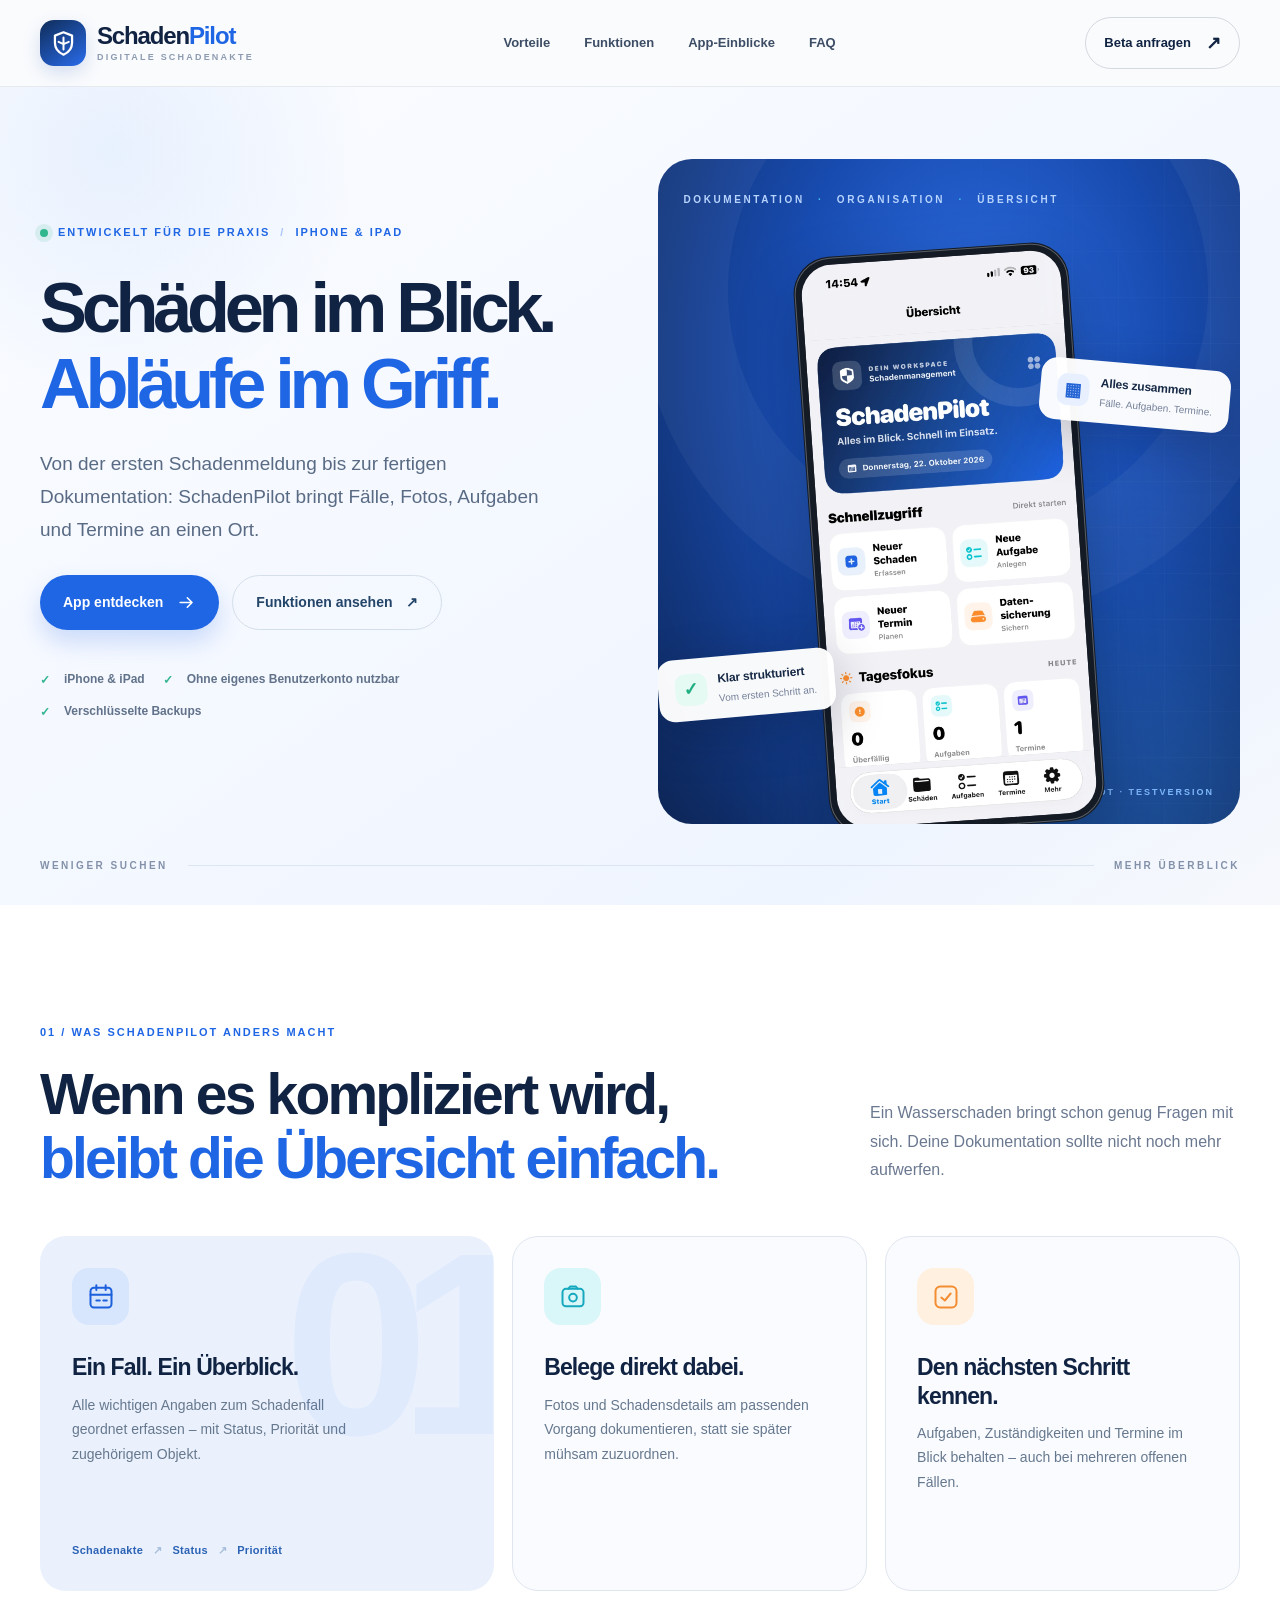
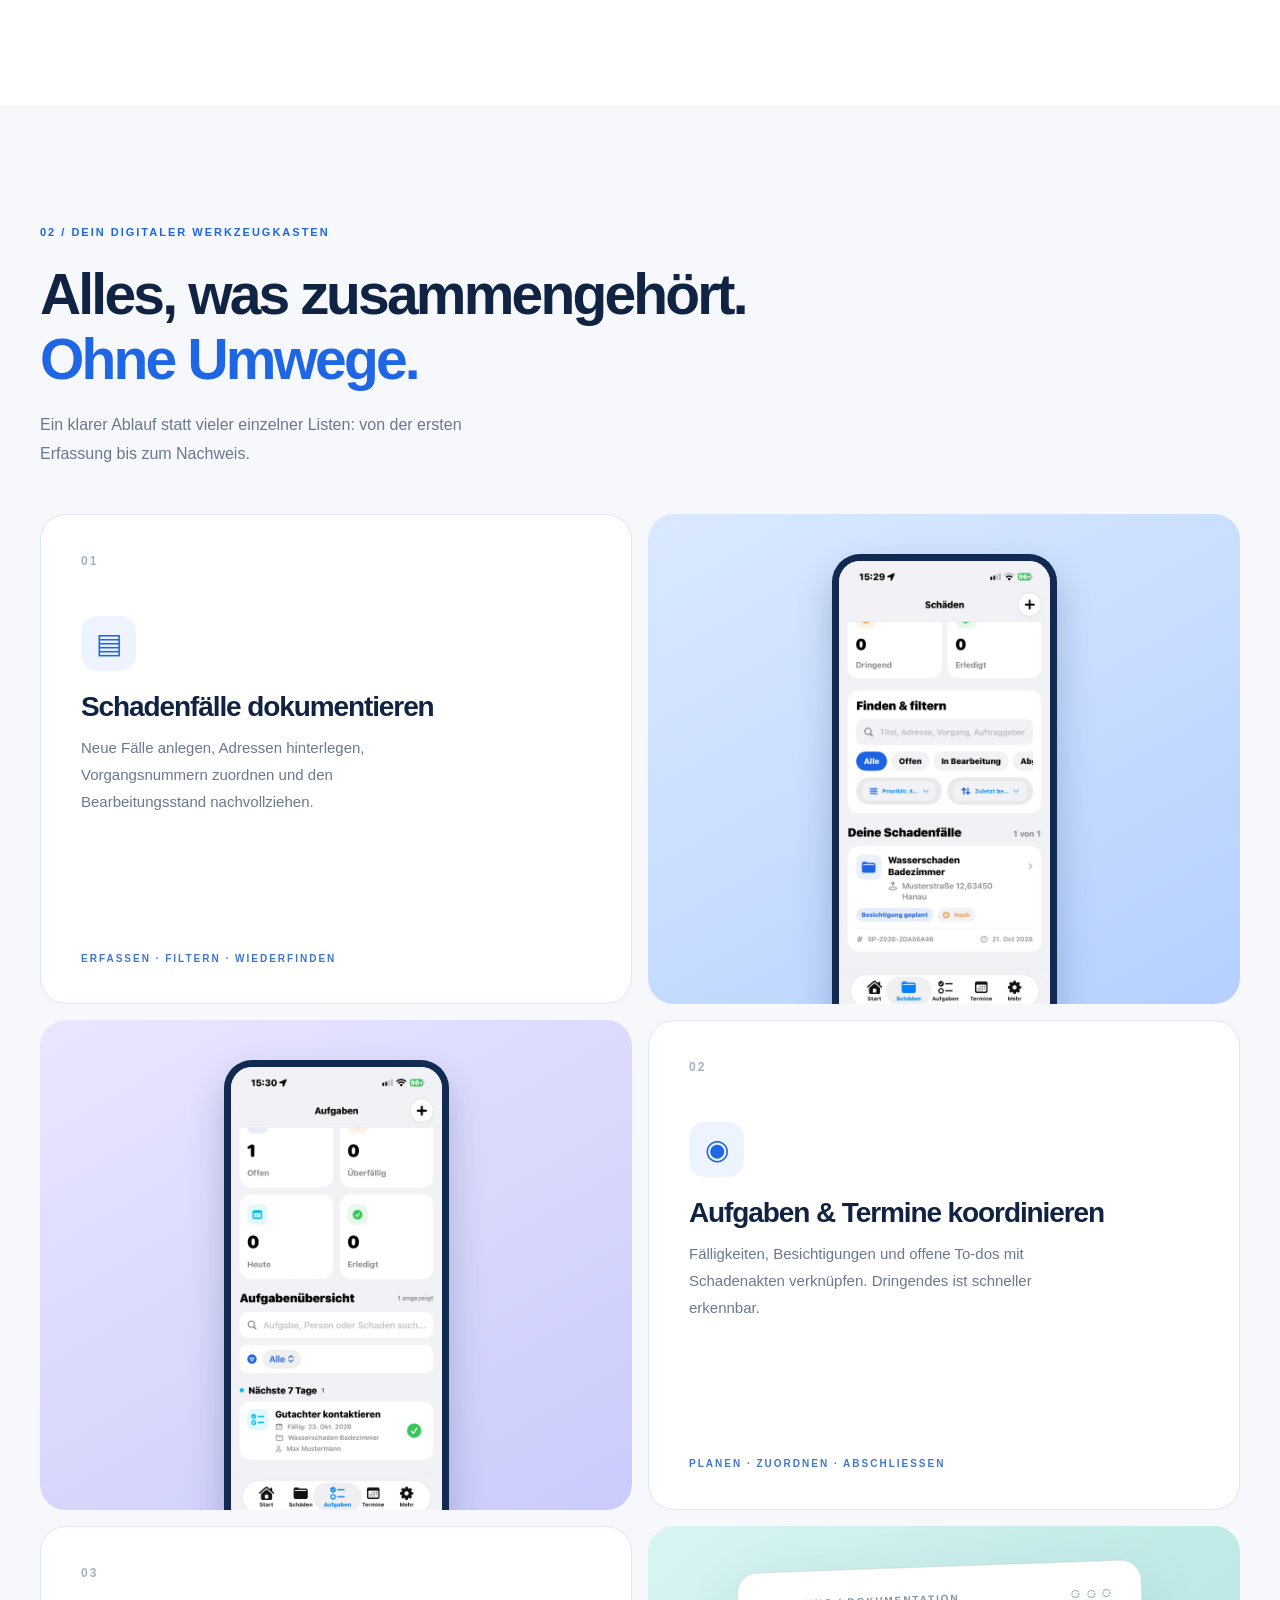
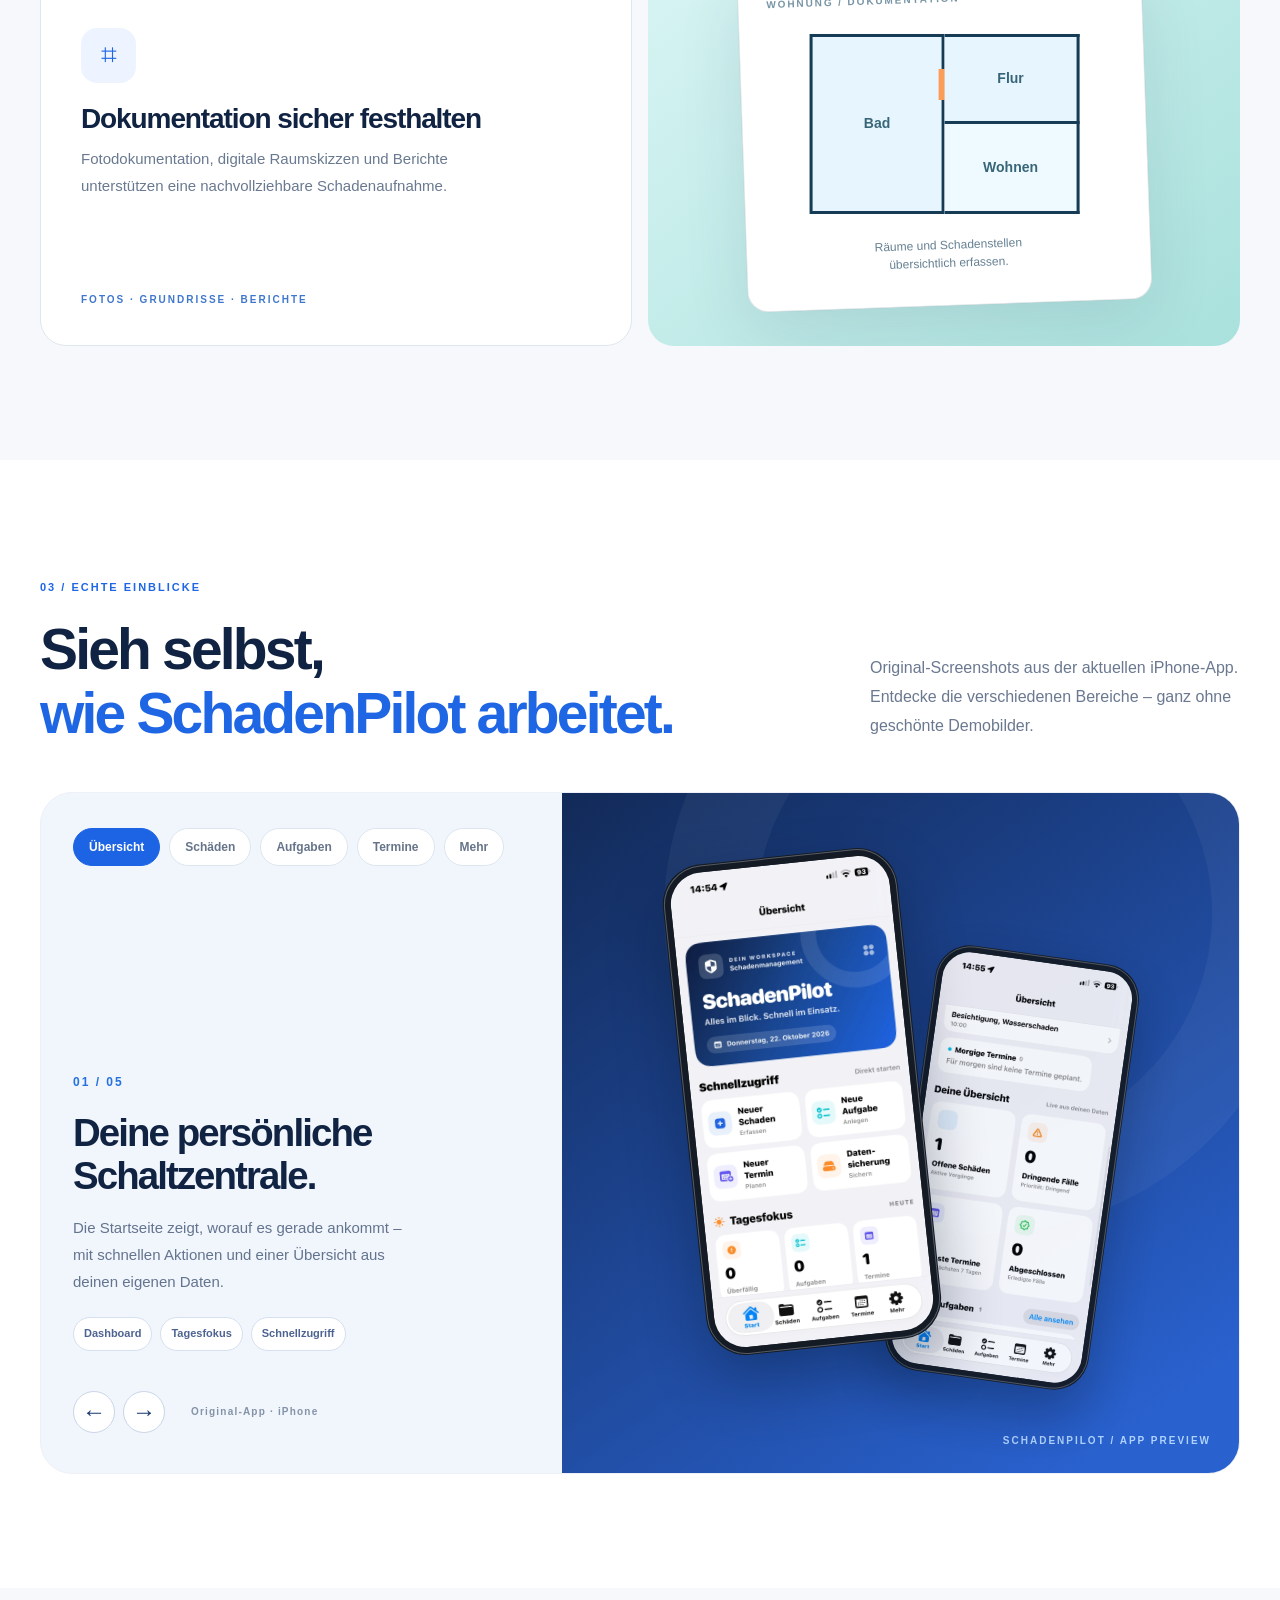
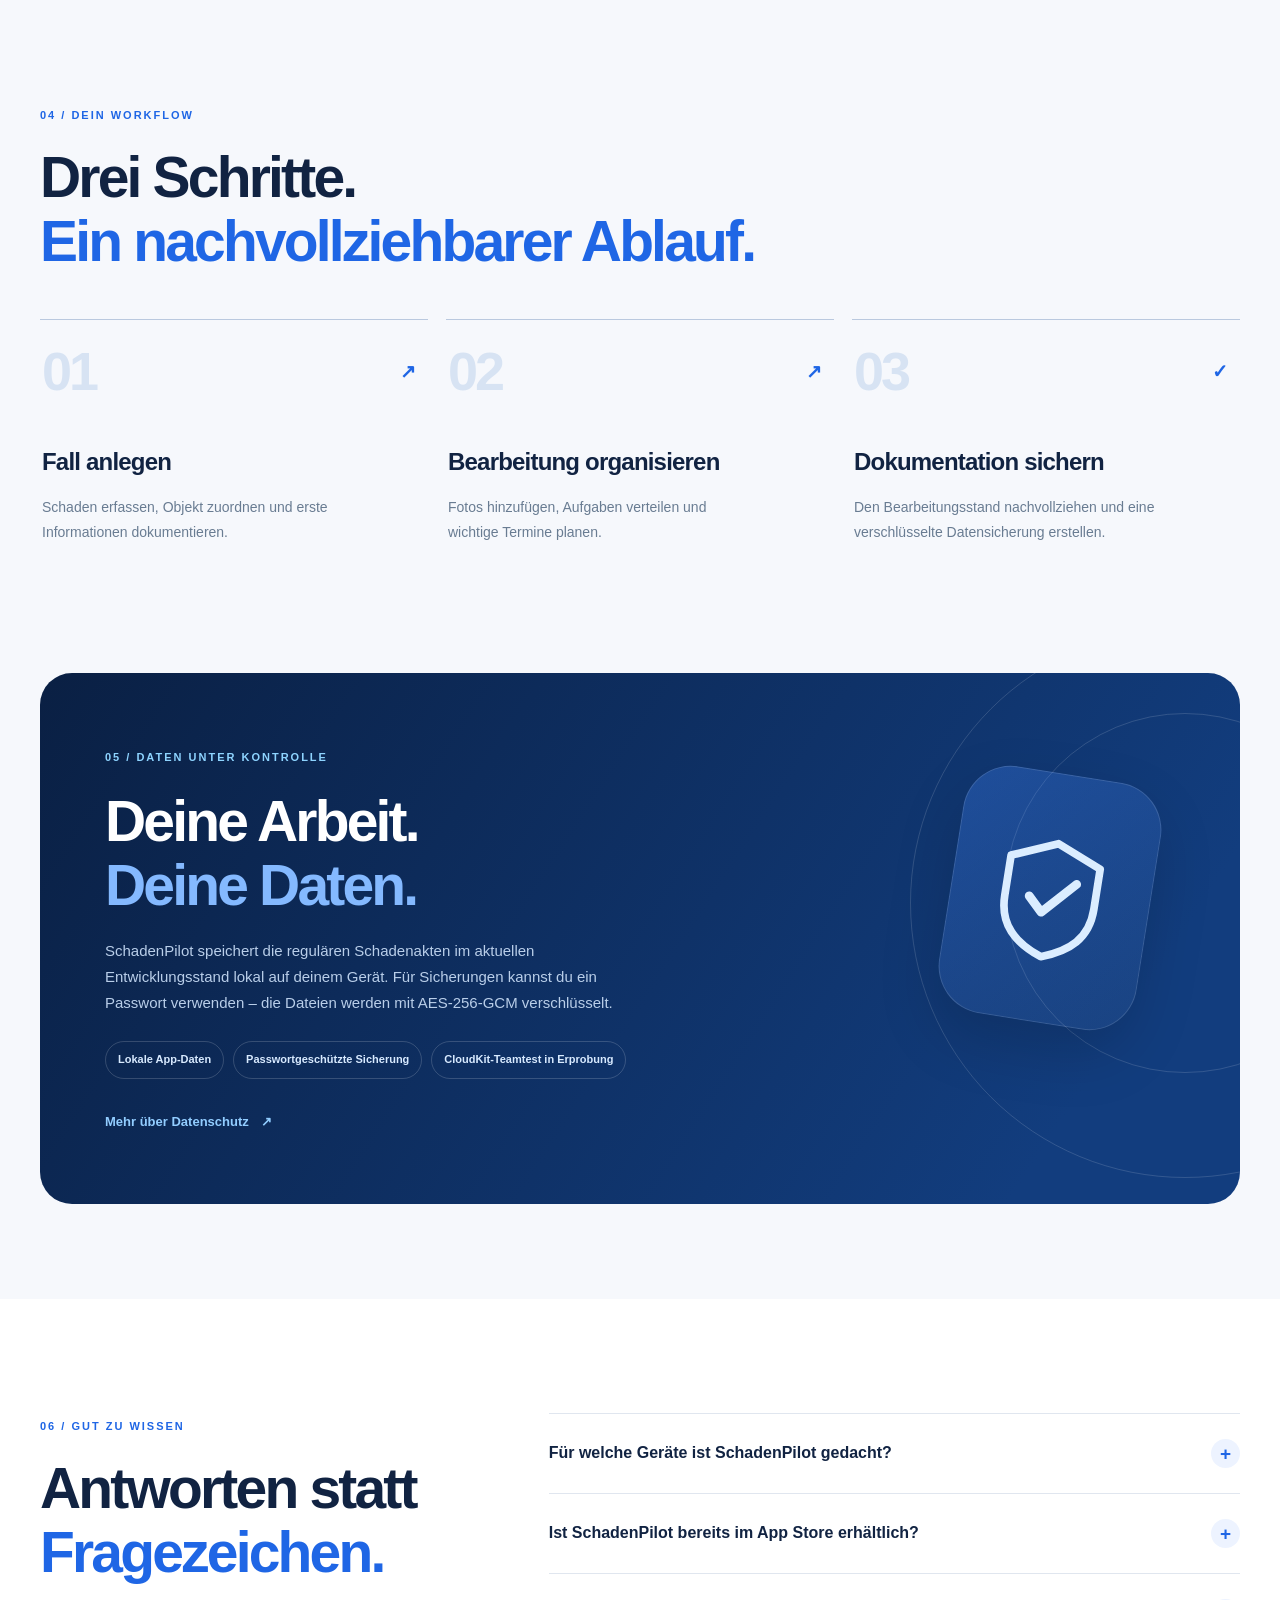
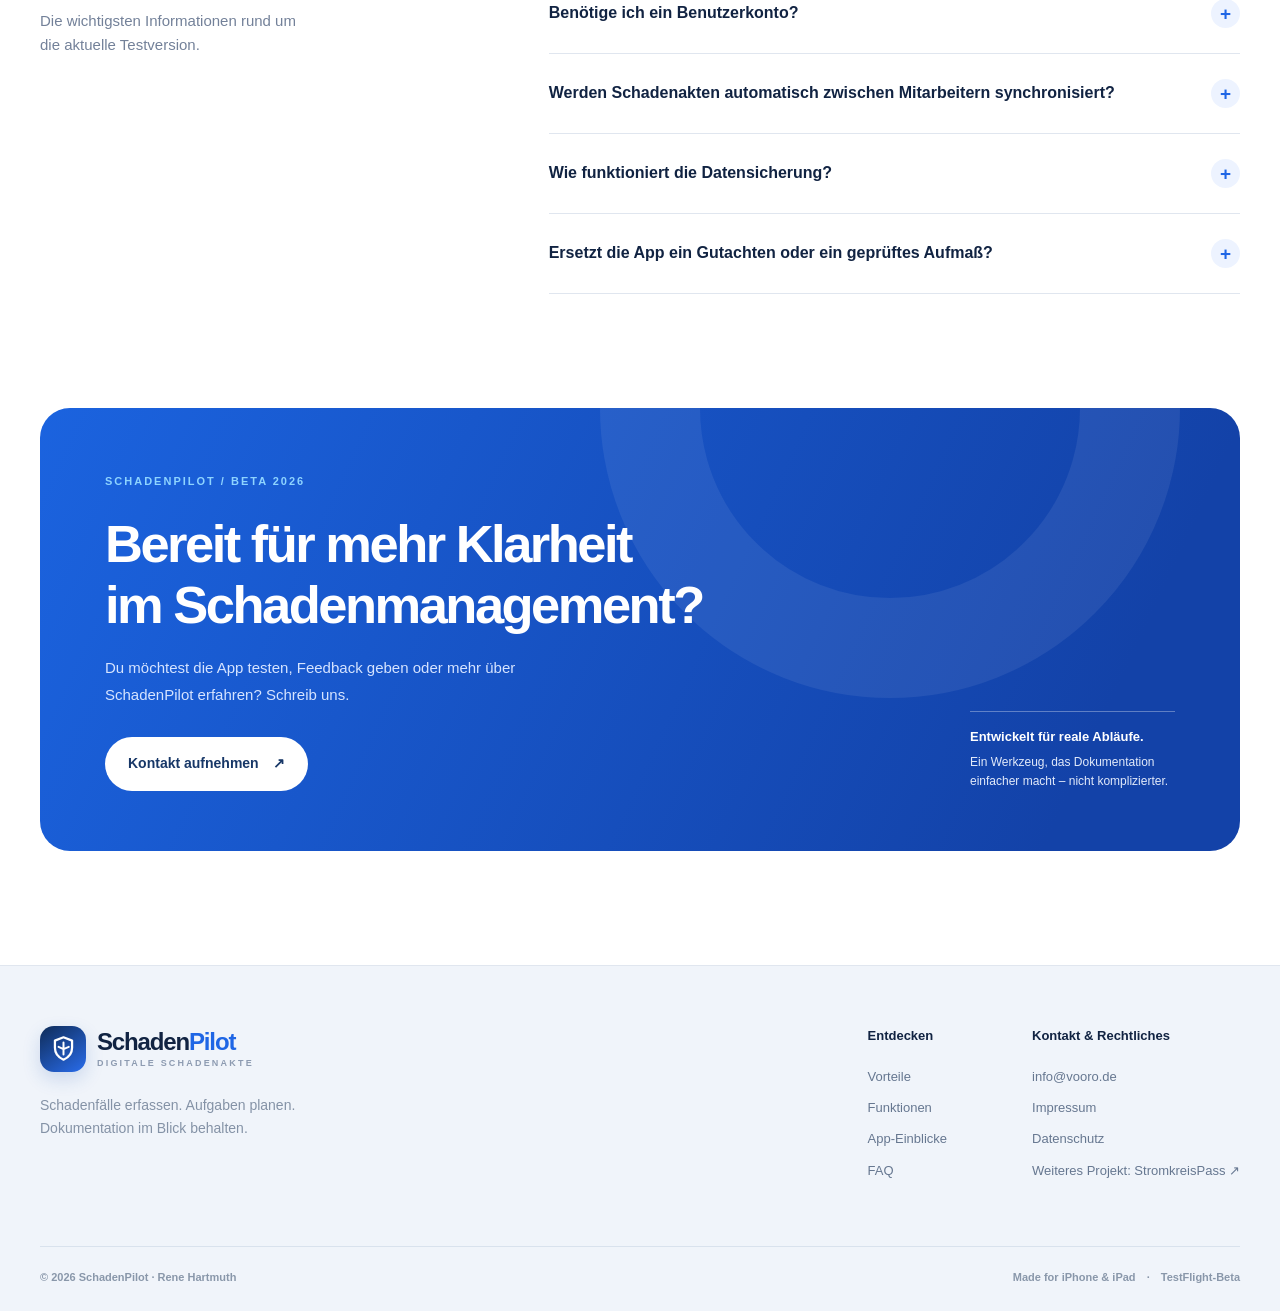
==== index.html @ 74a6705a "Update index.html" ====
<!doctype html>
<html lang="de">
<head>
  <meta charset="utf-8">
  <meta name="viewport" content="width=device-width, initial-scale=1">
  <meta name="theme-color" content="#f6f8fc">
  <meta name="description" content="SchadenPilot – digitale Schadenfälle, Fotos, Aufgaben, Termine und Wohnungsgrundrisse in einer klaren App für iPhone und iPad. Jetzt die Beta kennenlernen.">
  <meta name="robots" content="index, follow">
  <meta property="og:type" content="website">
  <meta property="og:locale" content="de_DE">
  <meta property="og:title" content="SchadenPilot – Schäden im Blick. Abläufe im Griff.">
  <meta property="og:description" content="Die App für strukturierte Schadensdokumentation auf iPhone und iPad. Echte Einblicke, klare Abläufe, verschlüsselte Sicherung.">
  <meta property="og:image" content="https://rhartmuth.github.io/schadenpilot-website/assets/images/social-preview.png">
  <meta property="og:url" content="https://rhartmuth.github.io/schadenpilot-website/">
  <link rel="canonical" href="https://rhartmuth.github.io/schadenpilot-website/">
  <link rel="icon" type="image/svg+xml" href="assets/icons/favicon.svg">
  <link rel="apple-touch-icon" href="assets/icons/apple-touch-icon.png">
  <link rel="stylesheet" href="assets/styles.css">
  <script defer src="assets/app.js"></script>
  <title>SchadenPilot – Digitales Schadenmanagement für iPhone &amp; iPad</title>
</head>
<body>
  <a class="skip-link" href="#main">Zum Inhalt springen</a>
  <header class="site-header" id="top">
    <div class="shell header-inner">
      <a class="brand" href="index.html" aria-label="SchadenPilot Startseite">
        <span class="brand-mark"><svg viewBox="0 0 44 44" aria-hidden="true"><path d="M22 5 35 10v11c0 9-5.8 15-13 18C14.8 36 9 30 9 21V10L22 5Z" fill="none" stroke="currentColor" stroke-width="3.4" stroke-linejoin="round"/><path d="M22 13v18M14.5 19.5 22 23l8-3.5" fill="none" stroke="currentColor" stroke-width="3" stroke-linecap="round" stroke-linejoin="round"/></svg></span>
        <span>Schaden<span class="brand-accent">Pilot</span><small>Digitale Schadenakte</small></span>
      </a>
      <nav class="desktop-nav" aria-label="Hauptnavigation">
        <a href="#vorteile">Vorteile</a>
        <a href="#funktionen">Funktionen</a>
        <a href="#app-einblicke">App-Einblicke</a>
        <a href="#fragen">FAQ</a>
      </nav>
      <a class="header-cta" href="mailto:info@vooro.de?subject=SchadenPilot%20%E2%80%93%20Anfrage%20zur%20Testphase">Beta anfragen <span aria-hidden="true">↗</span></a>
      <button class="mobile-menu-button" aria-label="Menü öffnen" aria-controls="mobile-nav" aria-expanded="false"><span></span><span></span><span></span></button>
    </div>
    <nav id="mobile-nav" class="mobile-nav" aria-label="Mobile Navigation" hidden>
      <a href="#vorteile">Vorteile</a><a href="#funktionen">Funktionen</a><a href="#app-einblicke">App-Einblicke</a><a href="#fragen">FAQ</a><a href="#kontakt">Kontakt</a>
    </nav>
  </header>

  <main id="main">
    <section class="hero" aria-labelledby="hero-title">
      <div class="shell hero-grid">
        <div class="hero-copy">
          <div class="eyebrow"><span class="signal-dot" aria-hidden="true"></span> ENTWICKELT FÜR DIE PRAXIS <span class="eyebrow-sep">/</span> iPHONE &amp; iPAD</div>
          <h1 id="hero-title">Schäden im Blick.<br><span>Abläufe im Griff.</span></h1>
          <p class="hero-lead">Von der ersten Schadenmeldung bis zur fertigen Dokumentation: SchadenPilot bringt Fälle, Fotos, Aufgaben und Termine an einen Ort.</p>
          <div class="hero-actions">
            <a class="button button-primary" href="#app-einblicke">App entdecken <svg viewBox="0 0 24 24" aria-hidden="true"><path d="M4 12h15m-6-6 6 6-6 6"/></svg></a>
            <a class="button button-plain" href="#funktionen">Funktionen ansehen <span aria-hidden="true">↗</span></a>
          </div>
          <div class="hero-credentials" aria-label="Produktmerkmale">
            <span><i aria-hidden="true">✓</i> iPhone &amp; iPad</span>
            <span><i aria-hidden="true">✓</i> Ohne eigenes Benutzerkonto nutzbar</span>
            <span><i aria-hidden="true">✓</i> Verschlüsselte Backups</span>
          </div>
        </div>
        <div class="hero-art" aria-label="SchadenPilot-App auf einem iPhone">
          <div class="hero-art-grid" aria-hidden="true"></div>
          <div class="hero-ribbon hero-ribbon-top" aria-hidden="true">DOKUMENTATION <span>·</span> ORGANISATION <span>·</span> ÜBERSICHT</div>
          <div class="hero-device device device-large"><div class="device-screen"><img src="assets/images/dashboard.webp" alt="Echter SchadenPilot-Screenshot: Übersicht mit Schnellzugriffen und Tagesfokus" width="944" height="2048" fetchpriority="high"></div></div>
          <div class="floating-note note-top"><span class="note-icon note-icon-blue">▦</span><span><strong>Alles zusammen</strong><small>Fälle. Aufgaben. Termine.</small></span></div>
          <div class="floating-note note-bottom"><span class="note-icon note-icon-mint">✓</span><span><strong>Klar strukturiert</strong><small>Vom ersten Schritt an.</small></span></div>
          <span class="hero-art-caption">ECHTER APP-SCREENSHOT · TESTVERSION</span>
        </div>
      </div>
      <div class="shell micro-divider"><span>WENIGER SUCHEN</span><span class="micro-line"></span><span>MEHR ÜBERBLICK</span></div>
    </section>

    <section class="section section-benefits" id="vorteile" aria-labelledby="benefits-title">
      <div class="shell">
        <div class="section-head head-split">
          <div><span class="section-index">01 / WAS SCHADENPILOT ANDERS MACHT</span><h2 id="benefits-title">Wenn es kompliziert wird,<br><em>bleibt die Übersicht einfach.</em></h2></div>
          <p>Ein Wasserschaden bringt schon genug Fragen mit sich. Deine Dokumentation sollte nicht noch mehr aufwerfen.</p>
        </div>
        <div class="benefits-grid">
          <article class="benefit-card benefit-featured">
            <div class="feature-watermark" aria-hidden="true">01</div>
            <span class="benefit-icon benefit-icon-blue" aria-hidden="true"><svg viewBox="0 0 24 24"><rect x="3" y="4" width="18" height="17" rx="3"/><path d="M8 2v4m8-4v4M3 10h18m-13 5h3m3 0h3"/></svg></span>
            <h3>Ein Fall. Ein Überblick.</h3><p>Alle wichtigen Angaben zum Schadenfall geordnet erfassen – mit Status, Priorität und zugehörigem Objekt.</p>
            <div class="feature-strip">Schadenakte <span aria-hidden="true">↗</span> Status <span aria-hidden="true">↗</span> Priorität</div>
          </article>
          <article class="benefit-card"><span class="benefit-icon benefit-icon-cyan" aria-hidden="true"><svg viewBox="0 0 24 24"><rect x="3" y="5" width="18" height="15" rx="3"/><circle cx="12" cy="12.5" r="3.3"/><path d="M8 5 9.5 3h5L16 5"/></svg></span><h3>Belege direkt dabei.</h3><p>Fotos und Schadensdetails am passenden Vorgang dokumentieren, statt sie später mühsam zuzuordnen.</p></article>
          <article class="benefit-card"><span class="benefit-icon benefit-icon-orange" aria-hidden="true"><svg viewBox="0 0 24 24"><path d="M8 12.5 11 15l5-6"/><rect x="3" y="3" width="18" height="18" rx="4"/></svg></span><h3>Den nächsten Schritt kennen.</h3><p>Aufgaben, Zuständigkeiten und Termine im Blick behalten – auch bei mehreren offenen Fällen.</p></article>
        </div>
      </div>
    </section>

    <section class="section section-functions" id="funktionen" aria-labelledby="functions-title">
      <div class="shell">
        <div class="section-head"><span class="section-index">02 / DEIN DIGITALER WERKZEUGKASTEN</span><h2 id="functions-title">Alles, was zusammengehört.<br><em>Ohne Umwege.</em></h2><p>Ein klarer Ablauf statt vieler einzelner Listen: von der ersten Erfassung bis zum Nachweis.</p></div>
        <div class="function-grid">
          <div class="function-text"><span class="function-count">01</span><div class="function-symbol">▤</div><h3>Schadenfälle dokumentieren</h3><p>Neue Fälle anlegen, Adressen hinterlegen, Vorgangsnummern zuordnen und den Bearbeitungsstand nachvollziehen.</p><span class="function-detail">ERFASSEN · FILTERN · WIEDERFINDEN</span></div>
          <div class="function-visual visual-blue"><div class="image-window"><img src="assets/images/schaeden-details.webp" alt="Echter Screenshot einer Schadenfall-Karte mit Vorgangsnummer, Status und Priorität" width="944" height="2048"></div></div>
          <div class="function-visual visual-lilac"><div class="image-window"><img src="assets/images/aufgaben-details.webp" alt="Echte Aufgabenübersicht in SchadenPilot mit einer Aufgabenkarte" width="944" height="2048"></div></div>
          <div class="function-text"><span class="function-count">02</span><div class="function-symbol">◉</div><h3>Aufgaben &amp; Termine koordinieren</h3><p>Fälligkeiten, Besichtigungen und offene To-dos mit Schadenakten verknüpfen. Dringendes ist schneller erkennbar.</p><span class="function-detail">PLANEN · ZUORDNEN · ABSCHLIESSEN</span></div>
          <div class="function-text"><span class="function-count">03</span><div class="function-symbol">⌗</div><h3>Dokumentation sicher festhalten</h3><p>Fotodokumentation, digitale Raumskizzen und Berichte unterstützen eine nachvollziehbare Schadenaufnahme.</p><span class="function-detail">FOTOS · GRUNDRISSE · BERICHTE</span></div>
          <div class="function-visual visual-mint"><div class="function-illustration"><div class="illus-head"><span>WOHNUNG / DOKUMENTATION</span><span>◌ ◌ ◌</span></div><div class="plan-art" aria-hidden="true"><div class="room room-a"><span>Bad</span><i class="wall-mark mark-door"></i></div><div class="room room-b"><span>Flur</span></div><div class="room room-c"><span>Wohnen</span></div></div><p>Räume und Schadenstellen<br>übersichtlich erfassen.</p></div></div>
        </div>
      </div>
    </section>

    <section class="section section-showcase" id="app-einblicke" aria-labelledby="showcase-title">
      <div class="shell">
        <div class="section-head head-split"><div><span class="section-index">03 / ECHTE EINBLICKE</span><h2 id="showcase-title">Sieh selbst,<br><em>wie SchadenPilot arbeitet.</em></h2></div><p>Original-Screenshots aus der aktuellen iPhone-App. Entdecke die verschiedenen Bereiche – ganz ohne geschönte Demobilder.</p></div>
        <div class="showcase-panel">
          <div class="showcase-control">
            <div class="tab-list" role="tablist" aria-label="App-Bereiche ansehen">
              <button class="showcase-tab active" role="tab" aria-selected="true" tabindex="0" data-view="dashboard">Übersicht</button>
              <button class="showcase-tab" role="tab" aria-selected="false" tabindex="-1" data-view="schaeden">Schäden</button>
              <button class="showcase-tab" role="tab" aria-selected="false" tabindex="-1" data-view="aufgaben">Aufgaben</button>
              <button class="showcase-tab" role="tab" aria-selected="false" tabindex="-1" data-view="termine">Termine</button>
              <button class="showcase-tab" role="tab" aria-selected="false" tabindex="-1" data-view="mehr">Mehr</button>
            </div>
            <div class="showcase-description" aria-live="polite"><span class="showcase-number" id="view-number">01 / 05</span><h3 id="view-title">Deine persönliche Schaltzentrale.</h3><p id="view-description">Die Startseite zeigt, worauf es gerade ankommt – mit schnellen Aktionen und einer Übersicht aus deinen eigenen Daten.</p><div class="view-points" id="view-points"><span>Dashboard</span><span>Tagesfokus</span><span>Schnellzugriff</span></div></div>
            <div class="showcase-actions"><button class="circle-control" id="view-prev" type="button" aria-label="Vorherigen Bereich anzeigen">←</button><button class="circle-control" id="view-next" type="button" aria-label="Nächsten Bereich anzeigen">→</button><span>Original-App · iPhone</span></div>
          </div>
          <div class="showcase-stage" id="showcase-panel" role="tabpanel" aria-label="Screenshots des ausgewählten App-Bereichs">
            <div class="stage-oval" aria-hidden="true"></div>
            <div class="device screenshot-front"><div class="device-screen"><img id="showcase-img-main" src="assets/images/dashboard.webp" width="944" height="2048" alt="Dashboard mit Schnellzugriff und Tagesfokus"></div></div>
            <div class="device screenshot-back"><div class="device-screen"><img id="showcase-img-secondary" src="assets/images/dashboard-details.webp" width="944" height="2048" alt="Weitere Kennzahlen auf der Dashboard-Seite"></div></div>
            <span class="stage-caption">SCHADENPILOT / APP PREVIEW</span>
          </div>
        </div>
      </div>
    </section>

    <section class="section section-process" id="ablauf" aria-labelledby="process-title">
      <div class="shell"><div class="section-head"><span class="section-index">04 / DEIN WORKFLOW</span><h2 id="process-title">Drei Schritte.<br><em>Ein nachvollziehbarer Ablauf.</em></h2></div>
        <div class="process-grid"><article><span class="step-digit">01<span>↗</span></span><h3>Fall anlegen</h3><p>Schaden erfassen, Objekt zuordnen und erste Informationen dokumentieren.</p></article><article><span class="step-digit">02<span>↗</span></span><h3>Bearbeitung organisieren</h3><p>Fotos hinzufügen, Aufgaben verteilen und wichtige Termine planen.</p></article><article><span class="step-digit">03<span>✓</span></span><h3>Dokumentation sichern</h3><p>Den Bearbeitungsstand nachvollziehen und eine verschlüsselte Datensicherung erstellen.</p></article></div>
      </div>
    </section>

    <section class="section privacy-section" id="datenschutz" aria-labelledby="privacy-title">
      <div class="shell privacy-wrap"><div class="privacy-copy"><span class="section-index section-index-light">05 / DATEN UNTER KONTROLLE</span><h2 id="privacy-title">Deine Arbeit.<br><em>Deine Daten.</em></h2><p>SchadenPilot speichert die regulären Schadenakten im aktuellen Entwicklungsstand lokal auf deinem Gerät. Für Sicherungen kannst du ein Passwort verwenden – die Dateien werden mit AES-256-GCM verschlüsselt.</p><div class="privacy-tags"><span>Lokale App-Daten</span><span>Passwortgeschützte Sicherung</span><span>CloudKit-Teamtest in Erprobung</span></div><a class="text-arrow" href="datenschutz.html">Mehr über Datenschutz <span aria-hidden="true">↗</span></a></div><div class="privacy-mark" aria-hidden="true"><div class="privacy-circle c1"></div><div class="privacy-circle c2"></div><div class="privacy-shield"><svg viewBox="0 0 100 120"><path d="M50 10 91 27v37c0 27-16 41-41 50C25 105 9 91 9 64V27L50 10Z" fill="none" stroke="currentColor" stroke-width="7" stroke-linejoin="round"/><path d="m31 61 13 13 28-30" fill="none" stroke="currentColor" stroke-width="8" stroke-linecap="round" stroke-linejoin="round"/></svg></div></div></div>
    </section>

    <section class="section faq-section" id="fragen" aria-labelledby="faq-title"><div class="shell faq-layout"><div class="faq-intro"><span class="section-index">06 / GUT ZU WISSEN</span><h2 id="faq-title">Antworten statt<br><em>Fragezeichen.</em></h2><p>Die wichtigsten Informationen rund um die aktuelle Testversion.</p></div><div class="faq-list">
      <details><summary>Für welche Geräte ist SchadenPilot gedacht? <span aria-hidden="true">+</span></summary><p>SchadenPilot wird für iPhone und iPad entwickelt. Das Layout passt sich an unterschiedliche Bildschirmgrößen an.</p></details>
      <details><summary>Ist SchadenPilot bereits im App Store erhältlich? <span aria-hidden="true">+</span></summary><p>Aktuell wird die App über Apple TestFlight mit eingeladenen Testpersonen erprobt. Eine öffentliche App-Store-Veröffentlichung ist noch nicht angekündigt.</p></details>
      <details><summary>Benötige ich ein Benutzerkonto? <span aria-hidden="true">+</span></summary><p>Für die grundlegende Dokumentation in der App ist kein eigenes SchadenPilot-Benutzerkonto nötig. Ein iCloud-Konto ist nur für optionale Apple-CloudKit-Testfunktionen erforderlich.</p></details>
      <details><summary>Werden Schadenakten automatisch zwischen Mitarbeitern synchronisiert? <span aria-hidden="true">+</span></summary><p>Noch nicht. Die Teamfreigabe wird zunächst mit künstlichen Testeinträgen geprüft. Eine automatische Synchronisierung echter Schadenakten ist noch nicht Teil dieser Testversion.</p></details>
      <details><summary>Wie funktioniert die Datensicherung? <span aria-hidden="true">+</span></summary><p>Du kannst eine passwortgeschützte Sicherungsdatei erzeugen und an einem selbst gewählten Ort ablegen. Die Sicherung nutzt AES-256-GCM. Bewahre das Sicherungspasswort sicher auf.</p></details>
      <details><summary>Ersetzt die App ein Gutachten oder ein geprüftes Aufmaß? <span aria-hidden="true">+</span></summary><p>Nein. SchadenPilot unterstützt die Erfassung und Organisation von Informationen. Raummaße und Skizzen sind manuelle Dokumentationshilfen, keine fachliche Vermessung oder Begutachtung.</p></details>
    </div></div></section>

    <section class="section closing-section" id="kontakt" aria-labelledby="contact-title"><div class="shell closing-panel"><div class="closing-decoration" aria-hidden="true"></div><div><span class="section-index section-index-light">SCHADENPILOT / BETA 2026</span><h2 id="contact-title">Bereit für mehr Klarheit<br>im Schadenmanagement?</h2><p>Du möchtest die App testen, Feedback geben oder mehr über SchadenPilot erfahren? Schreib uns.</p><a class="button button-white" href="mailto:info@vooro.de?subject=SchadenPilot%20%E2%80%93%20Beta%20und%20Informationen">Kontakt aufnehmen <span aria-hidden="true">↗</span></a></div><div class="closing-aside"><strong>Entwickelt für reale Abläufe.</strong><span>Ein Werkzeug, das Dokumentation einfacher macht – nicht komplizierter.</span></div></div></section>
  </main>

  <footer class="site-footer"><div class="shell"><div class="footer-main"><div class="footer-brand"><a class="brand" href="#top" aria-label="Nach oben"><span class="brand-mark"><svg viewBox="0 0 44 44" aria-hidden="true"><path d="M22 5 35 10v11c0 9-5.8 15-13 18C14.8 36 9 30 9 21V10L22 5Z" fill="none" stroke="currentColor" stroke-width="3.4" stroke-linejoin="round"/><path d="M22 13v18M14.5 19.5 22 23l8-3.5" fill="none" stroke="currentColor" stroke-width="3" stroke-linecap="round" stroke-linejoin="round"/></svg></span><span>Schaden<span class="brand-accent">Pilot</span><small>Digitale Schadenakte</small></span></a><p>Schadenfälle erfassen. Aufgaben planen. Dokumentation im Blick behalten.</p></div><div class="footer-links"><div><strong>Entdecken</strong><a href="#vorteile">Vorteile</a><a href="#funktionen">Funktionen</a><a href="#app-einblicke">App-Einblicke</a><a href="#fragen">FAQ</a></div><div><strong>Kontakt &amp; Rechtliches</strong><a href="mailto:info@vooro.de">info@vooro.de</a><a href="impressum.html">Impressum</a><a href="datenschutz.html">Datenschutz</a><a href="https://rhartmuth.github.io/stromkreispass-website/start.html" target="_blank" rel="noopener">Weiteres Projekt: StromkreisPass ↗</a></div></div></div><div class="footer-bottom"><span>© <span id="year">2026</span> SchadenPilot · Rene Hartmuth</span><span>Made for iPhone &amp; iPad <span class="footer-sep">·</span> TestFlight-Beta</span></div></div></footer>
</body>
</html>
---- assets/styles.css ----
:root{--ink:#112342;--ink-deep:#081d3c;--blue:#1f66e5;--blue-2:#4f91ff;--cyan:#0fb5d2;--mint:#32b68f;--paper:#f6f8fc;--white:#fff;--muted:#69788e;--border:#e0e6ef;--shadow:0 22px 65px rgba(24,48,82,.1);--radius:22px;--shell:1200px}
*{box-sizing:border-box}html{scroll-behavior:smooth;scroll-padding-top:96px}body{margin:0;background:var(--paper);color:var(--ink);font-family:Inter,ui-sans-serif,-apple-system,BlinkMacSystemFont,"Segoe UI",sans-serif;line-height:1.56;-webkit-font-smoothing:antialiased}body.menu-open{overflow:hidden}a{color:inherit;text-decoration:none}button,input{font:inherit}button{cursor:pointer}a:focus-visible,button:focus-visible,summary:focus-visible{outline:3px solid #33b6d8;outline-offset:4px}img{display:block;max-width:100%}.shell{width:min(calc(100% - 64px),var(--shell));margin-inline:auto}.skip-link{position:absolute;z-index:999;top:-70px;left:24px;padding:12px 22px;background:var(--ink);color:white}.skip-link:focus{top:12px}.site-header{position:sticky;top:0;z-index:30;border-bottom:1px solid rgba(12,38,76,.08);background:rgba(250,251,253,.92);backdrop-filter:blur(18px);-webkit-backdrop-filter:blur(18px)}.header-inner{display:flex;align-items:center;min-height:86px;gap:28px}.brand{display:inline-flex;gap:11px;align-items:center;flex-shrink:0;font-weight:850;font-size:24px;letter-spacing:-1.15px;line-height:1.1}.brand-mark{display:grid;place-items:center;color:#fff;background:linear-gradient(145deg,#0f2c58,#296ceb);height:46px;width:46px;border-radius:14px;box-shadow:0 7px 18px rgba(34,90,180,.18)}.brand-mark svg{height:29px;width:29px}.brand-accent{color:var(--blue)}.brand small{display:block;margin-top:4px;color:#8d9bb1;font-size:9px;text-transform:uppercase;letter-spacing:2.2px;font-weight:750}.desktop-nav{display:flex;gap:34px;align-items:center;margin:auto}.desktop-nav a{font-size:13px;font-weight:710;color:#3d4d65;transition:color .2s}.desktop-nav a:hover{color:var(--blue)}.header-cta{display:inline-flex;align-items:center;gap:15px;padding:11px 18px;border:1px solid rgba(17,35,66,.16);border-radius:50px;font-weight:750;font-size:13px;white-space:nowrap;transition:background .2s,color .2s}.header-cta:hover{background:var(--ink);color:white}.header-cta span{font-size:18px}.mobile-menu-button{display:none;border:1px solid var(--border);background:white;border-radius:12px;width:44px;height:44px;align-items:center;justify-content:center;flex-direction:column;gap:5px}.mobile-menu-button span{width:20px;height:2px;background:var(--ink);border-radius:2px}.mobile-nav[hidden]{display:none!important}.mobile-nav{background:white;padding:12px 30px 22px;border-top:1px solid var(--border);box-shadow:0 18px 30px rgba(10,34,77,.07)}.mobile-nav a{display:block;padding:14px 0;font-weight:750;border-bottom:1px solid #edf0f5}
.hero{position:relative;overflow:hidden;background:linear-gradient(145deg,#fbfcff 0%,#eff5ff 80%,#f6f8fc);padding:72px 0 22px}.hero::before{content:"";position:absolute;left:-150px;top:-200px;width:520px;height:520px;border-radius:50%;background:radial-gradient(circle,rgba(49,134,245,.09),transparent 70%);pointer-events:none}.hero-grid{display:grid;grid-template-columns:1fr 1fr;gap:35px;align-items:center;min-height:642px}.hero-copy{position:relative;z-index:2;padding-bottom:38px}.eyebrow,.section-index{font-size:11px;letter-spacing:2px;font-weight:850;color:var(--blue);text-transform:uppercase}.eyebrow{display:flex;align-items:center;gap:10px;flex-wrap:wrap}.signal-dot{width:8px;height:8px;border-radius:50%;background:#31b78e;box-shadow:0 0 0 5px rgba(49,183,142,.13)}.eyebrow-sep{opacity:.35}.hero h1{font-size:clamp(49px,5.5vw,84px);font-weight:870;letter-spacing:-5.3px;line-height:1.07;margin:29px 0 26px;white-space:nowrap}.hero h1 span{color:var(--blue)}.hero-lead{font-size:19px;line-height:1.75;color:#596b84;max-width:530px;margin:0 0 28px}.hero-actions{display:flex;flex-wrap:wrap;gap:13px;margin-bottom:40px}.button{display:inline-flex;align-items:center;justify-content:center;gap:14px;padding:16px 23px;border-radius:100px;font-weight:780;font-size:14px;transition:transform .18s,box-shadow .18s,background .18s;white-space:nowrap}.button:hover{transform:translateY(-2px)}.button-primary{background:var(--blue);color:white;box-shadow:0 12px 25px rgba(31,102,229,.2)}.button-primary:hover{background:#1354cb;box-shadow:0 15px 32px rgba(31,102,229,.3)}.button svg{height:19px;width:19px;fill:none;stroke:currentColor;stroke-width:2;stroke-linecap:round;stroke-linejoin:round}.button-plain{color:#234569;background:transparent;border:1px solid #d5dfe9}.button-plain:hover{background:white}.hero-credentials{display:flex;gap:13px 18px;flex-wrap:wrap;max-width:530px}.hero-credentials span{display:flex;gap:7px;align-items:center;font-size:12px;font-weight:660;color:#61728a}.hero-credentials i{width:17px;height:17px;border-radius:50%;font-style:normal;color:var(--mint);font-weight:900}.hero-art{position:relative;height:665px;border-radius:34px;overflow:hidden;background:radial-gradient(ellipse at 55% 30%,#2e70e7 0%,#184baf 43%,#0d2555 100%);isolation:isolate}.hero-art::before{content:"";position:absolute;inset:-30% -10% auto auto;width:480px;height:480px;border-radius:50%;border:90px solid rgba(255,255,255,.045)}.hero-art::after{content:"";position:absolute;right:-90px;bottom:-220px;width:410px;height:410px;border-radius:50%;background:#47a7ff;filter:blur(110px);opacity:.26}.hero-art-grid{position:absolute;inset:0;opacity:.17;background-image:linear-gradient(rgba(255,255,255,.14) 1px,transparent 1px),linear-gradient(90deg,rgba(255,255,255,.14) 1px,transparent 1px);background-size:46px 46px;mask-image:linear-gradient(90deg,transparent,#000)}.hero-ribbon{position:absolute;z-index:2;top:33px;left:26px;right:20px;font-size:10px;letter-spacing:2.6px;font-weight:850;color:#b7d4ff}.hero-ribbon span{color:#41c2ed;margin:0 8px}.device{position:relative;background:#141b25;padding:8px;border-radius:40px;box-shadow:0 27px 60px rgba(3,15,33,.32);overflow:hidden}.device::after{content:"";position:absolute;pointer-events:none;border:1px solid rgba(255,255,255,.29);border-radius:inherit;inset:1px}.device-screen{border-radius:32px;overflow:hidden;background:#f1f2f7}.device-screen img{width:100%;height:auto}.hero-device{position:absolute;z-index:3;top:90px;left:50%;transform:translateX(-50%) rotate(-4deg);width:276px;border-radius:37px}.hero-device .device-screen{border-radius:31px}.floating-note{position:absolute;z-index:5;display:flex;align-items:center;gap:11px;padding:13px 17px;background:rgba(255,255,255,.97);border-radius:16px;box-shadow:0 14px 50px rgba(8,17,39,.24);min-width:177px}.floating-note strong{display:block;font-size:12px;letter-spacing:-.2px;color:#162945}.floating-note small{display:block;font-size:10px;margin-top:2px;color:#758199}.note-top{top:205px;right:10px;transform:rotate(5deg)}.note-bottom{bottom:108px;left:0px;transform:rotate(-5deg)}.note-icon{width:32px;height:32px;border-radius:10px;display:grid;place-items:center;font-size:18px;font-weight:850}.note-icon-blue{background:#e8f0ff;color:#2665d5}.note-icon-mint{background:#e5faf2;color:#21ae83}.hero-art-caption{position:absolute;bottom:25px;right:26px;color:#8ebefc;font-size:9px;letter-spacing:2px;font-weight:830}.micro-divider{display:flex;align-items:center;gap:20px;padding:34px 0 9px;color:#8291a9;font-size:10px;font-weight:900;letter-spacing:2.5px}.micro-line{height:1px;flex:1;background:#dce5f1}
.section{padding:114px 0}.section-head{margin-bottom:46px}.section-head h2,.faq-intro h2,.privacy-wrap h2{font-size:clamp(38px,4.45vw,62px);line-height:1.13;letter-spacing:-2.8px;font-weight:845;margin:18px 0 0}.section-head h2 em,.faq-intro h2 em,.privacy-wrap h2 em{font-style:normal;color:var(--blue)}.section-head>p,.head-split>p{font-size:16px;line-height:1.8;color:#6a7890;max-width:440px;margin-top:20px}.head-split{display:flex;align-items:flex-end;justify-content:space-between;gap:50px}.head-split>p{margin-bottom:5px;max-width:370px}.section-benefits{background:white}.benefits-grid{display:grid;grid-template-columns:1.28fr 1fr 1fr;gap:18px}.benefit-card{position:relative;min-height:355px;border:1px solid var(--border);border-radius:26px;background:#f9fbff;padding:31px;display:flex;flex-direction:column;overflow:hidden}.benefit-featured{background:#eaf1fd;border-color:transparent}.benefit-card h3{margin:28px 0 11px;font-size:23px;line-height:1.23;letter-spacing:-.9px}.benefit-card p{color:#66788e;font-size:14px;line-height:1.75;margin:0;max-width:290px}.benefit-icon{display:grid;place-items:center;height:57px;width:57px;border-radius:17px}.benefit-icon svg{width:28px;height:28px;fill:none;stroke:currentColor;stroke-width:1.7;stroke-linejoin:round;stroke-linecap:round}.benefit-icon-blue{background:#d7e6fc;color:#1d60dd}.benefit-icon-cyan{background:#d9f7f8;color:#16a8bf}.benefit-icon-orange{background:#fff0e0;color:#f28d32}.feature-watermark{position:absolute;right:-20px;top:-95px;color:rgba(31,102,229,.05);font-size:260px;letter-spacing:-30px;font-weight:900;pointer-events:none}.feature-strip{display:flex;align-items:center;gap:10px;font-size:11px;font-weight:800;letter-spacing:.3px;color:#2b62b4;margin-top:auto;padding-top:26px}.feature-strip span{color:#a6bddb}
.section-functions{background:#f6f8fc}.function-grid{display:grid;grid-template-columns:1fr 1fr;gap:16px}.function-text,.function-visual{min-height:420px;border-radius:26px;overflow:hidden}.function-text{background:white;border:1px solid var(--border);padding:37px 40px;display:flex;flex-direction:column;align-items:flex-start}.function-count{font-size:12px;letter-spacing:2px;color:#a3b1c6;font-weight:900}.function-symbol{margin-top:45px;background:#edf4ff;color:var(--blue);height:55px;width:55px;display:grid;place-items:center;font-size:28px;border-radius:16px}.function-text h3{font-size:28px;line-height:1.2;letter-spacing:-1.1px;margin:19px 0 10px}.function-text p{font-size:15px;line-height:1.8;color:#697990;max-width:380px;margin:0}.function-detail{margin-top:auto;padding-top:24px;font-size:10px;font-weight:850;letter-spacing:2px;color:#4077cc}.function-visual{position:relative;display:flex;justify-content:center;align-items:flex-start;padding:25px 20px 0}.visual-blue{background:linear-gradient(150deg,#dae9ff,#b5d0ff)}.visual-lilac{background:linear-gradient(150deg,#e9e6ff,#c9cbfb)}.visual-mint{background:linear-gradient(140deg,#d9f5f4,#a9e1dc);align-items:center;padding:26px}.image-window{width:225px;max-width:90%;border-radius:28px 28px 0 0;border:7px solid #122a51;border-bottom:0;box-shadow:0 18px 35px rgba(11,40,78,.23);overflow:hidden;transform:translateY(15px)}.image-window img{width:100%;height:auto}.function-illustration{background:white;width:min(100%,405px);height:340px;border:1px solid rgba(9,59,64,.14);border-radius:21px;box-shadow:var(--shadow);padding:24px 28px;transform:rotate(-2deg)}.illus-head{display:flex;justify-content:space-between;font-size:10px;letter-spacing:1.9px;color:#7795a5;font-weight:900}.plan-art{display:grid;grid-template-columns:1fr 1fr;grid-template-rows:90px 90px;margin:27px auto 0;width:80%;max-width:270px;transform:rotate(2deg)}.room{display:grid;place-items:center;border:3px solid #153c54;background:#e7f5ff;position:relative;font-weight:750;color:#386678;font-size:14px}.room-a{grid-row:1/3}.room-b{border-left:0}.room-c{border-left:0;border-top:0;background:#eefaff}.mark-door{position:absolute;right:-4px;top:32px;height:31px;width:7px;background:#f99d58}.function-illustration p{color:#668092;font-size:12px;text-align:center;margin-top:22px;line-height:1.5}
.section-showcase{background:white}.showcase-panel{display:grid;grid-template-columns:.87fr 1.13fr;min-height:680px;background:#f1f5fc;border-radius:32px;overflow:hidden;border:1px solid #edf0f6}.showcase-control{padding:35px 32px 40px;display:flex;flex-direction:column}.tab-list{display:flex;flex-wrap:wrap;gap:9px}.showcase-tab{border:1px solid #dde5ef;background:white;color:#66748a;padding:9px 15px;font-size:12px;border-radius:30px;font-weight:750;transition:.2s}.showcase-tab:hover{border-color:#99b7e5;color:#1b55b8}.showcase-tab.active{background:#1d64e5;color:#fff;border-color:#1d64e5}.showcase-description{margin-top:auto;margin-bottom:40px}.showcase-number{font-size:12px;font-weight:850;letter-spacing:2px;color:#2471df}.showcase-description h3{font-size:clamp(31px,3vw,44px);line-height:1.13;letter-spacing:-1.9px;max-width:395px;margin:17px 0}.showcase-description p{font-size:15px;color:#63748e;line-height:1.8;max-width:345px}.view-points{display:flex;flex-wrap:wrap;gap:8px;margin-top:22px}.view-points span{border:1px solid #d6e0f0;background:white;border-radius:100px;padding:7px 10px;font-size:11px;color:#4d6390;font-weight:720}.showcase-actions{display:flex;align-items:center;gap:8px}.showcase-actions>span{margin-left:18px;color:#8493a8;font-weight:850;font-size:10px;letter-spacing:1.2px}.circle-control{display:grid;place-items:center;width:42px;height:42px;border-radius:50%;border:1px solid #cad6e6;color:#183b6f;background:#fff;font-size:24px;transition:background .2s,color .2s}.circle-control:hover{background:#1f66e5;color:white}.showcase-stage{position:relative;min-height:680px;background:linear-gradient(145deg,#122a58 0%,#2961ce 90%);overflow:hidden}.stage-oval{position:absolute;left:15%;top:-200px;width:640px;height:640px;border-radius:50%;border:92px solid rgba(255,255,255,.045)}.screenshot-front,.screenshot-back{position:absolute;top:62px;width:236px;transition:transform .25s}.screenshot-front{z-index:2;left:18%;transform:rotate(-6deg)}.screenshot-back{z-index:1;left:49%;top:128px;transform:rotate(8deg) scale(.87);opacity:.94}.screenshot-front .device-screen,.screenshot-back .device-screen{border-radius:32px}.stage-caption{position:absolute;bottom:24px;right:28px;font-size:10px;letter-spacing:2px;color:#afd2ff;font-weight:900}
.section-process{background:#f6f8fc}.process-grid{display:grid;grid-template-columns:repeat(3,1fr);gap:18px}.process-grid article{border-top:1px solid #bac9df;padding:24px 12px 0 2px}.step-digit{display:flex;justify-content:space-between;align-items:center;font-size:54px;line-height:1;font-weight:870;letter-spacing:-3px;color:#d7e3f3}.step-digit span{color:var(--blue);font-size:19px;letter-spacing:normal}.process-grid h3{font-size:24px;letter-spacing:-.8px;margin:45px 0 10px}.process-grid p{color:#697c92;font-size:14px;line-height:1.8;max-width:310px}
.privacy-section{padding:0 0 95px;background:#f6f8fc}.privacy-wrap{position:relative;isolation:isolate;display:grid;grid-template-columns:1.1fr .9fr;min-height:460px;overflow:hidden;background:linear-gradient(123deg,#0a2044 1%,#123d7e 85%);border-radius:32px}.privacy-copy{padding:71px 20px 70px 65px;position:relative;z-index:2}.section-index-light{color:#8ed4ff}.privacy-wrap h2{color:#fff;margin:20px 0}.privacy-wrap h2 em{color:#84b9ff}.privacy-copy>p{color:#b9cee9;line-height:1.75;font-size:15px;max-width:550px}.privacy-tags{display:flex;flex-wrap:wrap;gap:9px;max-width:540px;margin:25px 0}.privacy-tags span{border:1px solid rgba(255,255,255,.17);color:#d8eaff;font-size:11px;font-weight:730;padding:9px 12px;border-radius:30px}.text-arrow{display:inline-block;color:#92cdff;font-size:13px;font-weight:800;padding-top:8px}.text-arrow span{margin-left:9px}.text-arrow:hover{text-decoration:underline}.privacy-mark{position:relative;min-height:400px}.privacy-circle{position:absolute;border-radius:50%;border:1px solid rgba(255,255,255,.14)}.c1{width:550px;height:550px;right:-220px;top:-45px}.c2{width:360px;height:360px;right:-125px;top:40px}.privacy-shield{position:absolute;right:90px;top:100px;width:200px;height:250px;border-radius:48px;display:grid;place-items:center;background:linear-gradient(140deg,rgba(64,134,255,.3),rgba(255,255,255,.03));box-shadow:inset 0 0 0 1px rgba(255,255,255,.13),0 25px 60px rgba(0,0,0,.15);transform:rotate(9deg);color:#dbedff}.privacy-shield svg{width:110px}
.faq-section{background:white}.faq-layout{display:grid;grid-template-columns:.76fr 1.24fr;gap:85px}.faq-intro p{color:#738199;font-size:15px;max-width:270px;margin-top:25px}.faq-list{border-top:1px solid var(--border)}.faq-list details{border-bottom:1px solid var(--border);padding:0 0}.faq-list summary{display:flex;gap:15px;align-items:center;justify-content:space-between;list-style:none;padding:25px 0;font-weight:770;font-size:16px;cursor:pointer}.faq-list summary::-webkit-details-marker{display:none}.faq-list summary span{flex-shrink:0;width:29px;height:29px;border-radius:50%;background:#edf3ff;display:grid;place-items:center;color:var(--blue);font-size:19px;font-weight:600;transition:transform .2s}.faq-list details[open] summary span{transform:rotate(45deg)}.faq-list details p{margin:-4px 40px 25px 0;color:#6b798d;line-height:1.8;font-size:14px}
.closing-section{background:white;padding-top:0}.closing-panel{position:relative;overflow:hidden;border-radius:30px;padding:60px 65px;background:linear-gradient(115deg,#1b63df,#1342a8 86%);color:white;display:flex;justify-content:space-between;align-items:end;gap:30px;isolation:isolate}.closing-decoration{z-index:-1;position:absolute;top:-290px;right:60px;width:580px;height:580px;border:100px solid rgba(255,255,255,.07);border-radius:50%}.closing-panel h2{font-size:clamp(36px,4.1vw,58px);letter-spacing:-2.5px;line-height:1.17;margin:20px 0}.closing-panel p{font-size:15px;line-height:1.75;color:#d6e4ff;max-width:475px}.button-white{background:white;color:#173767;margin-top:14px}.button-white:hover{background:#eff5ff}.closing-aside{display:flex;flex-direction:column;max-width:205px;border-top:1px solid rgba(255,255,255,.32);padding-top:15px;gap:6px;color:#e2eafa;font-size:12px}.closing-aside strong{font-size:13px;color:white}
.site-footer{padding:60px 0 25px;background:#f0f4fa;border-top:1px solid var(--border)}.footer-main{display:flex;justify-content:space-between;gap:50px;padding-bottom:65px}.footer-brand{max-width:350px}.footer-brand p{margin-top:22px;color:#8492a6;line-height:1.7;font-size:14px}.footer-links{display:flex;gap:85px}.footer-links>div{display:flex;flex-direction:column;gap:11px}.footer-links strong{margin-bottom:10px;font-size:13px}.footer-links a{color:#667790;font-size:13px;transition:color .2s}.footer-links a:hover{color:#1f66e5}.footer-bottom{border-top:1px solid #d9e2ed;display:flex;justify-content:space-between;gap:20px;padding-top:22px;font-size:11px;color:#8997aa;font-weight:650}.footer-sep{padding:0 8px}
/* Legal pages reuse the same header and the same design language. */
.legal-hero{background:linear-gradient(135deg,#f7faff,#eaf3ff);padding:90px 0 70px;border-bottom:1px solid #e1e7f1}.legal-hero h1{font-size:clamp(42px,5vw,68px);letter-spacing:-3px;line-height:1.1;margin:18px 0}.legal-hero p{max-width:650px;color:#65758c;font-size:17px}.legal-main{background:white;padding:68px 0 100px}.legal-card{max-width:850px;margin:auto;background:white}.legal-card h2{font-size:24px;letter-spacing:-.7px;color:#132847;margin:35px 0 11px}.legal-card h3{font-size:18px;margin:24px 0 8px}.legal-card p,.legal-card li{color:#566b82;font-size:15px;line-height:1.85}.legal-card a{color:#1f66e5;text-decoration:underline;text-underline-offset:3px}.legal-card ul{padding-left:22px}.legal-meta{margin-bottom:26px;color:#8a97a8;font-size:12px}.legal-card address{font-style:normal;color:#566b82;line-height:1.9}.legal-note{border-radius:14px;background:#f1f5fe;padding:18px 20px;font-size:14px;color:#3d5777}
@media(max-width:1120px){.hero h1{font-size:clamp(48px,5vw,72px)}.desktop-nav{gap:18px}.hero-art{height:625px}.hero-device{width:259px}.note-top{right:-20px}.note-bottom{left:-14px}.showcase-panel{grid-template-columns:1fr 1.1fr}.screenshot-front{left:12%}.screenshot-back{left:45%}}
@media(max-width:840px){.shell{width:min(calc(100% - 42px),var(--shell))}.header-inner{min-height:74px}.desktop-nav,.header-cta{display:none}.mobile-menu-button{display:flex;margin-left:auto}.hero{padding-top:50px}.hero-grid{grid-template-columns:1fr;gap:30px;min-height:0}.hero-copy{padding:5px 0 0}.hero h1{font-size:clamp(50px,8vw,80px)}.hero-lead{max-width:660px}.hero-art{height:610px;max-width:620px;width:100%;margin:auto}.hero-device{width:270px}.note-top{right:15px}.note-bottom{left:20px}.micro-divider{padding-top:30px}.section{padding:82px 0}.head-split{display:block}.head-split>p{max-width:650px}.benefits-grid{grid-template-columns:1fr 1fr}.benefit-featured{grid-column:1/-1;min-height:300px}.benefit-card{min-height:315px}.showcase-panel{grid-template-columns:1fr}.showcase-control{min-height:320px}.showcase-description{margin-top:40px;margin-bottom:25px}.showcase-stage{min-height:650px}.screenshot-front{left:23%}.screenshot-back{left:55%}.privacy-copy{padding:56px 0 56px 40px}.privacy-shield{right:25px;top:120px;width:150px;height:200px}.privacy-shield svg{width:88px}.faq-layout{grid-template-columns:1fr;gap:40px}.faq-intro p{max-width:100%}.closing-aside{display:none}.footer-links{gap:50px}}
@media(max-width:600px){.shell{width:min(calc(100% - 36px),var(--shell))}.brand{font-size:20px}.brand-mark{height:41px;width:41px;border-radius:12px}.brand-mark svg{height:25px;width:25px}.hero{padding:36px 0 5px}.eyebrow{font-size:9px;letter-spacing:1.3px;gap:8px}.hero h1{font-size:clamp(42px,10.5vw,59px);letter-spacing:-2.9px;white-space:normal;line-height:1.12;margin:25px 0 20px}.hero-lead{font-size:16px;line-height:1.72}.hero-actions{gap:9px;margin-bottom:27px}.button{padding:14px 18px;font-size:12px}.hero-credentials{gap:9px 16px}.hero-credentials span{font-size:11px}.hero-art{height:540px;border-radius:24px}.hero-device{width:235px;top:69px}.hero-ribbon{font-size:7px;letter-spacing:1.6px;top:23px;left:18px}.note-top{right:1px;top:160px;min-width:145px;padding:9px 10px}.note-bottom{left:2px;bottom:88px;min-width:150px;padding:9px 10px}.floating-note strong{font-size:10px}.floating-note small{font-size:9px}.note-icon{width:27px;height:27px;font-size:15px}.hero-art-caption{font-size:7px;bottom:18px;right:15px}.micro-divider{gap:11px;font-size:8px;letter-spacing:1.4px}.section{padding:73px 0}.section-head{margin-bottom:32px}.section-head h2,.faq-intro h2,.privacy-wrap h2{font-size:clamp(35px,8.3vw,48px);letter-spacing:-1.8px}.section-head>p,.head-split>p{font-size:14px}.benefits-grid{grid-template-columns:1fr;gap:13px}.benefit-card,.benefit-featured{grid-column:auto;min-height:265px;padding:25px}.benefit-card h3{font-size:23px;margin:20px 0 8px}.benefit-card p{font-size:14px}.function-grid{grid-template-columns:1fr;gap:12px}.function-text,.function-visual{min-height:360px}.function-text{padding:25px 28px}.function-symbol{margin-top:22px}.function-text h3{font-size:27px}.function-visual:nth-child(3){order:4}.function-text:nth-child(4){order:3}.function-text:nth-child(5){order:5}.function-visual:nth-child(6){order:6}.image-window{width:210px}.showcase-panel{border-radius:22px}.showcase-control{padding:27px 24px}.tab-list{gap:6px}.showcase-tab{padding:8px 11px;font-size:11px}.showcase-description{margin-top:40px}.showcase-description h3{font-size:37px}.showcase-stage{min-height:560px}.screenshot-front{width:205px;left:8%;top:48px}.screenshot-back{width:205px;left:43%;top:105px}.stage-caption{font-size:7px}.process-grid{grid-template-columns:1fr;gap:25px}.process-grid article{padding-top:16px}.step-digit{font-size:42px}.process-grid h3{margin:15px 0 5px;font-size:22px}.process-grid p{margin:0}.privacy-section{padding-bottom:70px}.privacy-wrap{grid-template-columns:1fr;min-height:0;border-radius:23px}.privacy-copy{padding:44px 27px 45px}.privacy-copy>p{font-size:14px}.privacy-mark{display:none}.faq-list summary{font-size:14px;padding:19px 0}.faq-list details p{font-size:13px}.closing-panel{border-radius:22px;display:block;padding:40px 27px}.closing-panel h2{font-size:37px;letter-spacing:-1.8px}.closing-panel p{font-size:14px}.footer-main{flex-direction:column;gap:30px;padding-bottom:34px}.footer-links{gap:30px;flex-wrap:wrap}.footer-bottom{flex-direction:column;gap:5px}.legal-hero{padding:65px 0 50px}.legal-hero h1{font-size:44px;letter-spacing:-1.8px}.legal-main{padding:43px 0 70px}}
@media(max-width:385px){.hero h1{font-size:39px}.hero-art{height:500px}.hero-device{width:207px}.note-top{right:-7px}.note-bottom{left:-6px}.screenshot-front{left:3%}.screenshot-back{left:39%}.showcase-stage{min-height:520px}.function-illustration{padding:18px;height:320px}.footer-links{gap:25px}}
@media(prefers-reduced-motion:reduce){html{scroll-behavior:auto}*,*::before,*::after{animation-duration:.01ms!important;transition-duration:.01ms!important}}
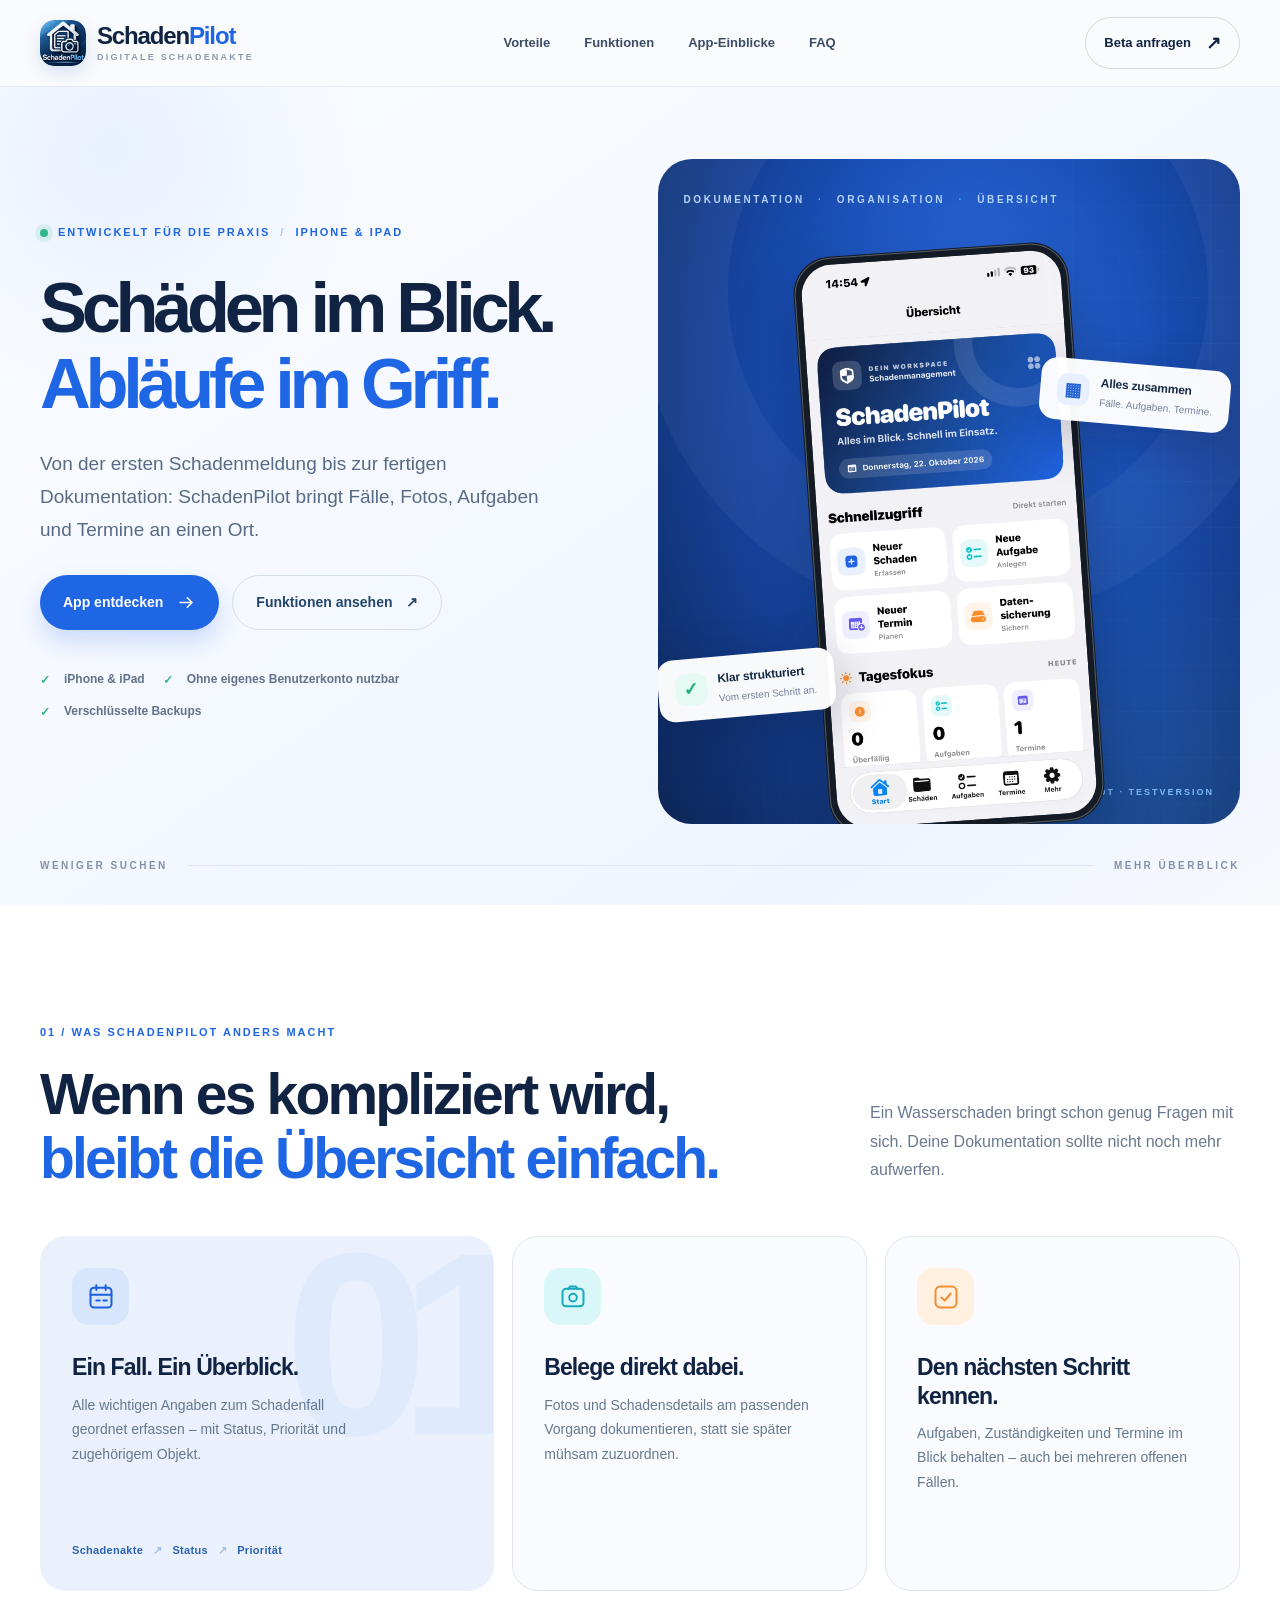
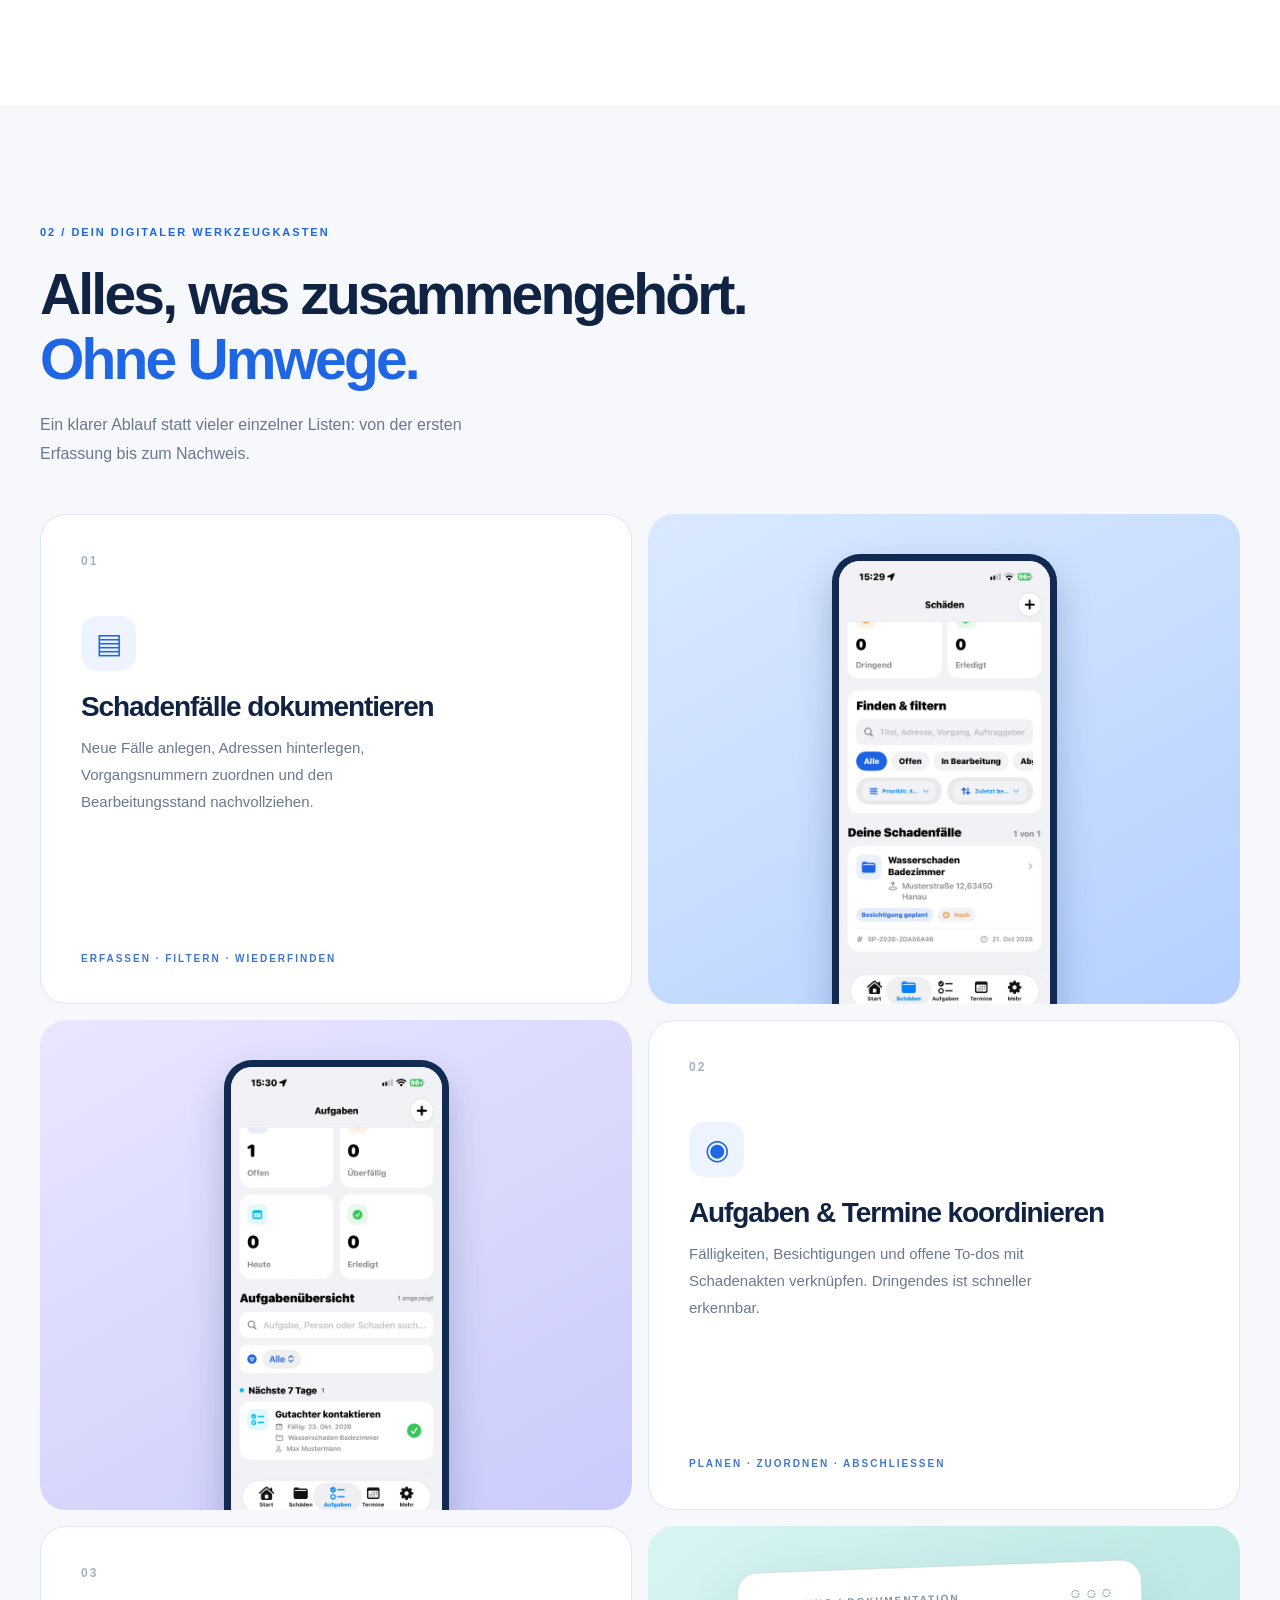
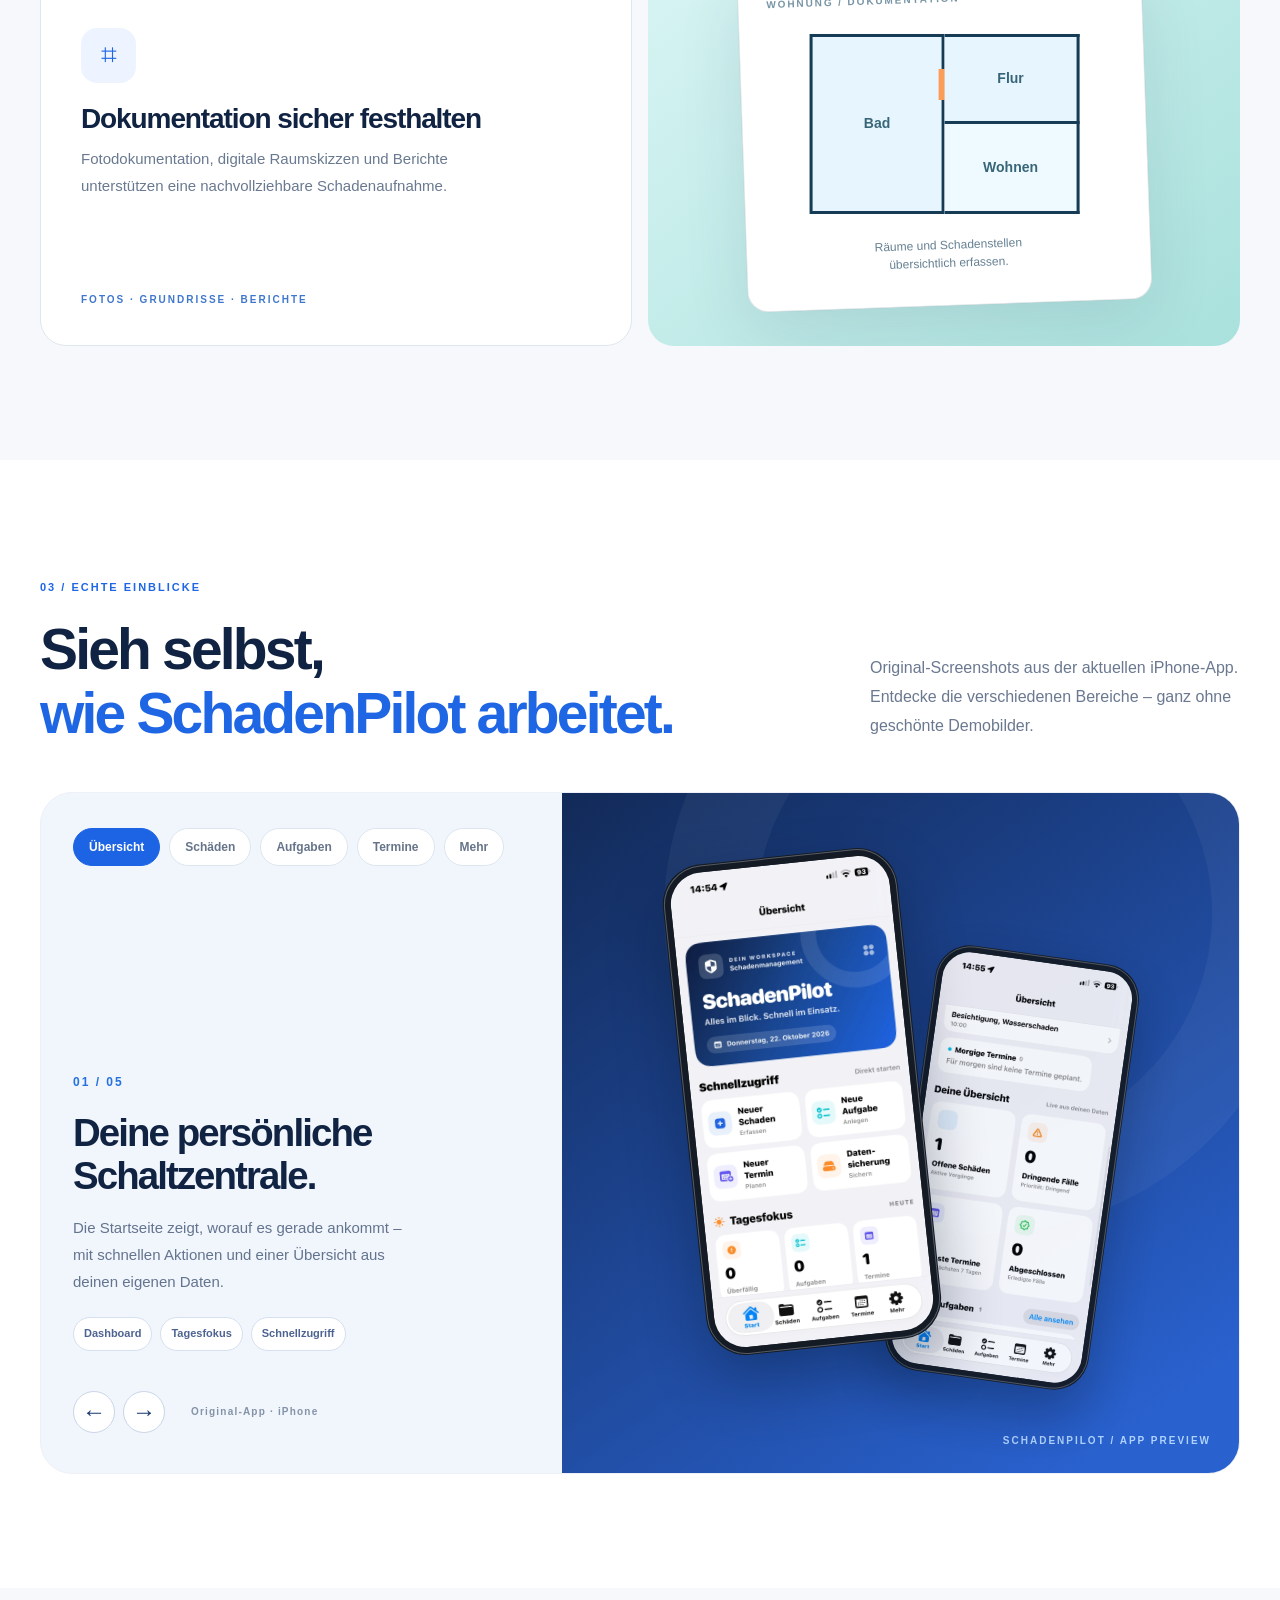
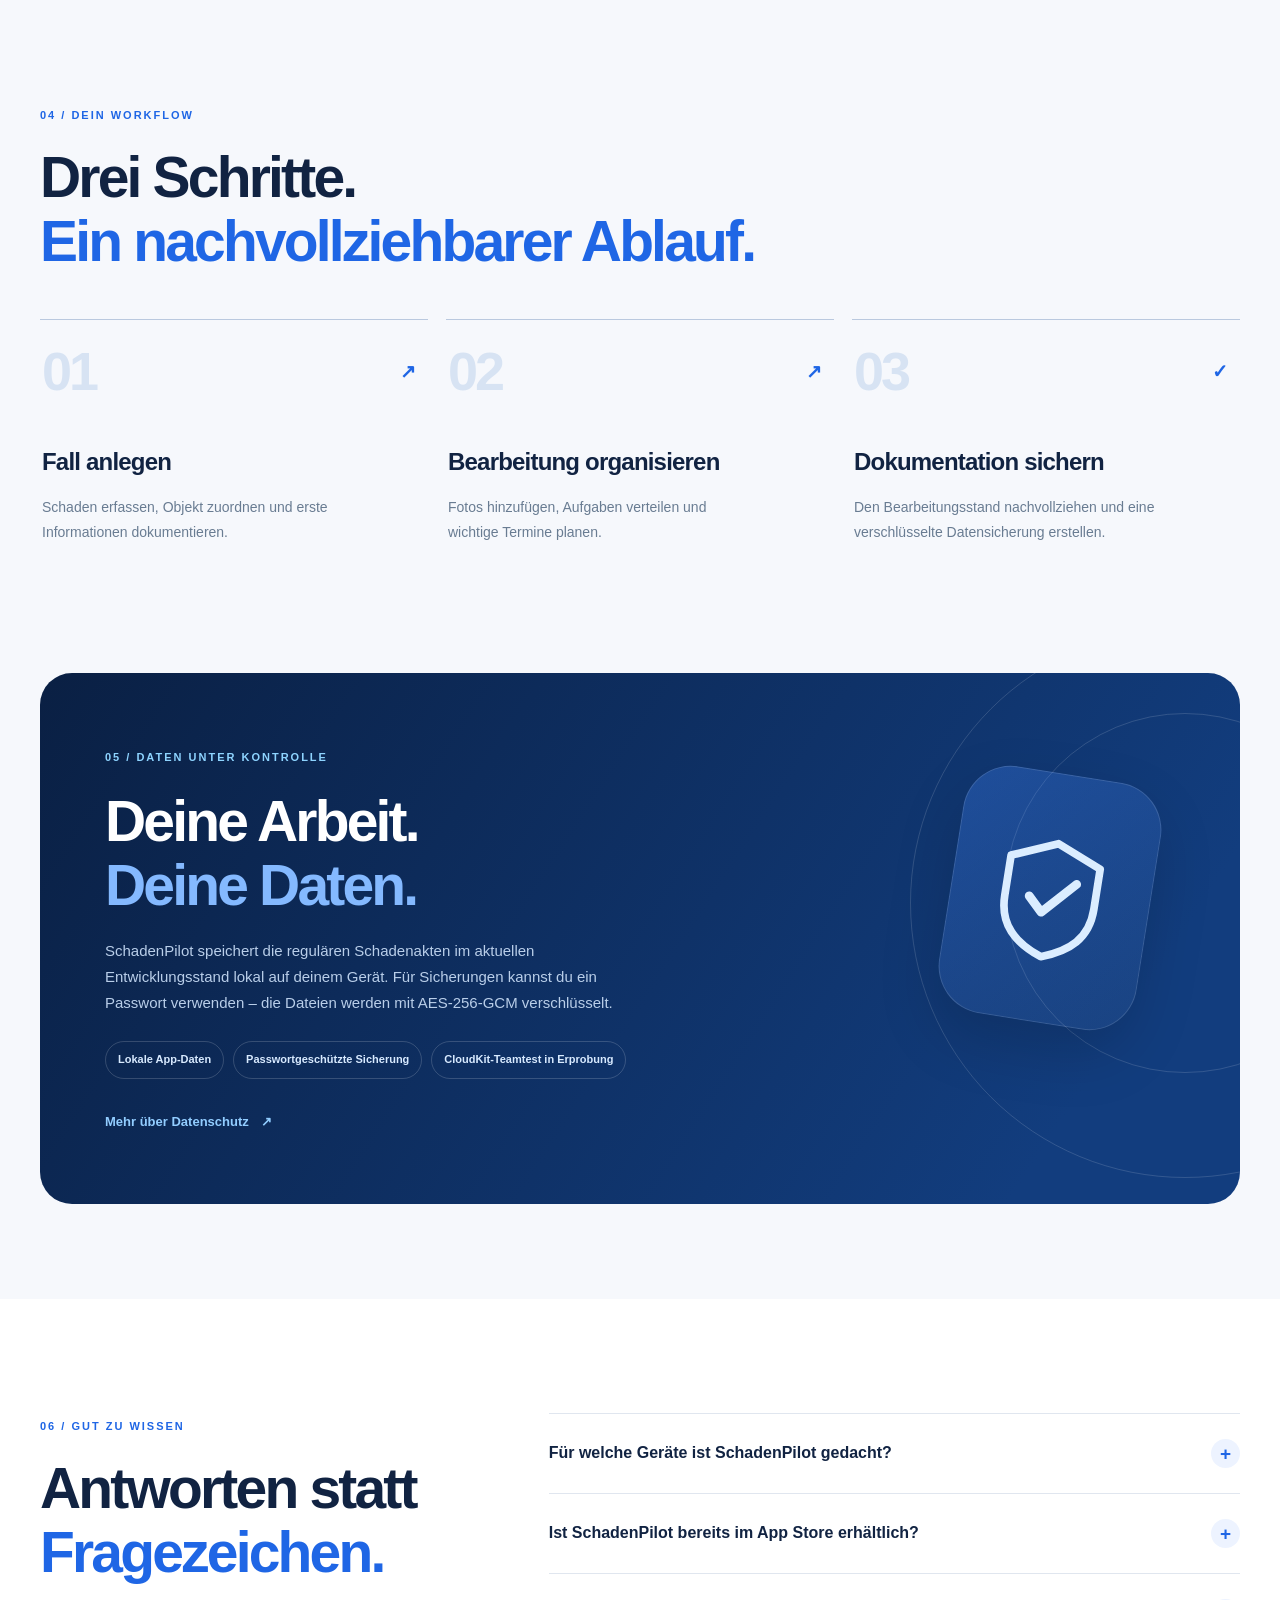
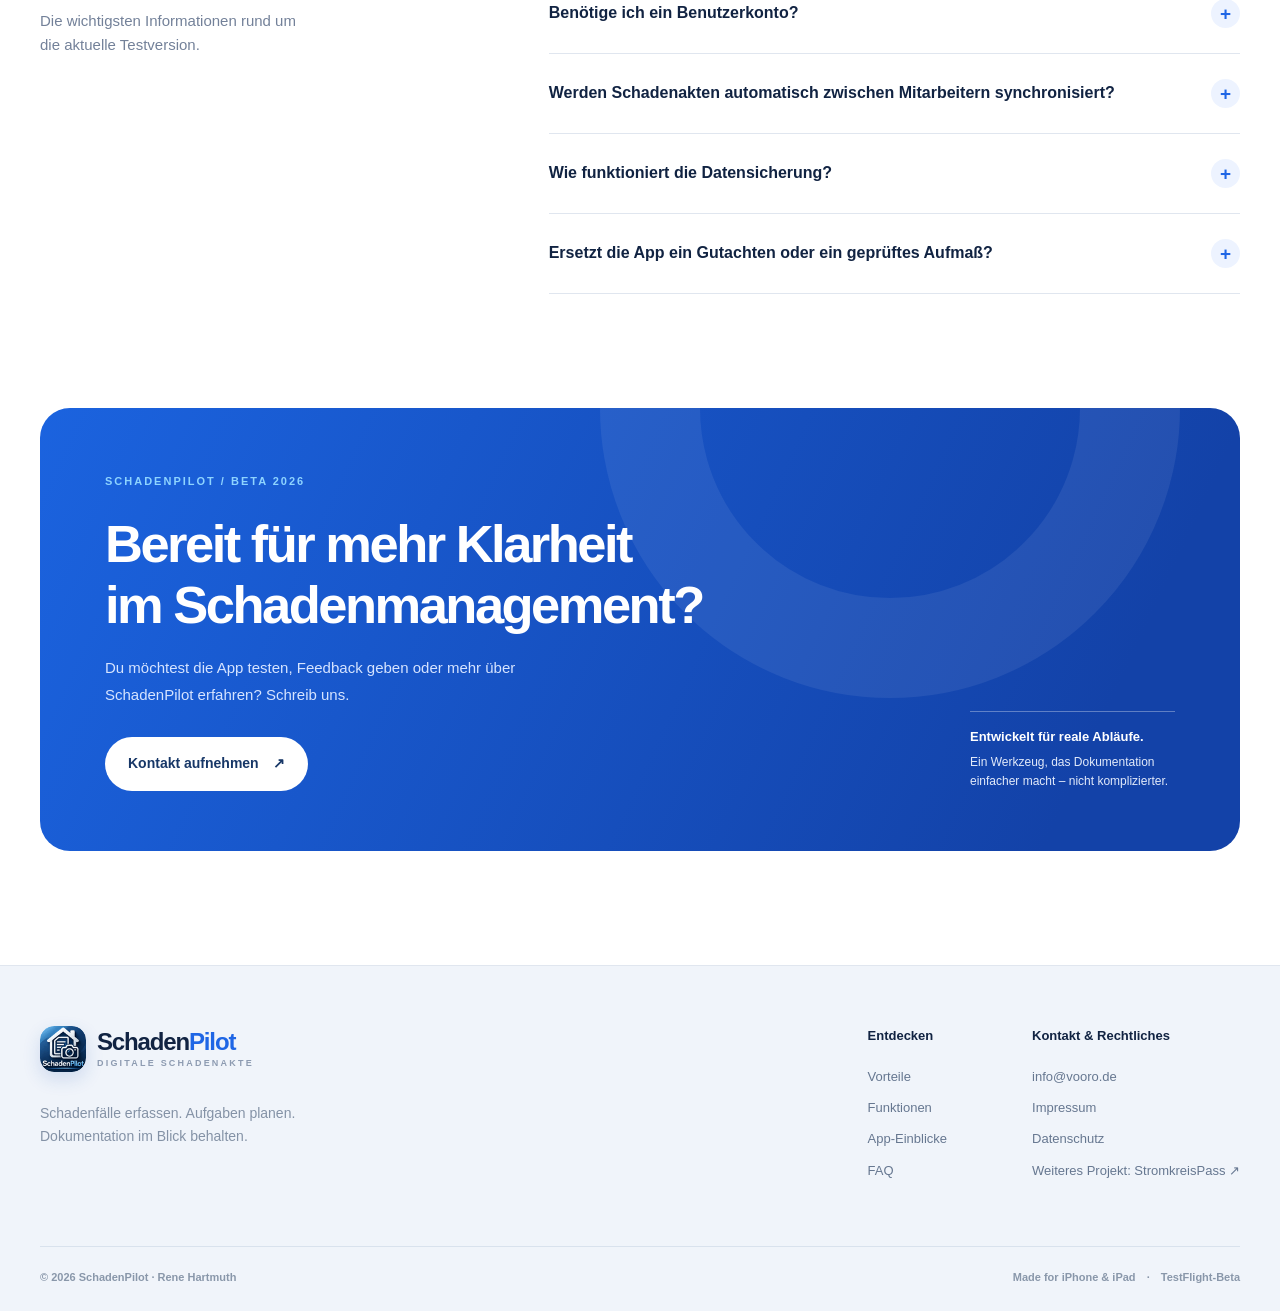
==== commit 5d8de7c7: "SchadenPilot: Original-App-Icon für Website-Logo und Favicon übernehmen" ====
--- a/index.html
+++ b/index.html
@@ -10,11 +10,11 @@
   <meta property="og:locale" content="de_DE">
   <meta property="og:title" content="SchadenPilot – Schäden im Blick. Abläufe im Griff.">
   <meta property="og:description" content="Die App für strukturierte Schadensdokumentation auf iPhone und iPad. Echte Einblicke, klare Abläufe, verschlüsselte Sicherung.">
-  <meta property="og:image" content="https://rhartmuth.github.io/schadenpilot-website/assets/images/social-preview.png">
+  <meta property="og:image" content="https://rhartmuth.github.io/schadenpilot-website/assets/images/schadenpilot-app-icon.png">
   <meta property="og:url" content="https://rhartmuth.github.io/schadenpilot-website/">
   <link rel="canonical" href="https://rhartmuth.github.io/schadenpilot-website/">
-  <link rel="icon" type="image/svg+xml" href="assets/icons/favicon.svg">
-  <link rel="apple-touch-icon" href="assets/icons/apple-touch-icon.png">
+  <link rel="icon" type="image/png" href="assets/images/schadenpilot-app-icon.png">
+  <link rel="apple-touch-icon" href="assets/images/schadenpilot-app-icon.png">
   <link rel="stylesheet" href="assets/styles.css">
   <script defer src="assets/app.js"></script>
   <title>SchadenPilot – Digitales Schadenmanagement für iPhone &amp; iPad</title>
@@ -24,7 +24,7 @@
   <header class="site-header" id="top">
     <div class="shell header-inner">
       <a class="brand" href="index.html" aria-label="SchadenPilot Startseite">
-        <span class="brand-mark"><svg viewBox="0 0 44 44" aria-hidden="true"><path d="M22 5 35 10v11c0 9-5.8 15-13 18C14.8 36 9 30 9 21V10L22 5Z" fill="none" stroke="currentColor" stroke-width="3.4" stroke-linejoin="round"/><path d="M22 13v18M14.5 19.5 22 23l8-3.5" fill="none" stroke="currentColor" stroke-width="3" stroke-linecap="round" stroke-linejoin="round"/></svg></span>
+        <span class="brand-mark"><img src="assets/images/schadenpilot-app-icon.png" alt="" width="46" height="46" loading="eager"></span>
         <span>Schaden<span class="brand-accent">Pilot</span><small>Digitale Schadenakte</small></span>
       </a>
       <nav class="desktop-nav" aria-label="Hauptnavigation">
@@ -150,6 +150,6 @@
     <section class="section closing-section" id="kontakt" aria-labelledby="contact-title"><div class="shell closing-panel"><div class="closing-decoration" aria-hidden="true"></div><div><span class="section-index section-index-light">SCHADENPILOT / BETA 2026</span><h2 id="contact-title">Bereit für mehr Klarheit<br>im Schadenmanagement?</h2><p>Du möchtest die App testen, Feedback geben oder mehr über SchadenPilot erfahren? Schreib uns.</p><a class="button button-white" href="mailto:info@vooro.de?subject=SchadenPilot%20%E2%80%93%20Beta%20und%20Informationen">Kontakt aufnehmen <span aria-hidden="true">↗</span></a></div><div class="closing-aside"><strong>Entwickelt für reale Abläufe.</strong><span>Ein Werkzeug, das Dokumentation einfacher macht – nicht komplizierter.</span></div></div></section>
   </main>
 
-  <footer class="site-footer"><div class="shell"><div class="footer-main"><div class="footer-brand"><a class="brand" href="#top" aria-label="Nach oben"><span class="brand-mark"><svg viewBox="0 0 44 44" aria-hidden="true"><path d="M22 5 35 10v11c0 9-5.8 15-13 18C14.8 36 9 30 9 21V10L22 5Z" fill="none" stroke="currentColor" stroke-width="3.4" stroke-linejoin="round"/><path d="M22 13v18M14.5 19.5 22 23l8-3.5" fill="none" stroke="currentColor" stroke-width="3" stroke-linecap="round" stroke-linejoin="round"/></svg></span><span>Schaden<span class="brand-accent">Pilot</span><small>Digitale Schadenakte</small></span></a><p>Schadenfälle erfassen. Aufgaben planen. Dokumentation im Blick behalten.</p></div><div class="footer-links"><div><strong>Entdecken</strong><a href="#vorteile">Vorteile</a><a href="#funktionen">Funktionen</a><a href="#app-einblicke">App-Einblicke</a><a href="#fragen">FAQ</a></div><div><strong>Kontakt &amp; Rechtliches</strong><a href="mailto:info@vooro.de">info@vooro.de</a><a href="impressum.html">Impressum</a><a href="datenschutz.html">Datenschutz</a><a href="https://rhartmuth.github.io/stromkreispass-website/start.html" target="_blank" rel="noopener">Weiteres Projekt: StromkreisPass ↗</a></div></div></div><div class="footer-bottom"><span>© <span id="year">2026</span> SchadenPilot · Rene Hartmuth</span><span>Made for iPhone &amp; iPad <span class="footer-sep">·</span> TestFlight-Beta</span></div></div></footer>
+  <footer class="site-footer"><div class="shell"><div class="footer-main"><div class="footer-brand"><a class="brand" href="#top" aria-label="Nach oben"><span class="brand-mark"><img src="assets/images/schadenpilot-app-icon.png" alt="" width="46" height="46" loading="eager"></span><span>Schaden<span class="brand-accent">Pilot</span><small>Digitale Schadenakte</small></span></a><p>Schadenfälle erfassen. Aufgaben planen. Dokumentation im Blick behalten.</p></div><div class="footer-links"><div><strong>Entdecken</strong><a href="#vorteile">Vorteile</a><a href="#funktionen">Funktionen</a><a href="#app-einblicke">App-Einblicke</a><a href="#fragen">FAQ</a></div><div><strong>Kontakt &amp; Rechtliches</strong><a href="mailto:info@vooro.de">info@vooro.de</a><a href="impressum.html">Impressum</a><a href="datenschutz.html">Datenschutz</a><a href="https://rhartmuth.github.io/stromkreispass-website/start.html" target="_blank" rel="noopener">Weiteres Projekt: StromkreisPass ↗</a></div></div></div><div class="footer-bottom"><span>© <span id="year">2026</span> SchadenPilot · Rene Hartmuth</span><span>Made for iPhone &amp; iPad <span class="footer-sep">·</span> TestFlight-Beta</span></div></div></footer>
 </body>
 </html>
--- a/assets/styles.css
+++ b/assets/styles.css
@@ -16,3 +16,7 @@
 @media(max-width:600px){.shell{width:min(calc(100% - 36px),var(--shell))}.brand{font-size:20px}.brand-mark{height:41px;width:41px;border-radius:12px}.brand-mark svg{height:25px;width:25px}.hero{padding:36px 0 5px}.eyebrow{font-size:9px;letter-spacing:1.3px;gap:8px}.hero h1{font-size:clamp(42px,10.5vw,59px);letter-spacing:-2.9px;white-space:normal;line-height:1.12;margin:25px 0 20px}.hero-lead{font-size:16px;line-height:1.72}.hero-actions{gap:9px;margin-bottom:27px}.button{padding:14px 18px;font-size:12px}.hero-credentials{gap:9px 16px}.hero-credentials span{font-size:11px}.hero-art{height:540px;border-radius:24px}.hero-device{width:235px;top:69px}.hero-ribbon{font-size:7px;letter-spacing:1.6px;top:23px;left:18px}.note-top{right:1px;top:160px;min-width:145px;padding:9px 10px}.note-bottom{left:2px;bottom:88px;min-width:150px;padding:9px 10px}.floating-note strong{font-size:10px}.floating-note small{font-size:9px}.note-icon{width:27px;height:27px;font-size:15px}.hero-art-caption{font-size:7px;bottom:18px;right:15px}.micro-divider{gap:11px;font-size:8px;letter-spacing:1.4px}.section{padding:73px 0}.section-head{margin-bottom:32px}.section-head h2,.faq-intro h2,.privacy-wrap h2{font-size:clamp(35px,8.3vw,48px);letter-spacing:-1.8px}.section-head>p,.head-split>p{font-size:14px}.benefits-grid{grid-template-columns:1fr;gap:13px}.benefit-card,.benefit-featured{grid-column:auto;min-height:265px;padding:25px}.benefit-card h3{font-size:23px;margin:20px 0 8px}.benefit-card p{font-size:14px}.function-grid{grid-template-columns:1fr;gap:12px}.function-text,.function-visual{min-height:360px}.function-text{padding:25px 28px}.function-symbol{margin-top:22px}.function-text h3{font-size:27px}.function-visual:nth-child(3){order:4}.function-text:nth-child(4){order:3}.function-text:nth-child(5){order:5}.function-visual:nth-child(6){order:6}.image-window{width:210px}.showcase-panel{border-radius:22px}.showcase-control{padding:27px 24px}.tab-list{gap:6px}.showcase-tab{padding:8px 11px;font-size:11px}.showcase-description{margin-top:40px}.showcase-description h3{font-size:37px}.showcase-stage{min-height:560px}.screenshot-front{width:205px;left:8%;top:48px}.screenshot-back{width:205px;left:43%;top:105px}.stage-caption{font-size:7px}.process-grid{grid-template-columns:1fr;gap:25px}.process-grid article{padding-top:16px}.step-digit{font-size:42px}.process-grid h3{margin:15px 0 5px;font-size:22px}.process-grid p{margin:0}.privacy-section{padding-bottom:70px}.privacy-wrap{grid-template-columns:1fr;min-height:0;border-radius:23px}.privacy-copy{padding:44px 27px 45px}.privacy-copy>p{font-size:14px}.privacy-mark{display:none}.faq-list summary{font-size:14px;padding:19px 0}.faq-list details p{font-size:13px}.closing-panel{border-radius:22px;display:block;padding:40px 27px}.closing-panel h2{font-size:37px;letter-spacing:-1.8px}.closing-panel p{font-size:14px}.footer-main{flex-direction:column;gap:30px;padding-bottom:34px}.footer-links{gap:30px;flex-wrap:wrap}.footer-bottom{flex-direction:column;gap:5px}.legal-hero{padding:65px 0 50px}.legal-hero h1{font-size:44px;letter-spacing:-1.8px}.legal-main{padding:43px 0 70px}}
 @media(max-width:385px){.hero h1{font-size:39px}.hero-art{height:500px}.hero-device{width:207px}.note-top{right:-7px}.note-bottom{left:-6px}.screenshot-front{left:3%}.screenshot-back{left:39%}.showcase-stage{min-height:520px}.function-illustration{padding:18px;height:320px}.footer-links{gap:25px}}
 @media(prefers-reduced-motion:reduce){html{scroll-behavior:auto}*,*::before,*::after{animation-duration:.01ms!important;transition-duration:.01ms!important}}
+
+/* Originales SchadenPilot App-Icon statt des bisherigen Schild-SVG. */
+.brand-mark{background:transparent;box-shadow:0 7px 18px rgba(34,90,180,.16);overflow:hidden}
+.brand-mark img{display:block;width:100%;height:100%;object-fit:cover;border-radius:14px}
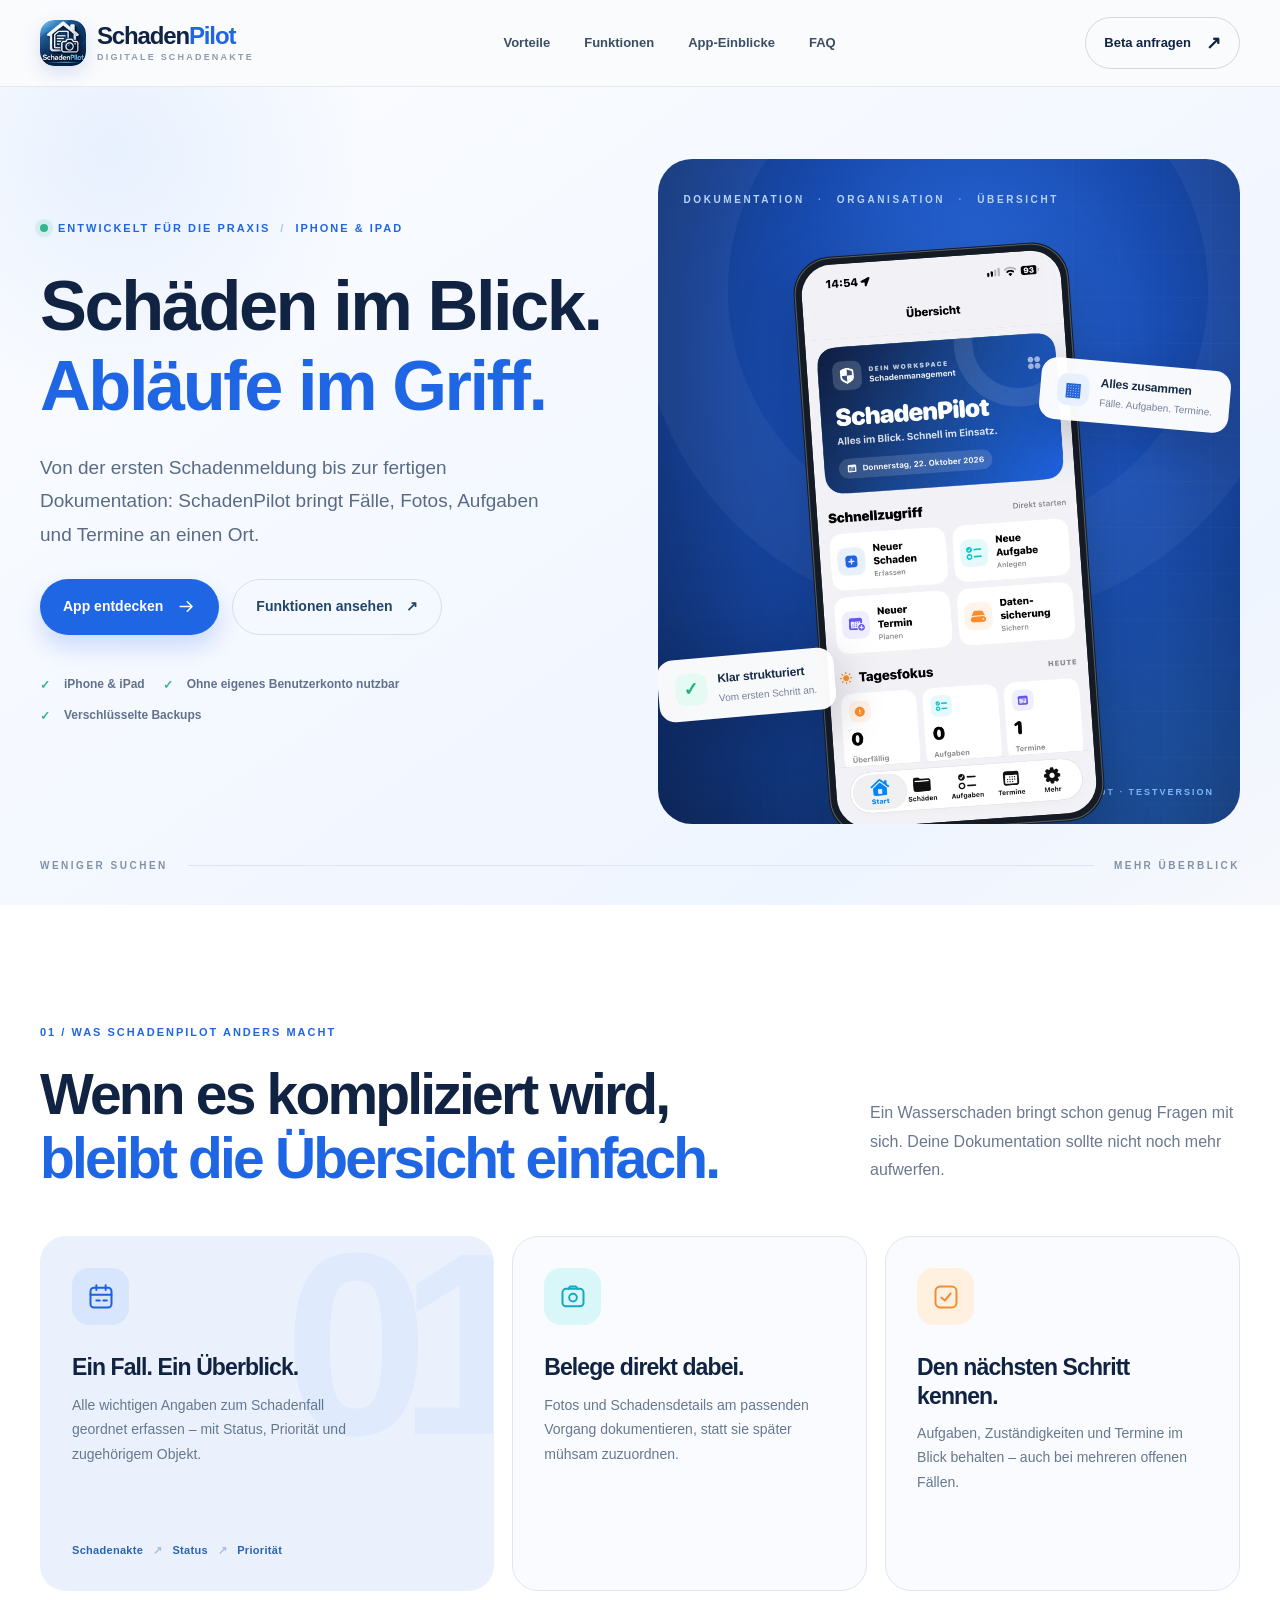
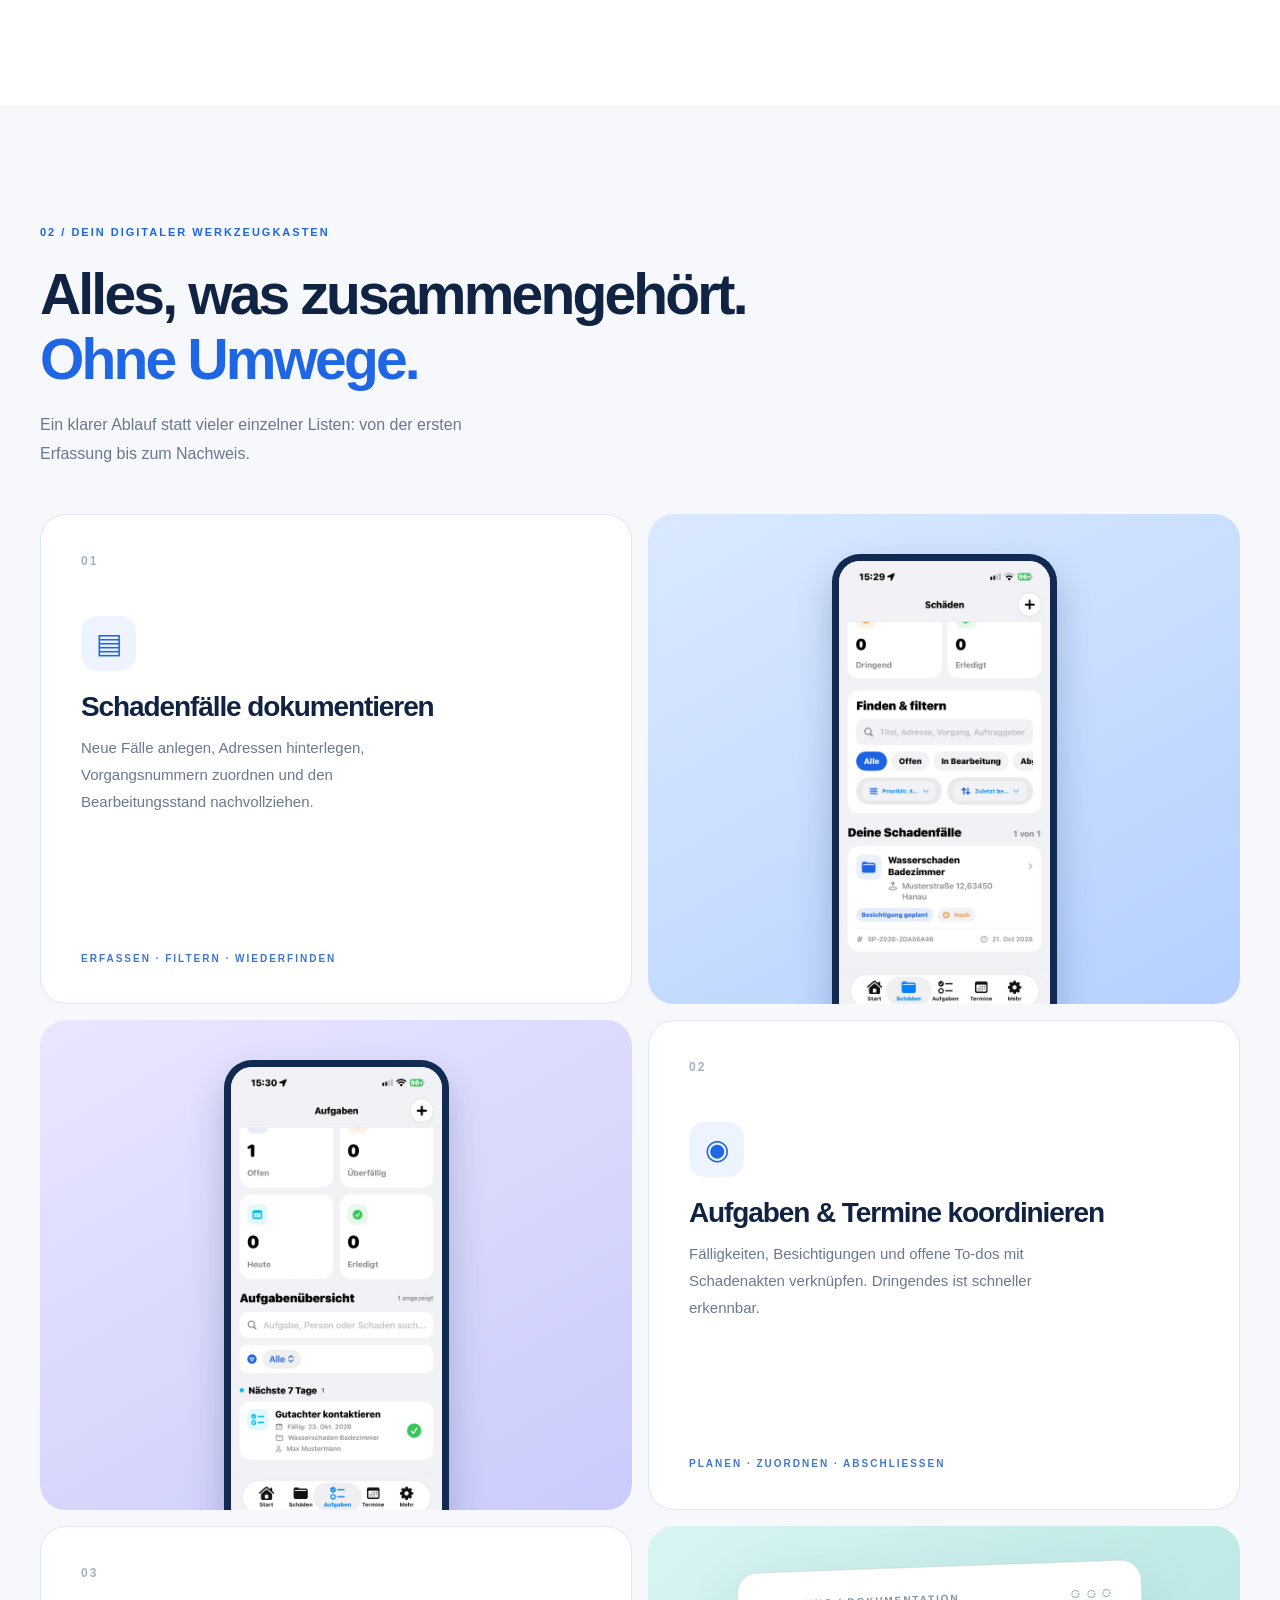
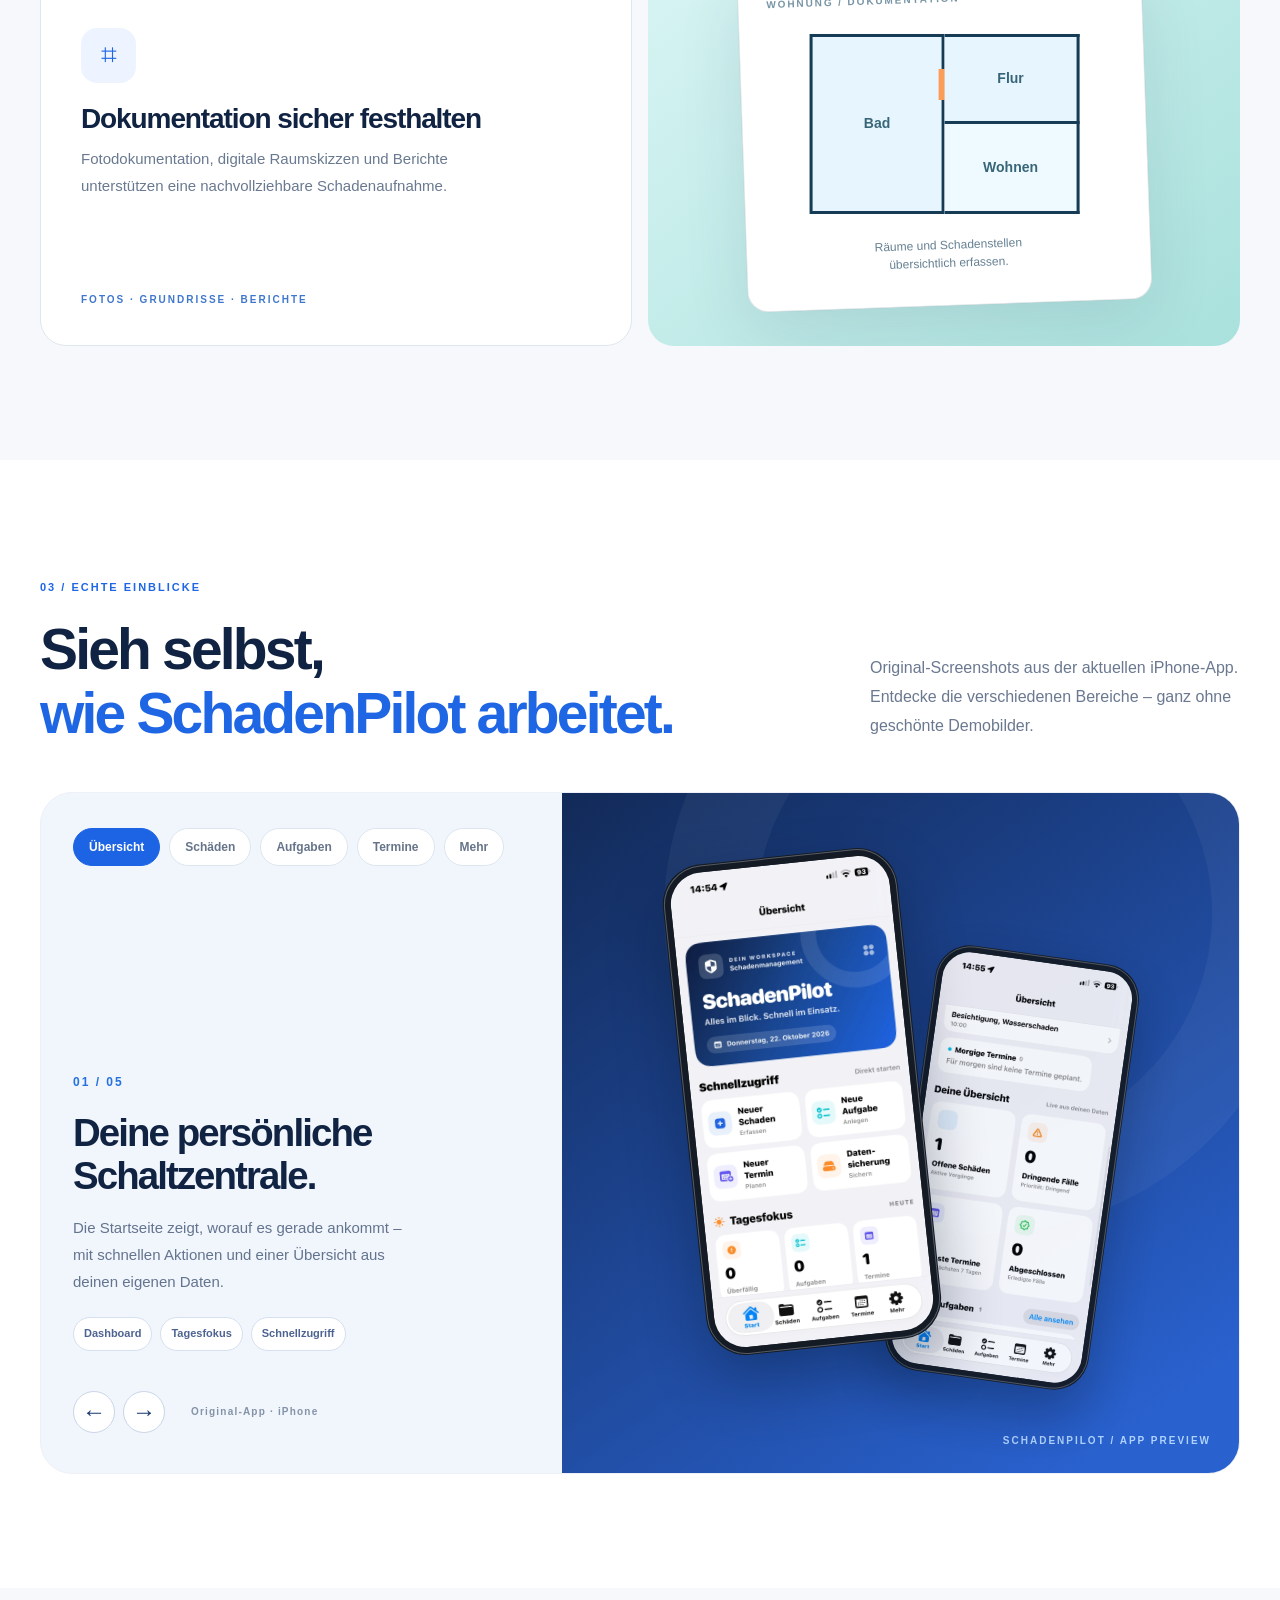
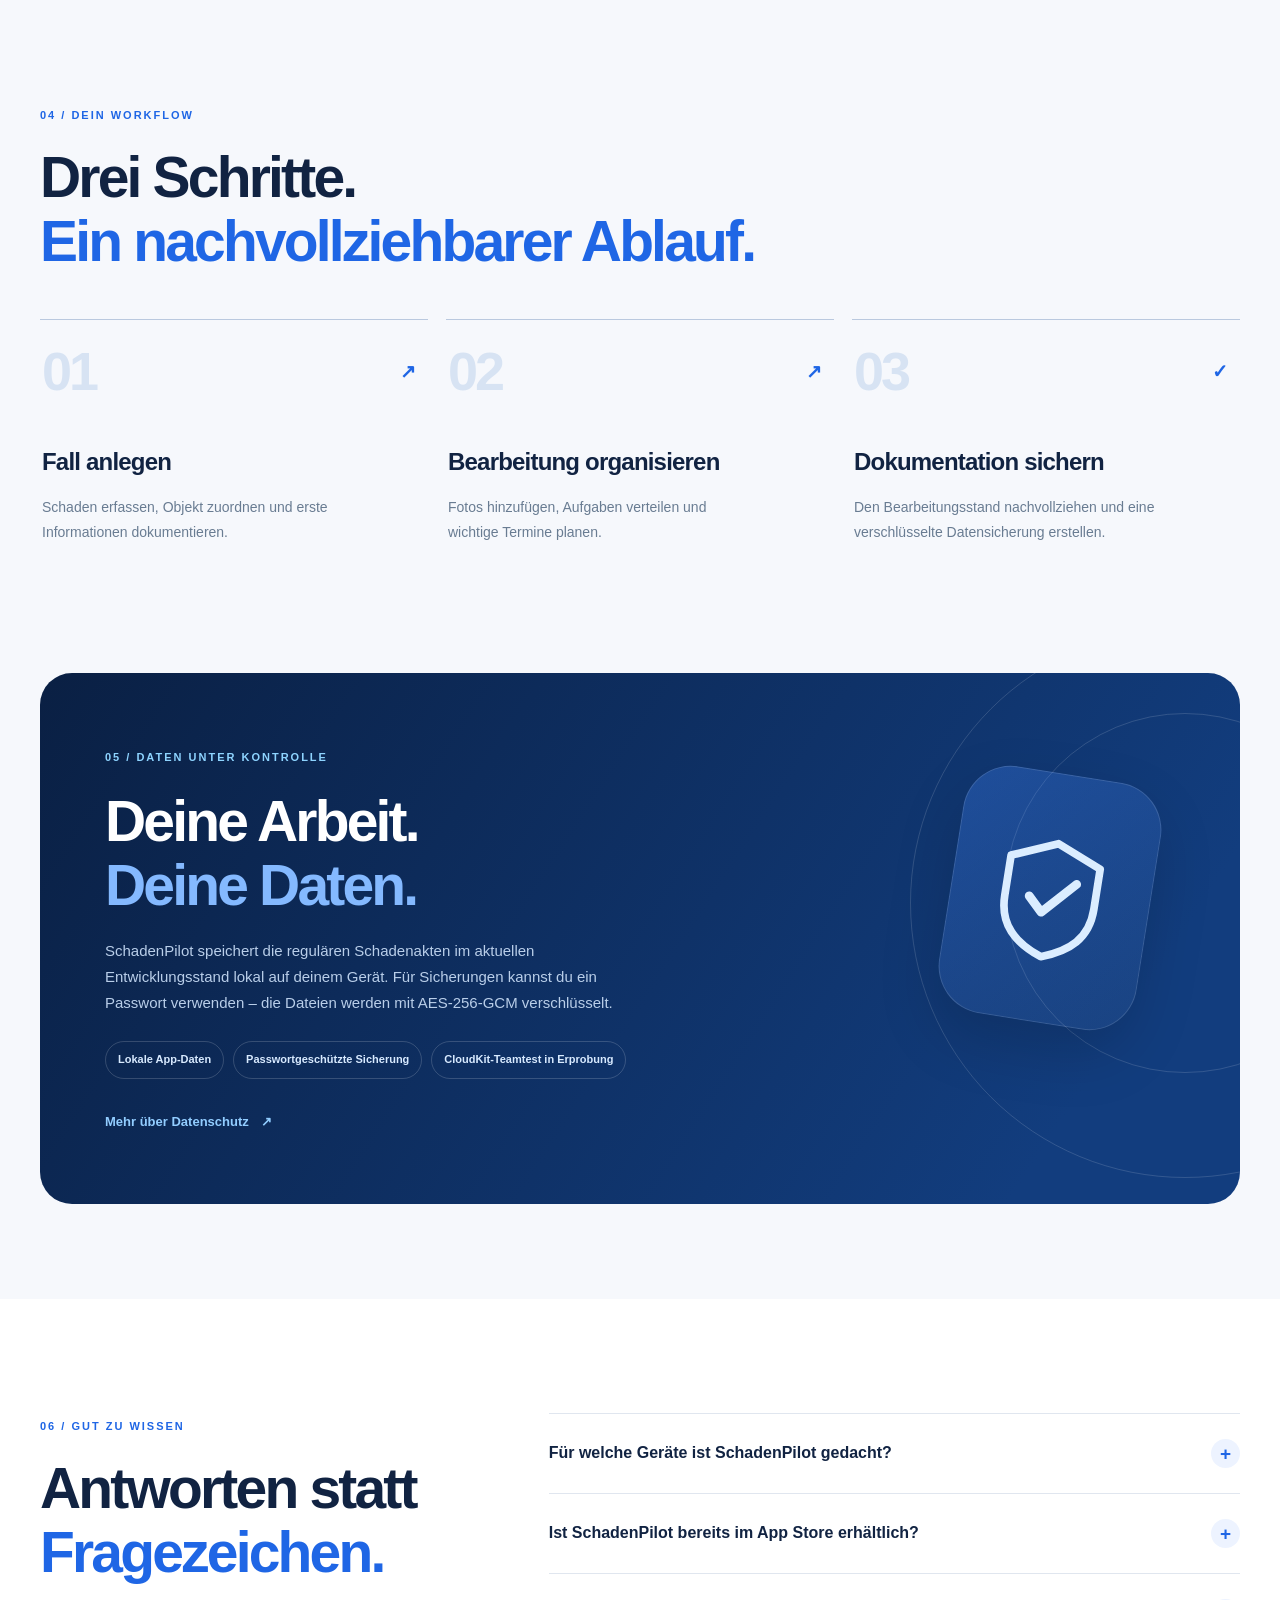
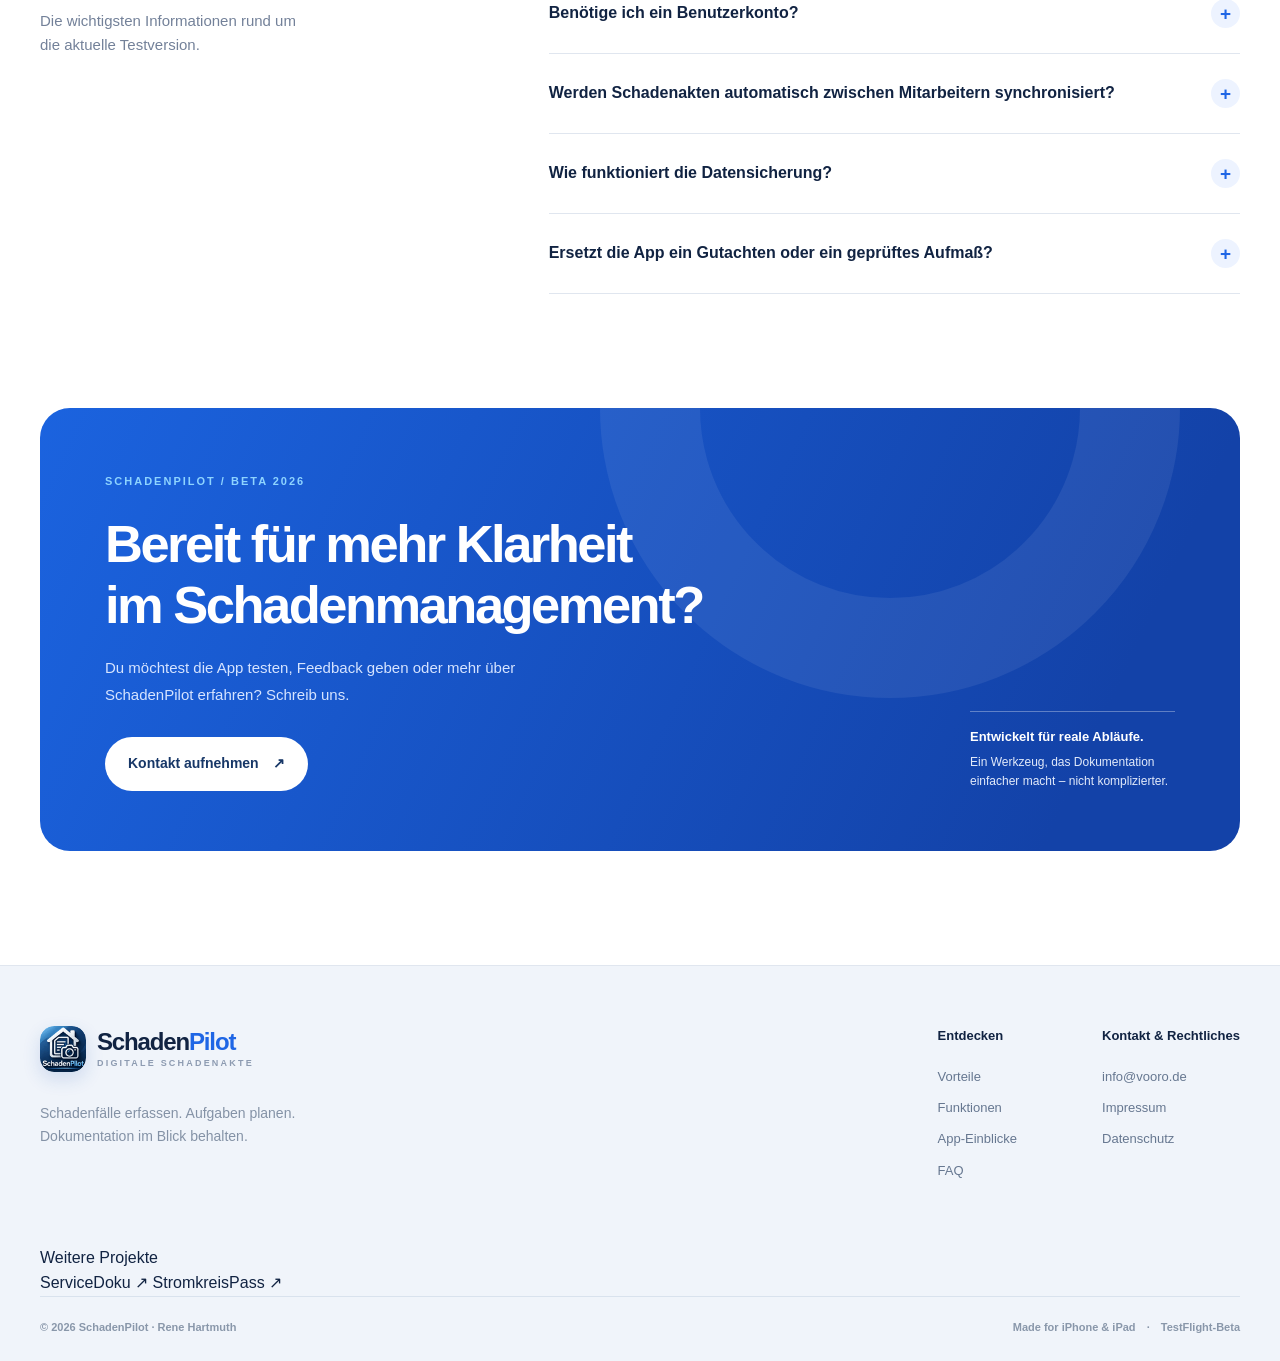
==== commit 90be44ee: "Weitere Projekte im Footer verlinken" ====
--- a/index.html
+++ b/index.html
@@ -150,6 +150,13 @@
     <section class="section closing-section" id="kontakt" aria-labelledby="contact-title"><div class="shell closing-panel"><div class="closing-decoration" aria-hidden="true"></div><div><span class="section-index section-index-light">SCHADENPILOT / BETA 2026</span><h2 id="contact-title">Bereit für mehr Klarheit<br>im Schadenmanagement?</h2><p>Du möchtest die App testen, Feedback geben oder mehr über SchadenPilot erfahren? Schreib uns.</p><a class="button button-white" href="mailto:info@vooro.de?subject=SchadenPilot%20%E2%80%93%20Beta%20und%20Informationen">Kontakt aufnehmen <span aria-hidden="true">↗</span></a></div><div class="closing-aside"><strong>Entwickelt für reale Abläufe.</strong><span>Ein Werkzeug, das Dokumentation einfacher macht – nicht komplizierter.</span></div></div></section>
   </main>
 
-  <footer class="site-footer"><div class="shell"><div class="footer-main"><div class="footer-brand"><a class="brand" href="#top" aria-label="Nach oben"><span class="brand-mark"><img src="assets/images/schadenpilot-app-icon.png" alt="" width="46" height="46" loading="eager"></span><span>Schaden<span class="brand-accent">Pilot</span><small>Digitale Schadenakte</small></span></a><p>Schadenfälle erfassen. Aufgaben planen. Dokumentation im Blick behalten.</p></div><div class="footer-links"><div><strong>Entdecken</strong><a href="#vorteile">Vorteile</a><a href="#funktionen">Funktionen</a><a href="#app-einblicke">App-Einblicke</a><a href="#fragen">FAQ</a></div><div><strong>Kontakt &amp; Rechtliches</strong><a href="mailto:info@vooro.de">info@vooro.de</a><a href="impressum.html">Impressum</a><a href="datenschutz.html">Datenschutz</a><a href="https://rhartmuth.github.io/stromkreispass-website/start.html" target="_blank" rel="noopener">Weiteres Projekt: StromkreisPass ↗</a></div></div></div><div class="footer-bottom"><span>© <span id="year">2026</span> SchadenPilot · Rene Hartmuth</span><span>Made for iPhone &amp; iPad <span class="footer-sep">·</span> TestFlight-Beta</span></div></div></footer>
+  <footer class="site-footer"><div class="shell"><div class="footer-main"><div class="footer-brand"><a class="brand" href="#top" aria-label="Nach oben"><span class="brand-mark"><img src="assets/images/schadenpilot-app-icon.png" alt="" width="46" height="46" loading="eager"></span><span>Schaden<span class="brand-accent">Pilot</span><small>Digitale Schadenakte</small></span></a><p>Schadenfälle erfassen. Aufgaben planen. Dokumentation im Blick behalten.</p></div><div class="footer-links"><div><strong>Entdecken</strong><a href="#vorteile">Vorteile</a><a href="#funktionen">Funktionen</a><a href="#app-einblicke">App-Einblicke</a><a href="#fragen">FAQ</a></div><div><strong>Kontakt &amp; Rechtliches</strong><a href="mailto:info@vooro.de">info@vooro.de</a><a href="impressum.html">Impressum</a><a href="datenschutz.html">Datenschutz</a></div></div></div><nav class="other-projects" aria-label="Weitere Projekte">
+  <span class="other-projects-label">Weitere Projekte</span>
+  <div class="other-projects-links">
+    <a href="https://rhartmuth.github.io/servicedoku-website/" target="_blank" rel="noopener noreferrer">ServiceDoku <span aria-hidden="true">↗</span></a>
+    <a href="https://rhartmuth.github.io/stromkreispass-website/start.html" target="_blank" rel="noopener noreferrer">StromkreisPass <span aria-hidden="true">↗</span></a>
+  </div>
+</nav>
+<div class="footer-bottom"><span>© <span id="year">2026</span> SchadenPilot · Rene Hartmuth</span><span>Made for iPhone &amp; iPad <span class="footer-sep">·</span> TestFlight-Beta</span></div></div></footer>
 </body>
 </html>
--- a/assets/styles.css
+++ b/assets/styles.css
@@ -1,6 +1,6 @@
 :root{--ink:#112342;--ink-deep:#081d3c;--blue:#1f66e5;--blue-2:#4f91ff;--cyan:#0fb5d2;--mint:#32b68f;--paper:#f6f8fc;--white:#fff;--muted:#69788e;--border:#e0e6ef;--shadow:0 22px 65px rgba(24,48,82,.1);--radius:22px;--shell:1200px}
 *{box-sizing:border-box}html{scroll-behavior:smooth;scroll-padding-top:96px}body{margin:0;background:var(--paper);color:var(--ink);font-family:Inter,ui-sans-serif,-apple-system,BlinkMacSystemFont,"Segoe UI",sans-serif;line-height:1.56;-webkit-font-smoothing:antialiased}body.menu-open{overflow:hidden}a{color:inherit;text-decoration:none}button,input{font:inherit}button{cursor:pointer}a:focus-visible,button:focus-visible,summary:focus-visible{outline:3px solid #33b6d8;outline-offset:4px}img{display:block;max-width:100%}.shell{width:min(calc(100% - 64px),var(--shell));margin-inline:auto}.skip-link{position:absolute;z-index:999;top:-70px;left:24px;padding:12px 22px;background:var(--ink);color:white}.skip-link:focus{top:12px}.site-header{position:sticky;top:0;z-index:30;border-bottom:1px solid rgba(12,38,76,.08);background:rgba(250,251,253,.92);backdrop-filter:blur(18px);-webkit-backdrop-filter:blur(18px)}.header-inner{display:flex;align-items:center;min-height:86px;gap:28px}.brand{display:inline-flex;gap:11px;align-items:center;flex-shrink:0;font-weight:850;font-size:24px;letter-spacing:-1.15px;line-height:1.1}.brand-mark{display:grid;place-items:center;color:#fff;background:linear-gradient(145deg,#0f2c58,#296ceb);height:46px;width:46px;border-radius:14px;box-shadow:0 7px 18px rgba(34,90,180,.18)}.brand-mark svg{height:29px;width:29px}.brand-accent{color:var(--blue)}.brand small{display:block;margin-top:4px;color:#8d9bb1;font-size:9px;text-transform:uppercase;letter-spacing:2.2px;font-weight:750}.desktop-nav{display:flex;gap:34px;align-items:center;margin:auto}.desktop-nav a{font-size:13px;font-weight:710;color:#3d4d65;transition:color .2s}.desktop-nav a:hover{color:var(--blue)}.header-cta{display:inline-flex;align-items:center;gap:15px;padding:11px 18px;border:1px solid rgba(17,35,66,.16);border-radius:50px;font-weight:750;font-size:13px;white-space:nowrap;transition:background .2s,color .2s}.header-cta:hover{background:var(--ink);color:white}.header-cta span{font-size:18px}.mobile-menu-button{display:none;border:1px solid var(--border);background:white;border-radius:12px;width:44px;height:44px;align-items:center;justify-content:center;flex-direction:column;gap:5px}.mobile-menu-button span{width:20px;height:2px;background:var(--ink);border-radius:2px}.mobile-nav[hidden]{display:none!important}.mobile-nav{background:white;padding:12px 30px 22px;border-top:1px solid var(--border);box-shadow:0 18px 30px rgba(10,34,77,.07)}.mobile-nav a{display:block;padding:14px 0;font-weight:750;border-bottom:1px solid #edf0f5}
-.hero{position:relative;overflow:hidden;background:linear-gradient(145deg,#fbfcff 0%,#eff5ff 80%,#f6f8fc);padding:72px 0 22px}.hero::before{content:"";position:absolute;left:-150px;top:-200px;width:520px;height:520px;border-radius:50%;background:radial-gradient(circle,rgba(49,134,245,.09),transparent 70%);pointer-events:none}.hero-grid{display:grid;grid-template-columns:1fr 1fr;gap:35px;align-items:center;min-height:642px}.hero-copy{position:relative;z-index:2;padding-bottom:38px}.eyebrow,.section-index{font-size:11px;letter-spacing:2px;font-weight:850;color:var(--blue);text-transform:uppercase}.eyebrow{display:flex;align-items:center;gap:10px;flex-wrap:wrap}.signal-dot{width:8px;height:8px;border-radius:50%;background:#31b78e;box-shadow:0 0 0 5px rgba(49,183,142,.13)}.eyebrow-sep{opacity:.35}.hero h1{font-size:clamp(49px,5.5vw,84px);font-weight:870;letter-spacing:-5.3px;line-height:1.07;margin:29px 0 26px;white-space:nowrap}.hero h1 span{color:var(--blue)}.hero-lead{font-size:19px;line-height:1.75;color:#596b84;max-width:530px;margin:0 0 28px}.hero-actions{display:flex;flex-wrap:wrap;gap:13px;margin-bottom:40px}.button{display:inline-flex;align-items:center;justify-content:center;gap:14px;padding:16px 23px;border-radius:100px;font-weight:780;font-size:14px;transition:transform .18s,box-shadow .18s,background .18s;white-space:nowrap}.button:hover{transform:translateY(-2px)}.button-primary{background:var(--blue);color:white;box-shadow:0 12px 25px rgba(31,102,229,.2)}.button-primary:hover{background:#1354cb;box-shadow:0 15px 32px rgba(31,102,229,.3)}.button svg{height:19px;width:19px;fill:none;stroke:currentColor;stroke-width:2;stroke-linecap:round;stroke-linejoin:round}.button-plain{color:#234569;background:transparent;border:1px solid #d5dfe9}.button-plain:hover{background:white}.hero-credentials{display:flex;gap:13px 18px;flex-wrap:wrap;max-width:530px}.hero-credentials span{display:flex;gap:7px;align-items:center;font-size:12px;font-weight:660;color:#61728a}.hero-credentials i{width:17px;height:17px;border-radius:50%;font-style:normal;color:var(--mint);font-weight:900}.hero-art{position:relative;height:665px;border-radius:34px;overflow:hidden;background:radial-gradient(ellipse at 55% 30%,#2e70e7 0%,#184baf 43%,#0d2555 100%);isolation:isolate}.hero-art::before{content:"";position:absolute;inset:-30% -10% auto auto;width:480px;height:480px;border-radius:50%;border:90px solid rgba(255,255,255,.045)}.hero-art::after{content:"";position:absolute;right:-90px;bottom:-220px;width:410px;height:410px;border-radius:50%;background:#47a7ff;filter:blur(110px);opacity:.26}.hero-art-grid{position:absolute;inset:0;opacity:.17;background-image:linear-gradient(rgba(255,255,255,.14) 1px,transparent 1px),linear-gradient(90deg,rgba(255,255,255,.14) 1px,transparent 1px);background-size:46px 46px;mask-image:linear-gradient(90deg,transparent,#000)}.hero-ribbon{position:absolute;z-index:2;top:33px;left:26px;right:20px;font-size:10px;letter-spacing:2.6px;font-weight:850;color:#b7d4ff}.hero-ribbon span{color:#41c2ed;margin:0 8px}.device{position:relative;background:#141b25;padding:8px;border-radius:40px;box-shadow:0 27px 60px rgba(3,15,33,.32);overflow:hidden}.device::after{content:"";position:absolute;pointer-events:none;border:1px solid rgba(255,255,255,.29);border-radius:inherit;inset:1px}.device-screen{border-radius:32px;overflow:hidden;background:#f1f2f7}.device-screen img{width:100%;height:auto}.hero-device{position:absolute;z-index:3;top:90px;left:50%;transform:translateX(-50%) rotate(-4deg);width:276px;border-radius:37px}.hero-device .device-screen{border-radius:31px}.floating-note{position:absolute;z-index:5;display:flex;align-items:center;gap:11px;padding:13px 17px;background:rgba(255,255,255,.97);border-radius:16px;box-shadow:0 14px 50px rgba(8,17,39,.24);min-width:177px}.floating-note strong{display:block;font-size:12px;letter-spacing:-.2px;color:#162945}.floating-note small{display:block;font-size:10px;margin-top:2px;color:#758199}.note-top{top:205px;right:10px;transform:rotate(5deg)}.note-bottom{bottom:108px;left:0px;transform:rotate(-5deg)}.note-icon{width:32px;height:32px;border-radius:10px;display:grid;place-items:center;font-size:18px;font-weight:850}.note-icon-blue{background:#e8f0ff;color:#2665d5}.note-icon-mint{background:#e5faf2;color:#21ae83}.hero-art-caption{position:absolute;bottom:25px;right:26px;color:#8ebefc;font-size:9px;letter-spacing:2px;font-weight:830}.micro-divider{display:flex;align-items:center;gap:20px;padding:34px 0 9px;color:#8291a9;font-size:10px;font-weight:900;letter-spacing:2.5px}.micro-line{height:1px;flex:1;background:#dce5f1}
+.hero{position:relative;overflow:hidden;background:linear-gradient(145deg,#fbfcff 0%,#eff5ff 80%,#f6f8fc);padding:72px 0 22px}.hero::before{content:"";position:absolute;left:-150px;top:-200px;width:520px;height:520px;border-radius:50%;background:radial-gradient(circle,rgba(49,134,245,.09),transparent 70%);pointer-events:none}.hero-grid{display:grid;grid-template-columns:1fr 1fr;gap:35px;align-items:center;min-height:642px}.hero-copy{position:relative;z-index:2;padding-bottom:38px}.eyebrow,.section-index{font-size:11px;letter-spacing:2px;font-weight:850;color:var(--blue);text-transform:uppercase}.eyebrow{display:flex;align-items:center;gap:10px;flex-wrap:wrap}.signal-dot{width:8px;height:8px;border-radius:50%;background:#31b78e;box-shadow:0 0 0 5px rgba(49,183,142,.13)}.eyebrow-sep{opacity:.35}.hero h1{font-size:clamp(49px,5.5vw,84px);font-weight:850;letter-spacing:-0.035em;line-height:1.13;margin:29px 0 26px;white-space:normal;overflow-wrap:normal}.hero h1 span{color:var(--blue)}.hero-lead{font-size:19px;line-height:1.75;color:#596b84;max-width:530px;margin:0 0 28px}.hero-actions{display:flex;flex-wrap:wrap;gap:13px;margin-bottom:40px}.button{display:inline-flex;align-items:center;justify-content:center;gap:14px;padding:16px 23px;border-radius:100px;font-weight:780;font-size:14px;transition:transform .18s,box-shadow .18s,background .18s;white-space:nowrap}.button:hover{transform:translateY(-2px)}.button-primary{background:var(--blue);color:white;box-shadow:0 12px 25px rgba(31,102,229,.2)}.button-primary:hover{background:#1354cb;box-shadow:0 15px 32px rgba(31,102,229,.3)}.button svg{height:19px;width:19px;fill:none;stroke:currentColor;stroke-width:2;stroke-linecap:round;stroke-linejoin:round}.button-plain{color:#234569;background:transparent;border:1px solid #d5dfe9}.button-plain:hover{background:white}.hero-credentials{display:flex;gap:13px 18px;flex-wrap:wrap;max-width:530px}.hero-credentials span{display:flex;gap:7px;align-items:center;font-size:12px;font-weight:660;color:#61728a}.hero-credentials i{width:17px;height:17px;border-radius:50%;font-style:normal;color:var(--mint);font-weight:900}.hero-art{position:relative;height:665px;border-radius:34px;overflow:hidden;background:radial-gradient(ellipse at 55% 30%,#2e70e7 0%,#184baf 43%,#0d2555 100%);isolation:isolate}.hero-art::before{content:"";position:absolute;inset:-30% -10% auto auto;width:480px;height:480px;border-radius:50%;border:90px solid rgba(255,255,255,.045)}.hero-art::after{content:"";position:absolute;right:-90px;bottom:-220px;width:410px;height:410px;border-radius:50%;background:#47a7ff;filter:blur(110px);opacity:.26}.hero-art-grid{position:absolute;inset:0;opacity:.17;background-image:linear-gradient(rgba(255,255,255,.14) 1px,transparent 1px),linear-gradient(90deg,rgba(255,255,255,.14) 1px,transparent 1px);background-size:46px 46px;mask-image:linear-gradient(90deg,transparent,#000)}.hero-ribbon{position:absolute;z-index:2;top:33px;left:26px;right:20px;font-size:10px;letter-spacing:2.6px;font-weight:850;color:#b7d4ff}.hero-ribbon span{color:#41c2ed;margin:0 8px}.device{position:relative;background:#141b25;padding:8px;border-radius:40px;box-shadow:0 27px 60px rgba(3,15,33,.32);overflow:hidden}.device::after{content:"";position:absolute;pointer-events:none;border:1px solid rgba(255,255,255,.29);border-radius:inherit;inset:1px}.device-screen{border-radius:32px;overflow:hidden;background:#f1f2f7}.device-screen img{width:100%;height:auto}.hero-device{position:absolute;z-index:3;top:90px;left:50%;transform:translateX(-50%) rotate(-4deg);width:276px;border-radius:37px}.hero-device .device-screen{border-radius:31px}.floating-note{position:absolute;z-index:5;display:flex;align-items:center;gap:11px;padding:13px 17px;background:rgba(255,255,255,.97);border-radius:16px;box-shadow:0 14px 50px rgba(8,17,39,.24);min-width:177px}.floating-note strong{display:block;font-size:12px;letter-spacing:-.2px;color:#162945}.floating-note small{display:block;font-size:10px;margin-top:2px;color:#758199}.note-top{top:205px;right:10px;transform:rotate(5deg)}.note-bottom{bottom:108px;left:0px;transform:rotate(-5deg)}.note-icon{width:32px;height:32px;border-radius:10px;display:grid;place-items:center;font-size:18px;font-weight:850}.note-icon-blue{background:#e8f0ff;color:#2665d5}.note-icon-mint{background:#e5faf2;color:#21ae83}.hero-art-caption{position:absolute;bottom:25px;right:26px;color:#8ebefc;font-size:9px;letter-spacing:2px;font-weight:830}.micro-divider{display:flex;align-items:center;gap:20px;padding:34px 0 9px;color:#8291a9;font-size:10px;font-weight:900;letter-spacing:2.5px}.micro-line{height:1px;flex:1;background:#dce5f1}
 .section{padding:114px 0}.section-head{margin-bottom:46px}.section-head h2,.faq-intro h2,.privacy-wrap h2{font-size:clamp(38px,4.45vw,62px);line-height:1.13;letter-spacing:-2.8px;font-weight:845;margin:18px 0 0}.section-head h2 em,.faq-intro h2 em,.privacy-wrap h2 em{font-style:normal;color:var(--blue)}.section-head>p,.head-split>p{font-size:16px;line-height:1.8;color:#6a7890;max-width:440px;margin-top:20px}.head-split{display:flex;align-items:flex-end;justify-content:space-between;gap:50px}.head-split>p{margin-bottom:5px;max-width:370px}.section-benefits{background:white}.benefits-grid{display:grid;grid-template-columns:1.28fr 1fr 1fr;gap:18px}.benefit-card{position:relative;min-height:355px;border:1px solid var(--border);border-radius:26px;background:#f9fbff;padding:31px;display:flex;flex-direction:column;overflow:hidden}.benefit-featured{background:#eaf1fd;border-color:transparent}.benefit-card h3{margin:28px 0 11px;font-size:23px;line-height:1.23;letter-spacing:-.9px}.benefit-card p{color:#66788e;font-size:14px;line-height:1.75;margin:0;max-width:290px}.benefit-icon{display:grid;place-items:center;height:57px;width:57px;border-radius:17px}.benefit-icon svg{width:28px;height:28px;fill:none;stroke:currentColor;stroke-width:1.7;stroke-linejoin:round;stroke-linecap:round}.benefit-icon-blue{background:#d7e6fc;color:#1d60dd}.benefit-icon-cyan{background:#d9f7f8;color:#16a8bf}.benefit-icon-orange{background:#fff0e0;color:#f28d32}.feature-watermark{position:absolute;right:-20px;top:-95px;color:rgba(31,102,229,.05);font-size:260px;letter-spacing:-30px;font-weight:900;pointer-events:none}.feature-strip{display:flex;align-items:center;gap:10px;font-size:11px;font-weight:800;letter-spacing:.3px;color:#2b62b4;margin-top:auto;padding-top:26px}.feature-strip span{color:#a6bddb}
 .section-functions{background:#f6f8fc}.function-grid{display:grid;grid-template-columns:1fr 1fr;gap:16px}.function-text,.function-visual{min-height:420px;border-radius:26px;overflow:hidden}.function-text{background:white;border:1px solid var(--border);padding:37px 40px;display:flex;flex-direction:column;align-items:flex-start}.function-count{font-size:12px;letter-spacing:2px;color:#a3b1c6;font-weight:900}.function-symbol{margin-top:45px;background:#edf4ff;color:var(--blue);height:55px;width:55px;display:grid;place-items:center;font-size:28px;border-radius:16px}.function-text h3{font-size:28px;line-height:1.2;letter-spacing:-1.1px;margin:19px 0 10px}.function-text p{font-size:15px;line-height:1.8;color:#697990;max-width:380px;margin:0}.function-detail{margin-top:auto;padding-top:24px;font-size:10px;font-weight:850;letter-spacing:2px;color:#4077cc}.function-visual{position:relative;display:flex;justify-content:center;align-items:flex-start;padding:25px 20px 0}.visual-blue{background:linear-gradient(150deg,#dae9ff,#b5d0ff)}.visual-lilac{background:linear-gradient(150deg,#e9e6ff,#c9cbfb)}.visual-mint{background:linear-gradient(140deg,#d9f5f4,#a9e1dc);align-items:center;padding:26px}.image-window{width:225px;max-width:90%;border-radius:28px 28px 0 0;border:7px solid #122a51;border-bottom:0;box-shadow:0 18px 35px rgba(11,40,78,.23);overflow:hidden;transform:translateY(15px)}.image-window img{width:100%;height:auto}.function-illustration{background:white;width:min(100%,405px);height:340px;border:1px solid rgba(9,59,64,.14);border-radius:21px;box-shadow:var(--shadow);padding:24px 28px;transform:rotate(-2deg)}.illus-head{display:flex;justify-content:space-between;font-size:10px;letter-spacing:1.9px;color:#7795a5;font-weight:900}.plan-art{display:grid;grid-template-columns:1fr 1fr;grid-template-rows:90px 90px;margin:27px auto 0;width:80%;max-width:270px;transform:rotate(2deg)}.room{display:grid;place-items:center;border:3px solid #153c54;background:#e7f5ff;position:relative;font-weight:750;color:#386678;font-size:14px}.room-a{grid-row:1/3}.room-b{border-left:0}.room-c{border-left:0;border-top:0;background:#eefaff}.mark-door{position:absolute;right:-4px;top:32px;height:31px;width:7px;background:#f99d58}.function-illustration p{color:#668092;font-size:12px;text-align:center;margin-top:22px;line-height:1.5}
 .section-showcase{background:white}.showcase-panel{display:grid;grid-template-columns:.87fr 1.13fr;min-height:680px;background:#f1f5fc;border-radius:32px;overflow:hidden;border:1px solid #edf0f6}.showcase-control{padding:35px 32px 40px;display:flex;flex-direction:column}.tab-list{display:flex;flex-wrap:wrap;gap:9px}.showcase-tab{border:1px solid #dde5ef;background:white;color:#66748a;padding:9px 15px;font-size:12px;border-radius:30px;font-weight:750;transition:.2s}.showcase-tab:hover{border-color:#99b7e5;color:#1b55b8}.showcase-tab.active{background:#1d64e5;color:#fff;border-color:#1d64e5}.showcase-description{margin-top:auto;margin-bottom:40px}.showcase-number{font-size:12px;font-weight:850;letter-spacing:2px;color:#2471df}.showcase-description h3{font-size:clamp(31px,3vw,44px);line-height:1.13;letter-spacing:-1.9px;max-width:395px;margin:17px 0}.showcase-description p{font-size:15px;color:#63748e;line-height:1.8;max-width:345px}.view-points{display:flex;flex-wrap:wrap;gap:8px;margin-top:22px}.view-points span{border:1px solid #d6e0f0;background:white;border-radius:100px;padding:7px 10px;font-size:11px;color:#4d6390;font-weight:720}.showcase-actions{display:flex;align-items:center;gap:8px}.showcase-actions>span{margin-left:18px;color:#8493a8;font-weight:850;font-size:10px;letter-spacing:1.2px}.circle-control{display:grid;place-items:center;width:42px;height:42px;border-radius:50%;border:1px solid #cad6e6;color:#183b6f;background:#fff;font-size:24px;transition:background .2s,color .2s}.circle-control:hover{background:#1f66e5;color:white}.showcase-stage{position:relative;min-height:680px;background:linear-gradient(145deg,#122a58 0%,#2961ce 90%);overflow:hidden}.stage-oval{position:absolute;left:15%;top:-200px;width:640px;height:640px;border-radius:50%;border:92px solid rgba(255,255,255,.045)}.screenshot-front,.screenshot-back{position:absolute;top:62px;width:236px;transition:transform .25s}.screenshot-front{z-index:2;left:18%;transform:rotate(-6deg)}.screenshot-back{z-index:1;left:49%;top:128px;transform:rotate(8deg) scale(.87);opacity:.94}.screenshot-front .device-screen,.screenshot-back .device-screen{border-radius:32px}.stage-caption{position:absolute;bottom:24px;right:28px;font-size:10px;letter-spacing:2px;color:#afd2ff;font-weight:900}
@@ -20,3 +20,26 @@
 /* Originales SchadenPilot App-Icon statt des bisherigen Schild-SVG. */
 .brand-mark{background:transparent;box-shadow:0 7px 18px rgba(34,90,180,.16);overflow:hidden}
 .brand-mark img{display:block;width:100%;height:100%;object-fit:cover;border-radius:14px}
+
+/* iPad 11" / Tablets: links Text, rechts App-Vorschau (Hoch- und Querformat).
+   Unter 760px bleibt die kompakte, einspaltige Smartphone-Darstellung. */
+@media (min-width:760px) and (max-width:1199px){
+  .hero{padding-top:42px;padding-bottom:30px}
+  .hero-grid{grid-template-columns:minmax(0,1fr) minmax(0,1fr);gap:clamp(18px,2.5vw,30px);align-items:center;min-height:0}
+  .hero-copy{min-width:0;max-width:100%;padding:0}
+  .hero .eyebrow{font-size:9px;letter-spacing:1.1px;gap:6px;line-height:1.55}
+  .hero h1{font-size:clamp(32px,4.35vw,54px);font-weight:830;letter-spacing:-0.02em;line-height:1.19;white-space:normal;overflow-wrap:normal;max-width:100%;margin:21px 0 21px}
+  .hero-lead{max-width:100%;font-size:clamp(14px,1.6vw,17px);line-height:1.68;margin-bottom:23px}
+  .hero-actions{gap:9px;margin-bottom:23px}
+  .hero-actions .button{font-size:12px;padding:12px 16px;gap:8px}
+  .hero-credentials{gap:8px 13px}
+  .hero-credentials span{font-size:11px}
+  .hero-art{height:clamp(420px,49vw,585px);max-width:100%;width:100%;margin:0;border-radius:27px}
+  .hero-device{top:clamp(63px,8vw,90px);width:clamp(180px,22vw,249px)}
+  .hero-ribbon{font-size:8px;letter-spacing:1.3px;top:22px;left:18px}
+  .note-top{top:32%;right:1px;min-width:147px;padding:9px}
+  .note-bottom{bottom:12%;left:1px;min-width:147px;padding:9px}
+  .floating-note strong{font-size:10px}
+  .floating-note small{font-size:9px}
+  .note-icon{width:27px;height:27px;font-size:14px}
+}
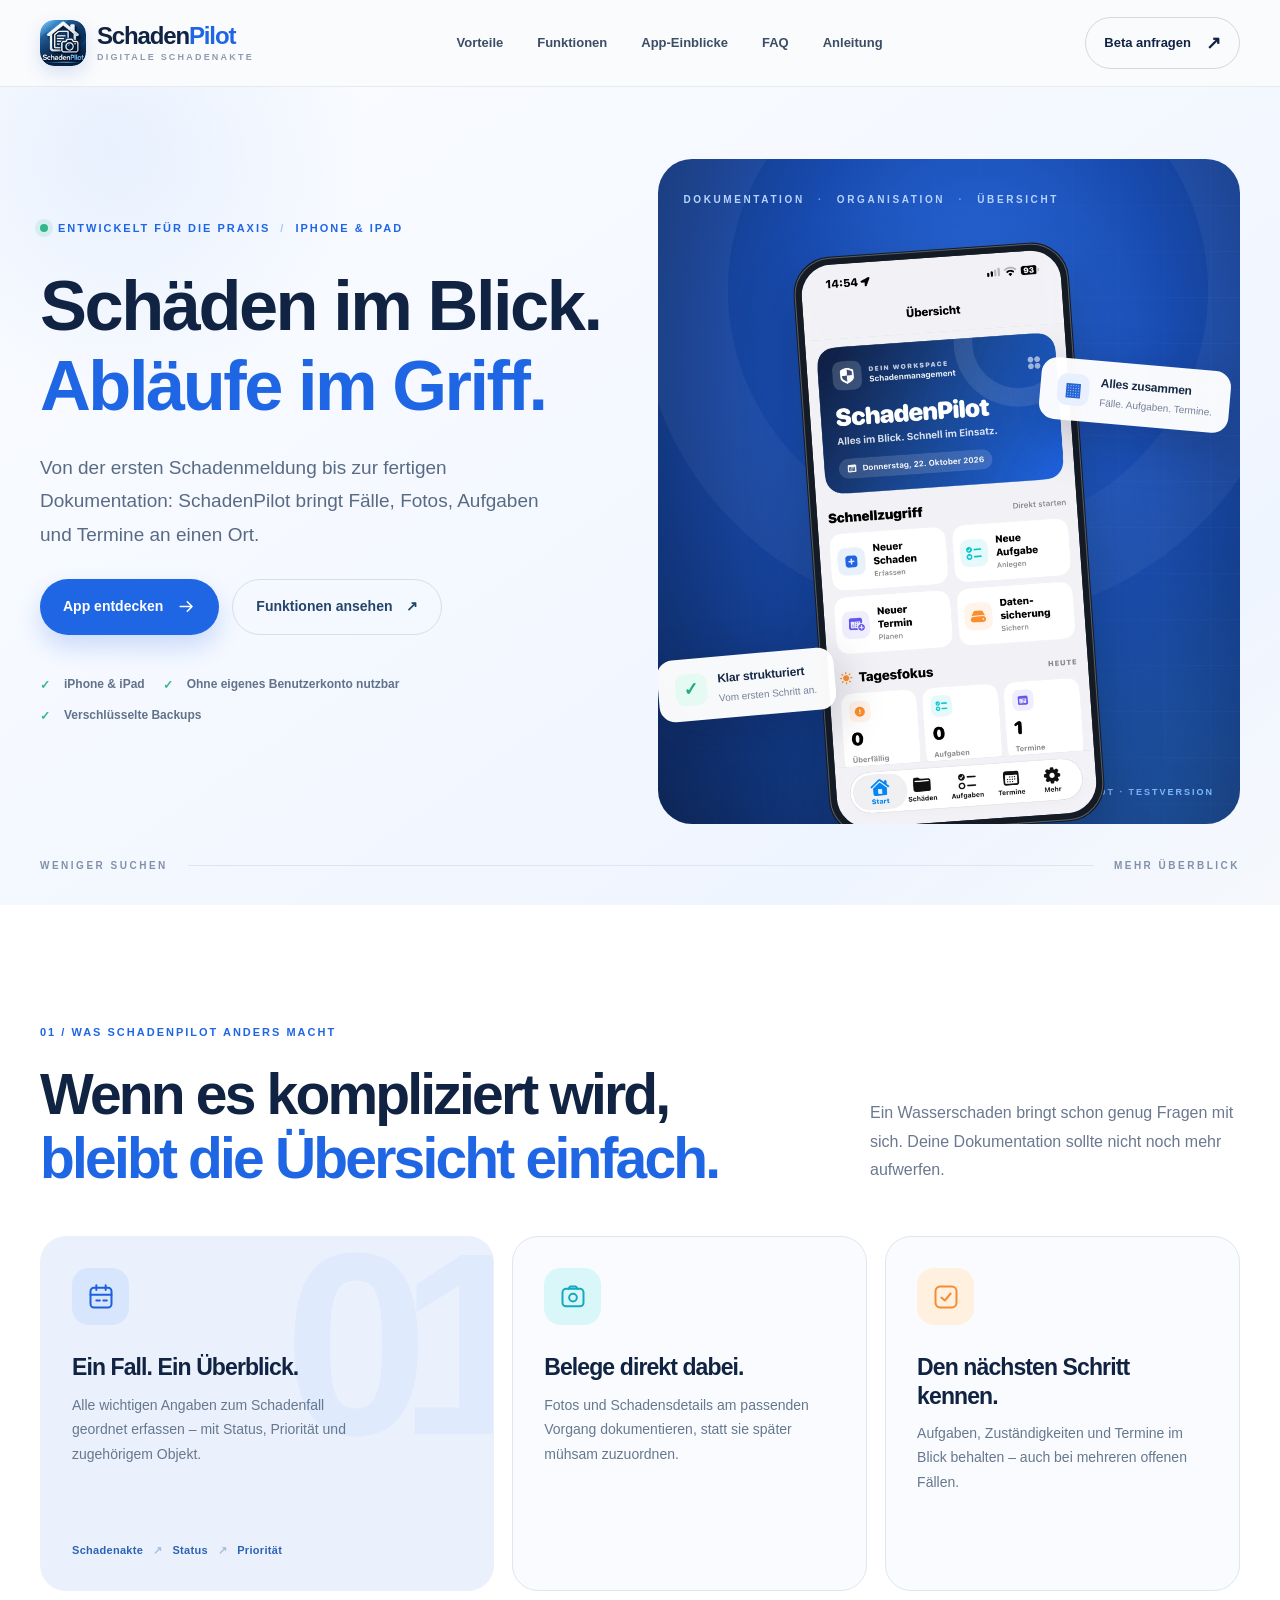
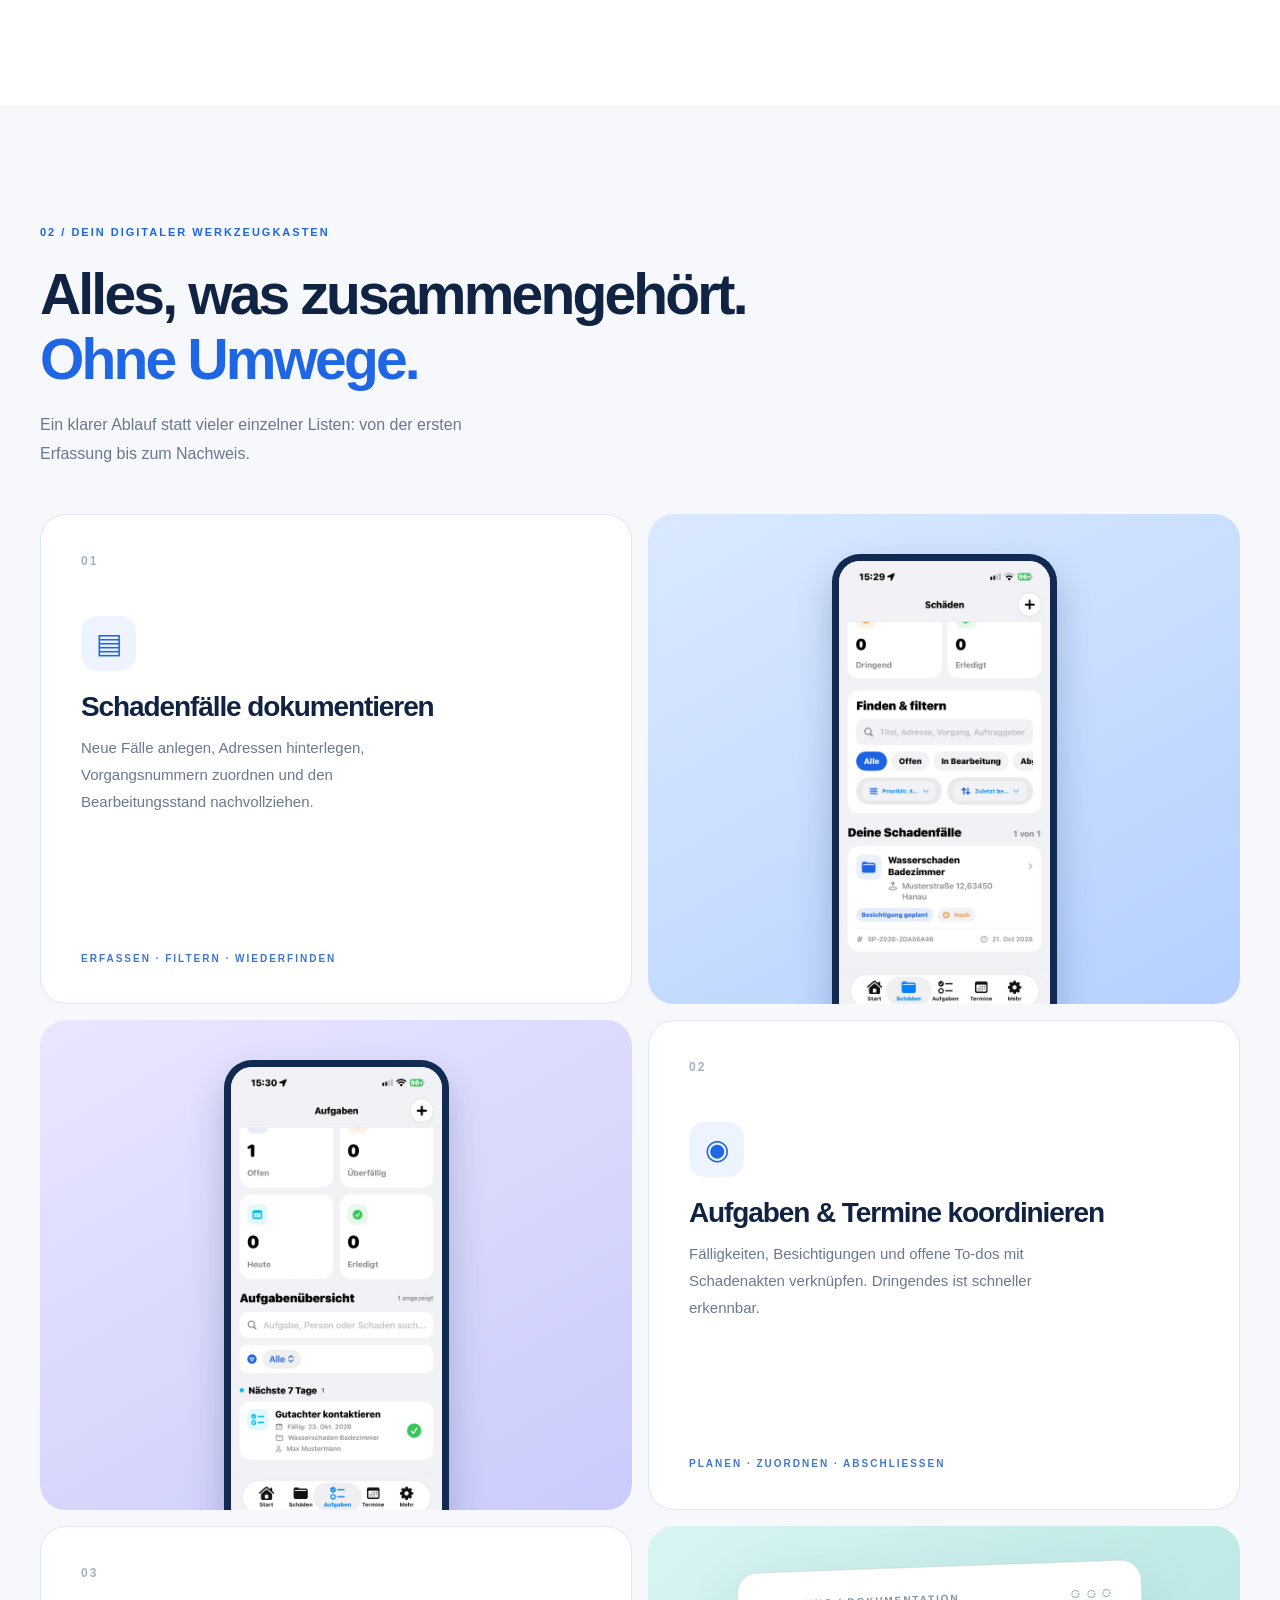
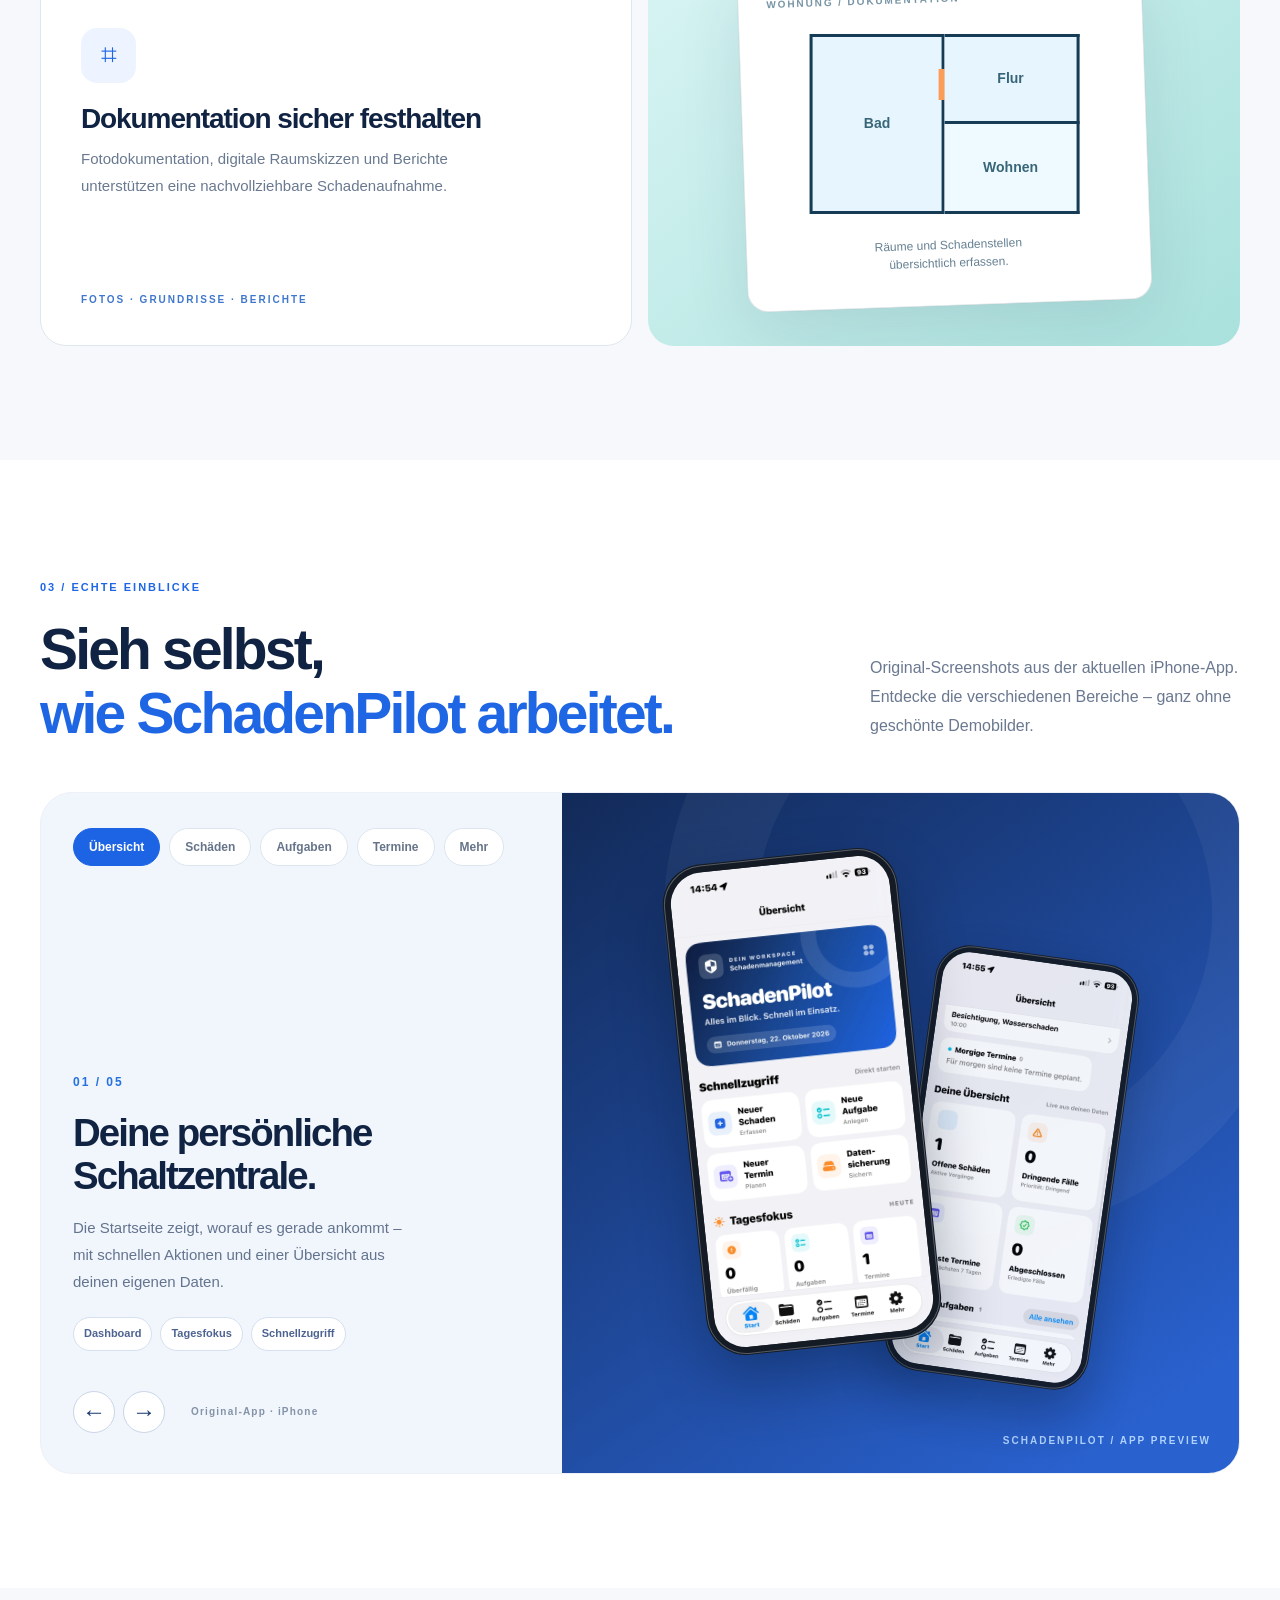
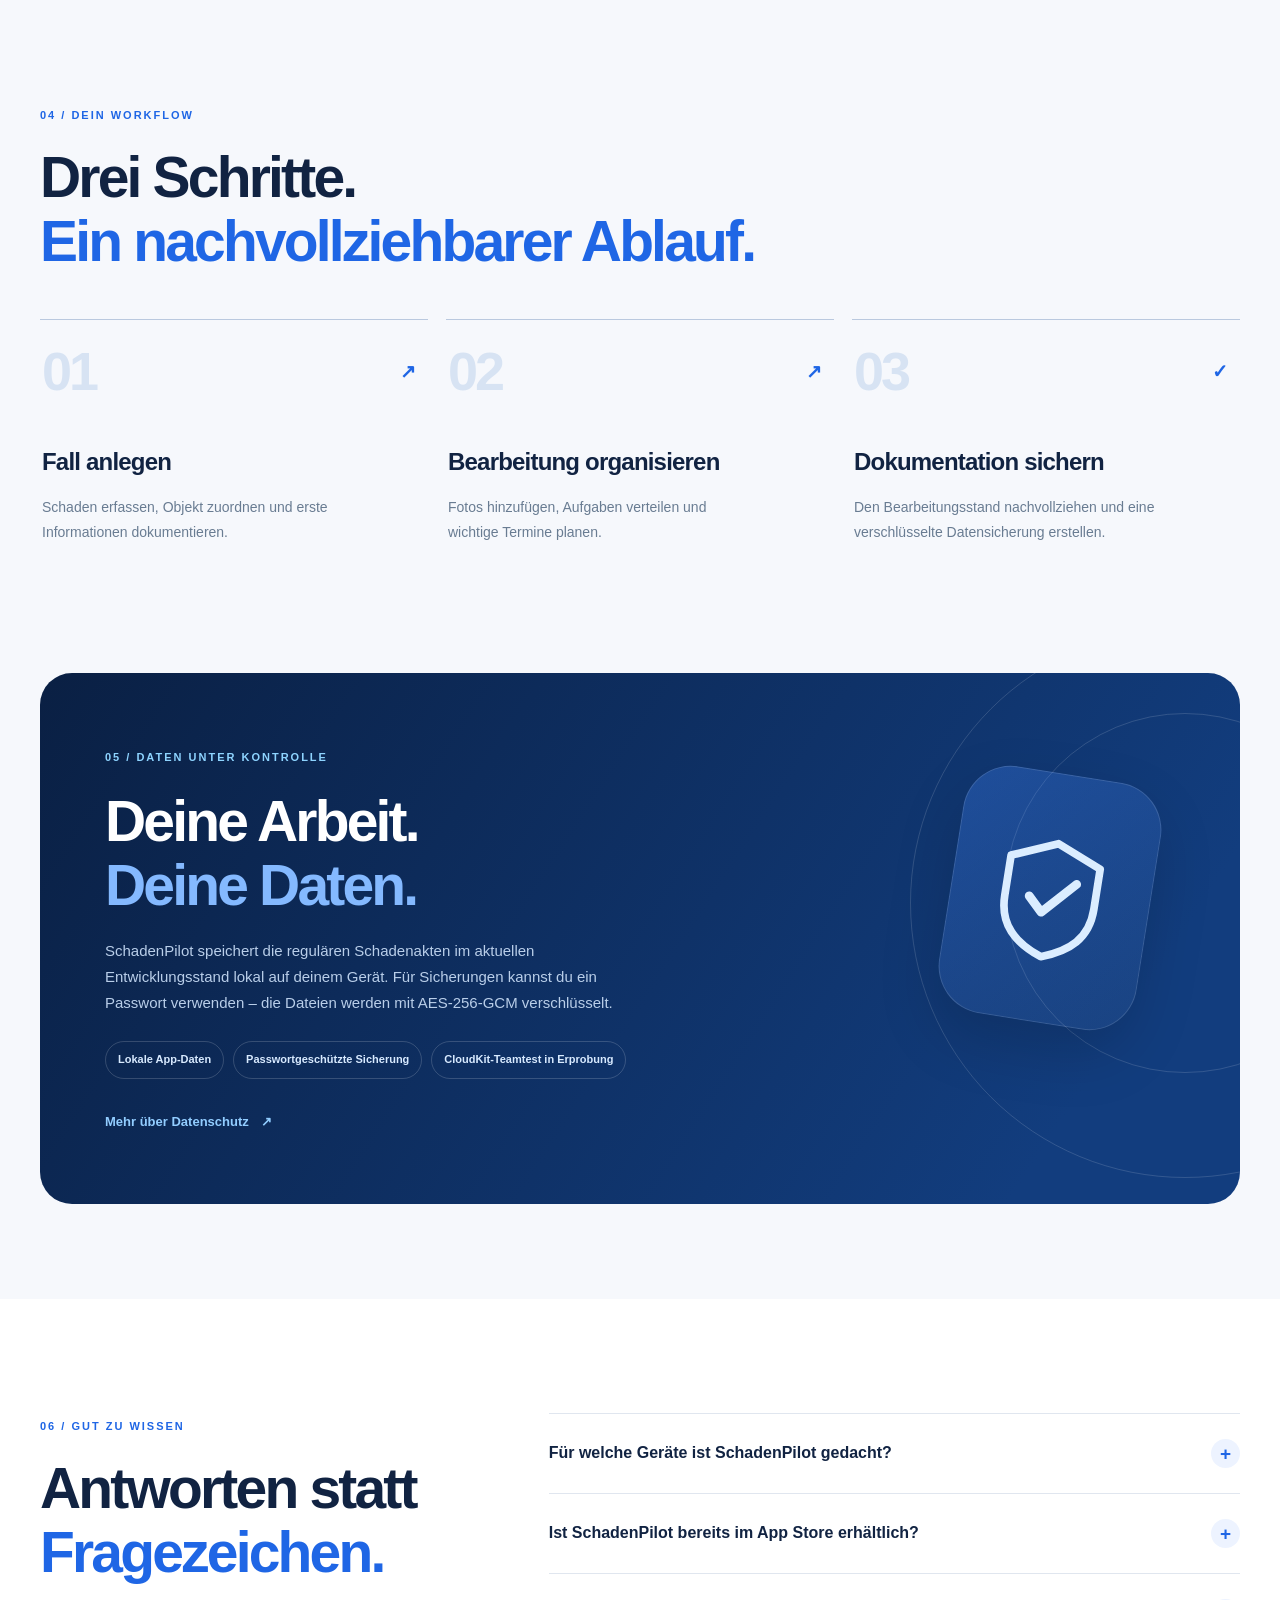
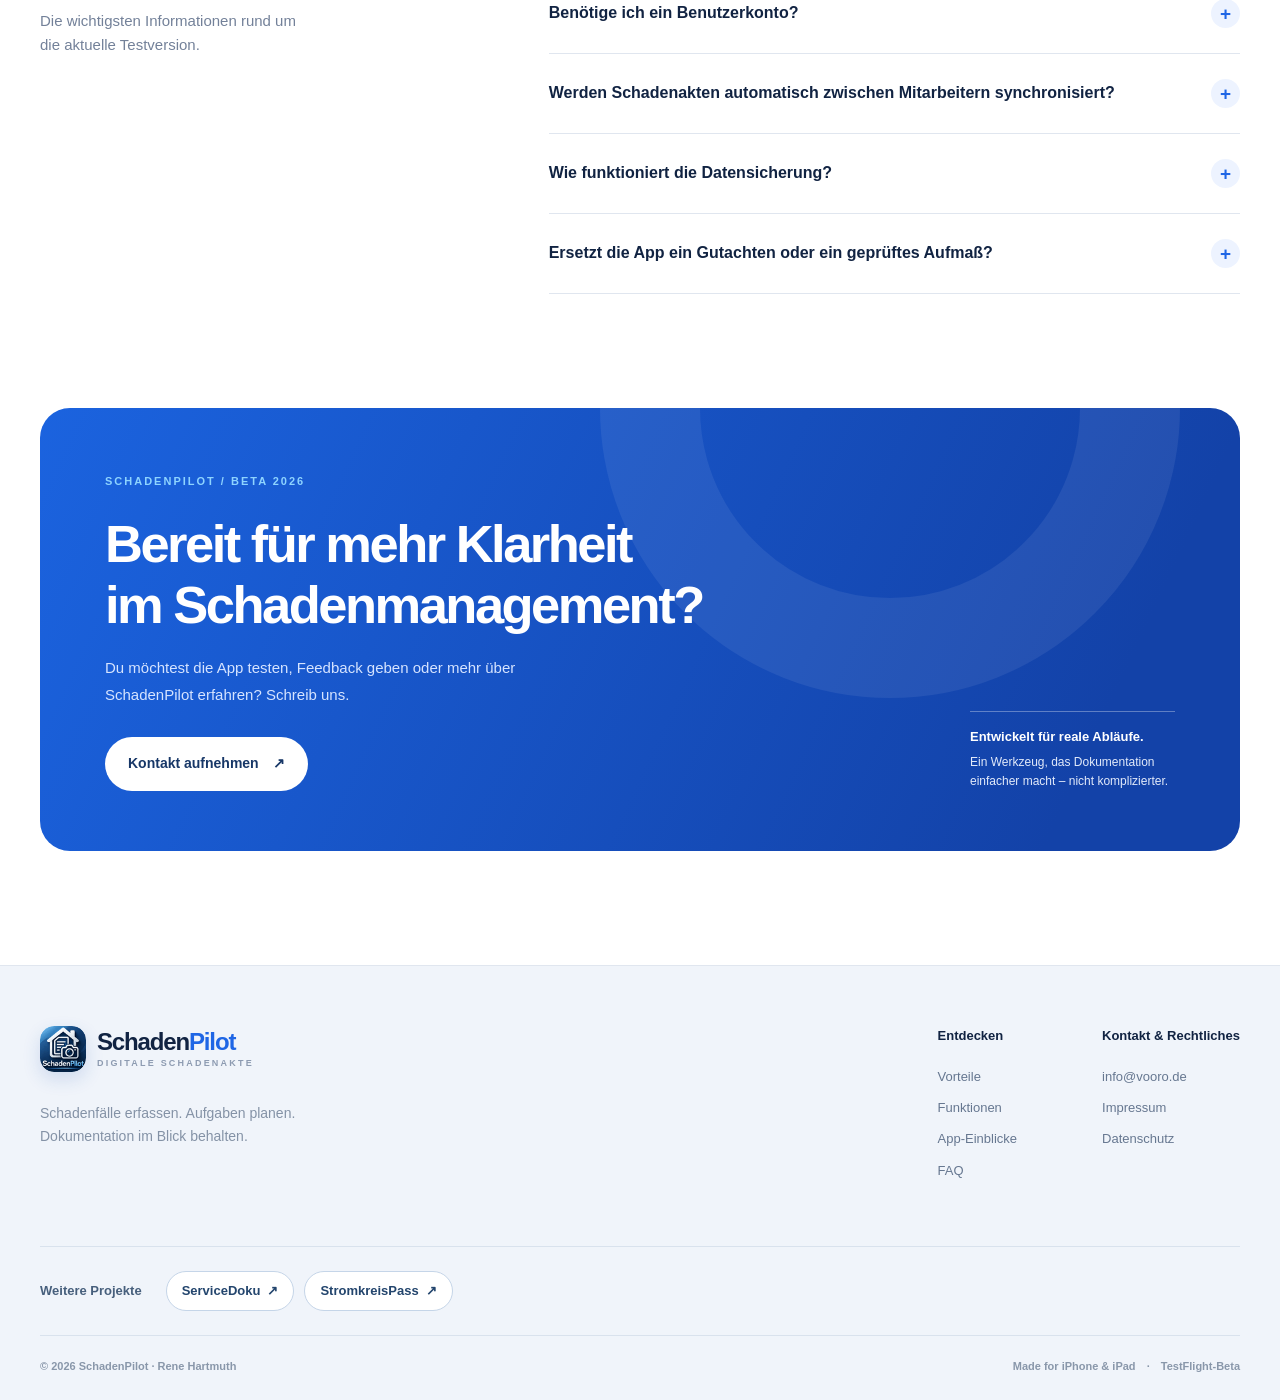
==== commit 6218afcd: "Link user guide from SchadenPilot website navigation" ====
--- a/index.html
+++ b/index.html
@@ -32,12 +32,13 @@
         <a href="#funktionen">Funktionen</a>
         <a href="#app-einblicke">App-Einblicke</a>
         <a href="#fragen">FAQ</a>
+        <a href="hilfe.html">Anleitung</a>
       </nav>
       <a class="header-cta" href="mailto:info@vooro.de?subject=SchadenPilot%20%E2%80%93%20Anfrage%20zur%20Testphase">Beta anfragen <span aria-hidden="true">↗</span></a>
       <button class="mobile-menu-button" aria-label="Menü öffnen" aria-controls="mobile-nav" aria-expanded="false"><span></span><span></span><span></span></button>
     </div>
     <nav id="mobile-nav" class="mobile-nav" aria-label="Mobile Navigation" hidden>
-      <a href="#vorteile">Vorteile</a><a href="#funktionen">Funktionen</a><a href="#app-einblicke">App-Einblicke</a><a href="#fragen">FAQ</a><a href="#kontakt">Kontakt</a>
+      <a href="#vorteile">Vorteile</a><a href="#funktionen">Funktionen</a><a href="#app-einblicke">App-Einblicke</a><a href="#fragen">FAQ</a><a href="hilfe.html">Anleitung</a><a href="#kontakt">Kontakt</a>
     </nav>
   </header>
 
--- a/assets/styles.css
+++ b/assets/styles.css
@@ -43,3 +43,12 @@
   .floating-note small{font-size:9px}
   .note-icon{width:27px;height:27px;font-size:14px}
 }
+
+
+/* Weitere Projekte – passend zum hellen SchadenPilot-Footer */
+.other-projects{display:flex;align-items:center;gap:14px 24px;flex-wrap:wrap;padding:24px 0;margin-bottom:0;border-top:1px solid #d9e2ed}
+.other-projects-label{font-size:13px;font-weight:750;color:#475f7c}
+.other-projects-links{display:flex;gap:10px;flex-wrap:wrap}
+.other-projects-links a{display:inline-flex;gap:7px;align-items:center;border:1px solid #c5d5e8;padding:9px 15px;border-radius:999px;background:#fff;color:#23456d;text-decoration:none;font-size:13px;font-weight:700;transition:background .15s,border-color .15s}
+.other-projects-links a:hover,.other-projects-links a:focus-visible{background:#e8f1ff;border-color:#5089ce;color:#174e9b;text-decoration:none}
+@media(max-width:550px){.other-projects{align-items:flex-start;flex-direction:column;gap:12px}.other-projects-links{gap:8px}}
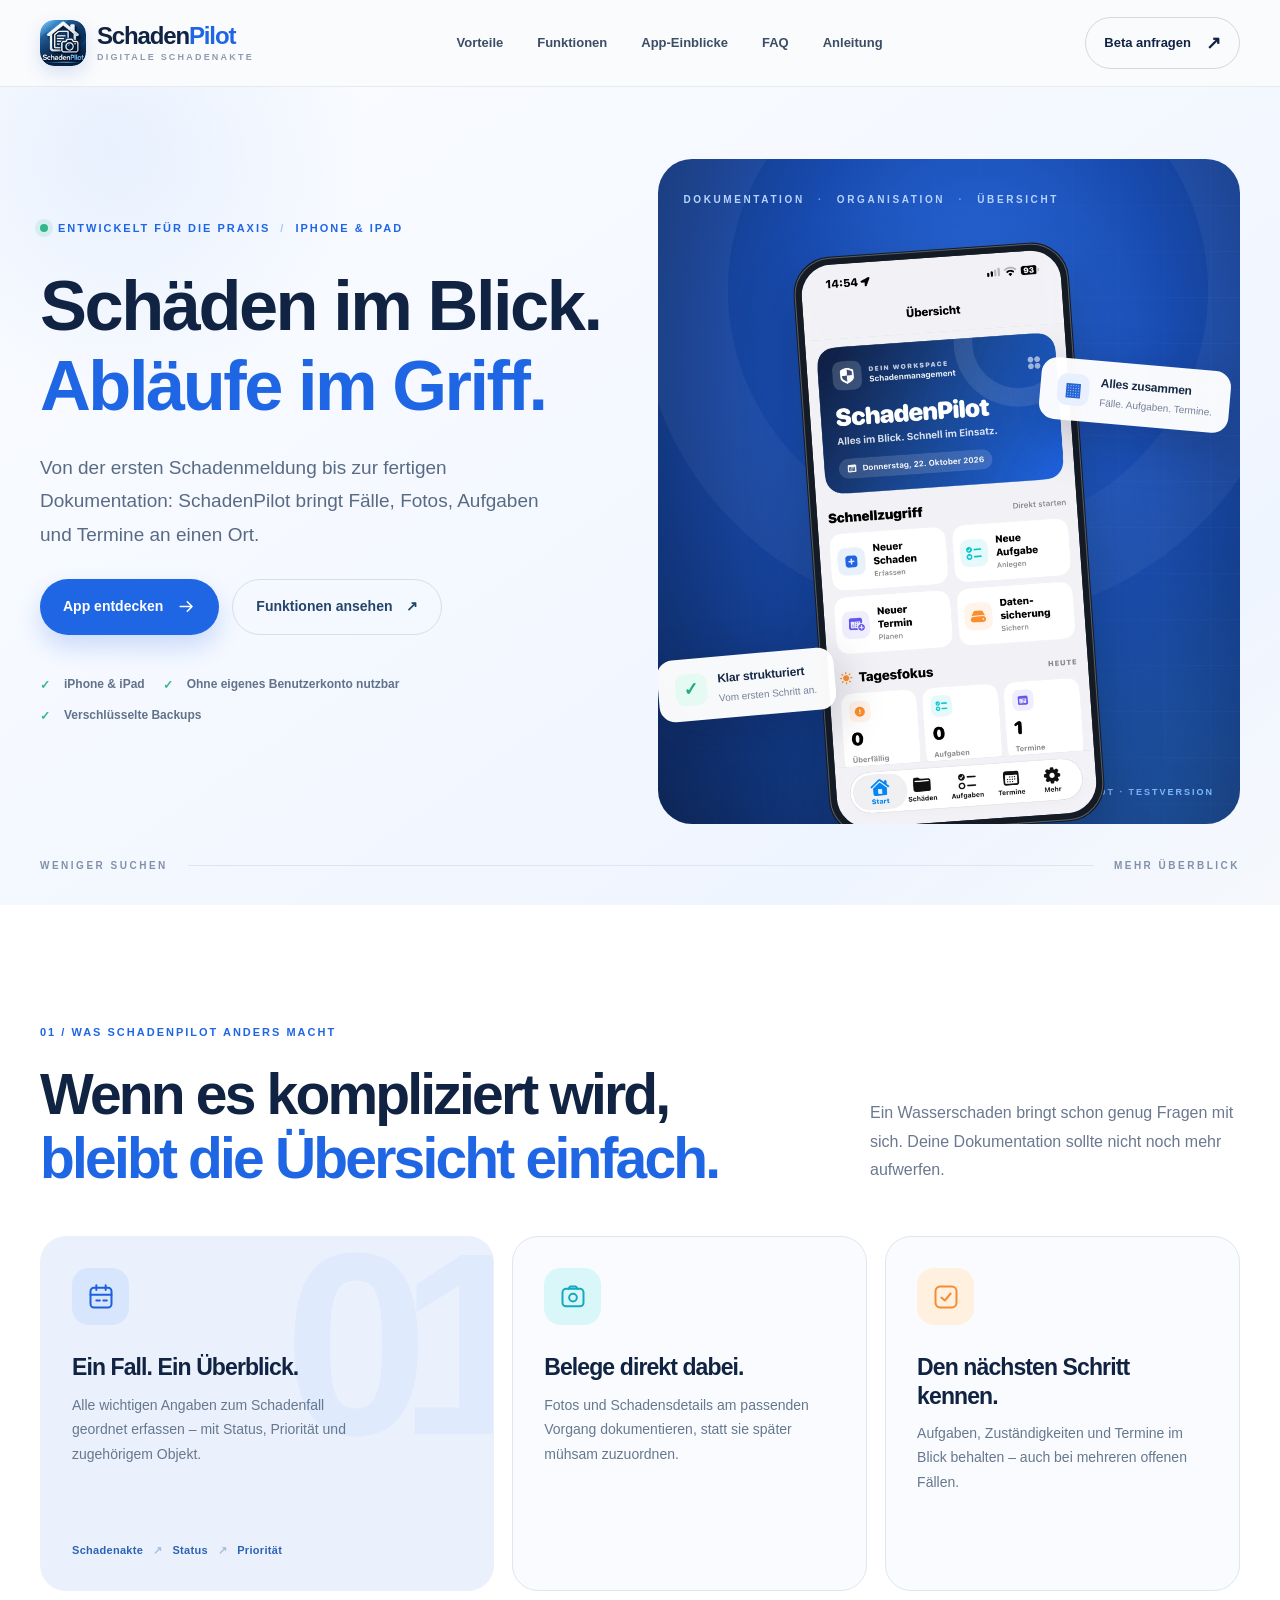
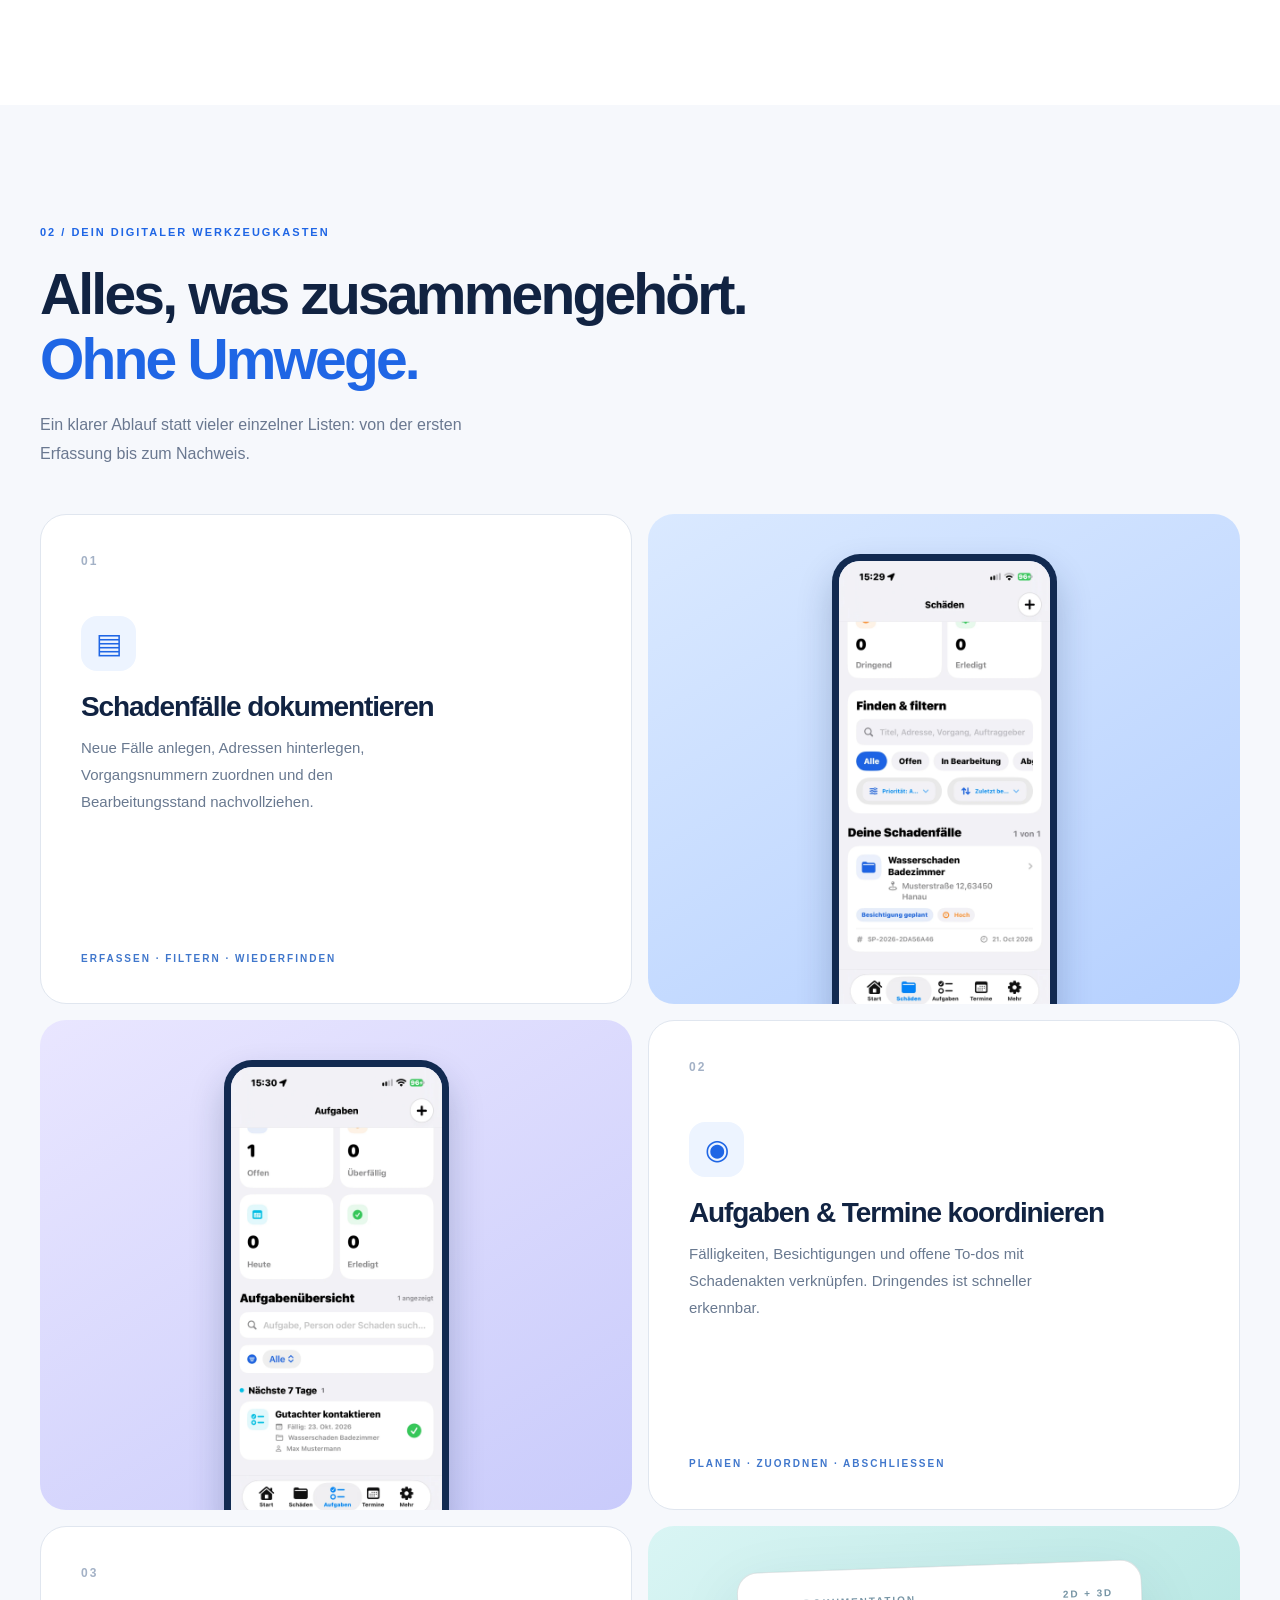
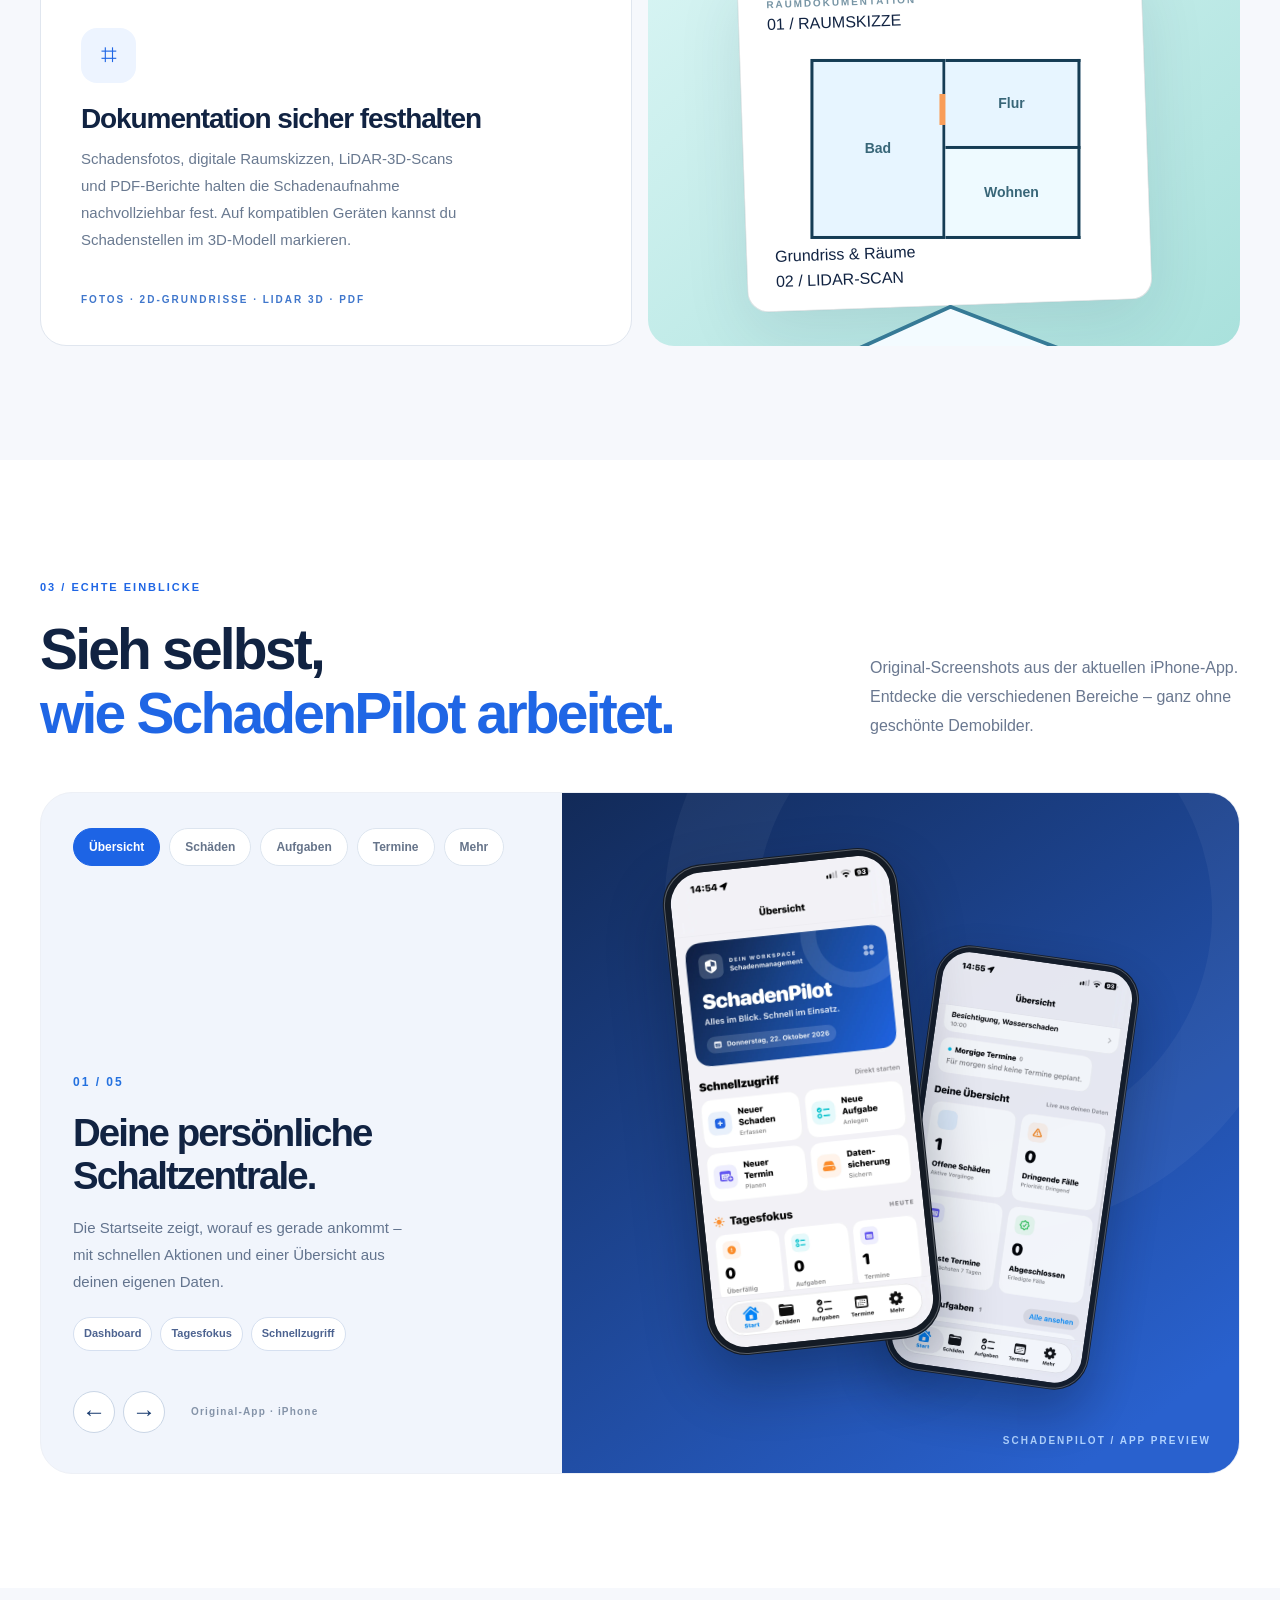
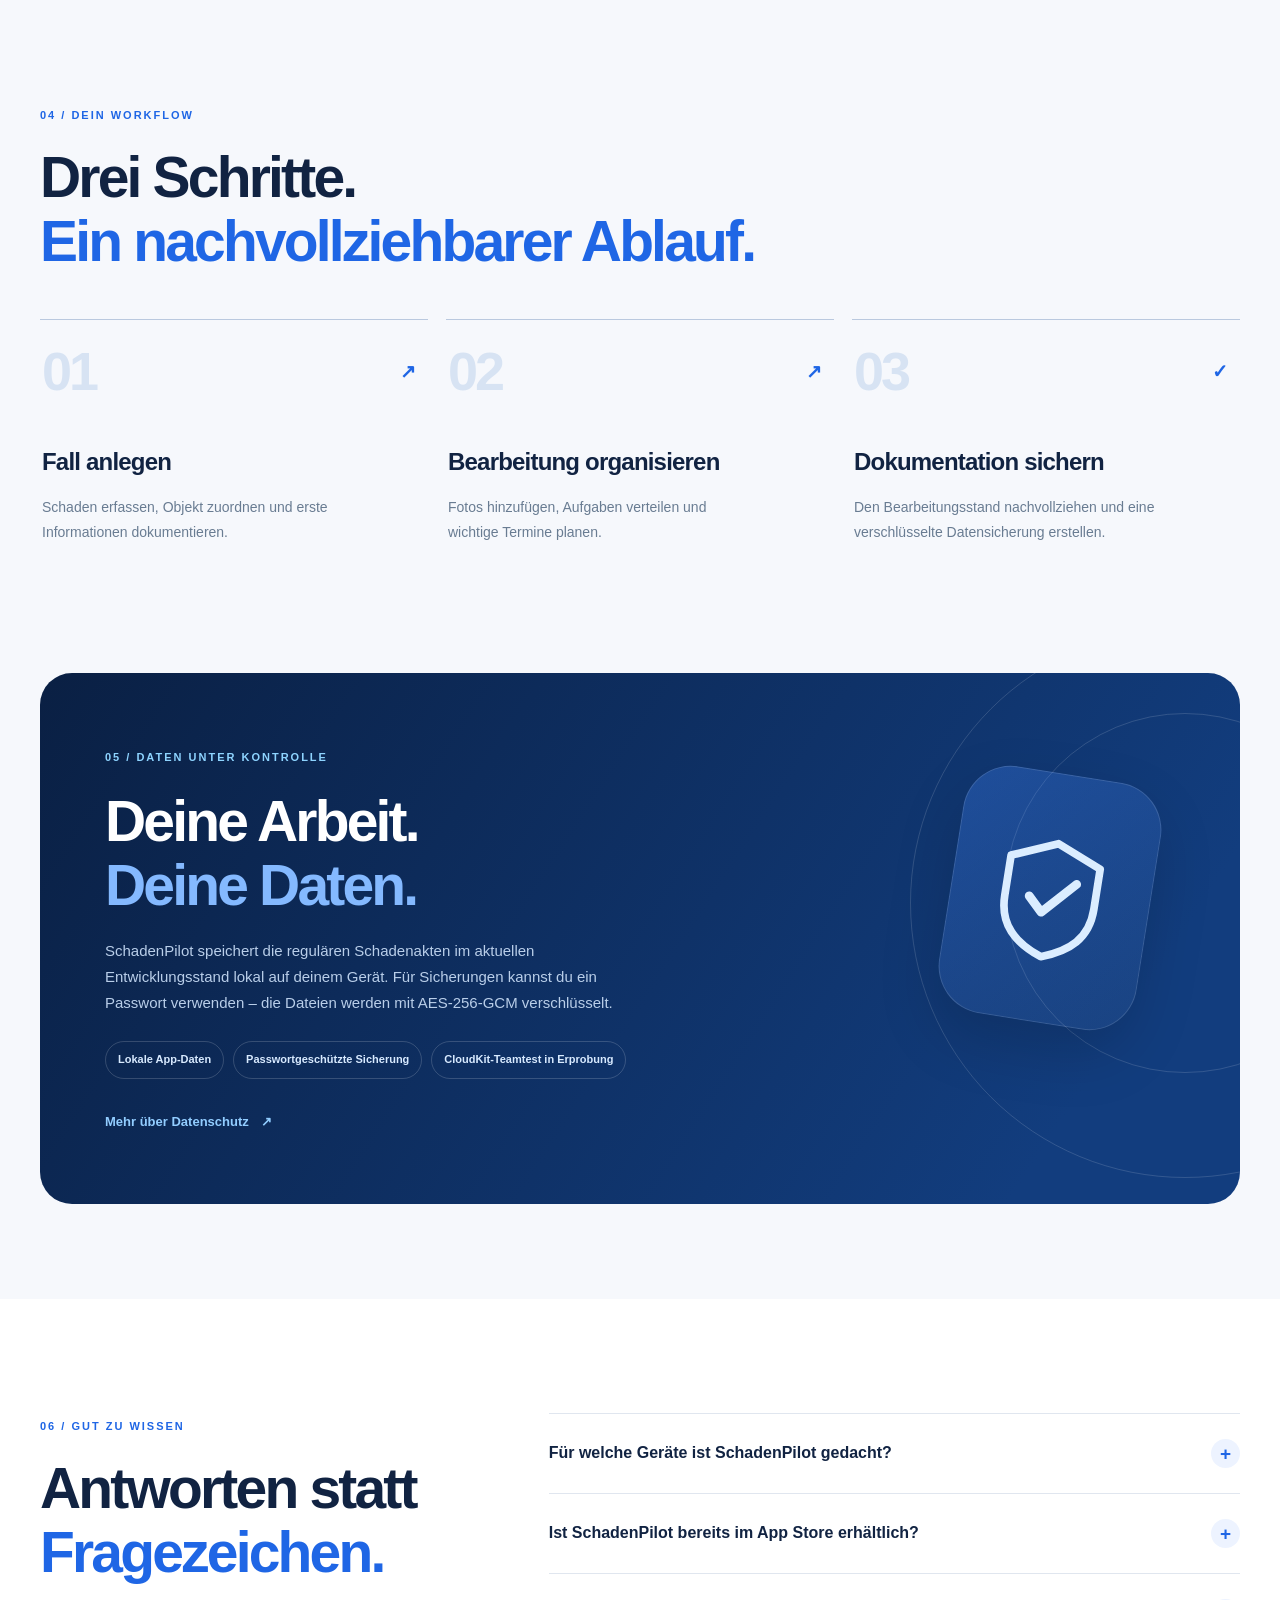
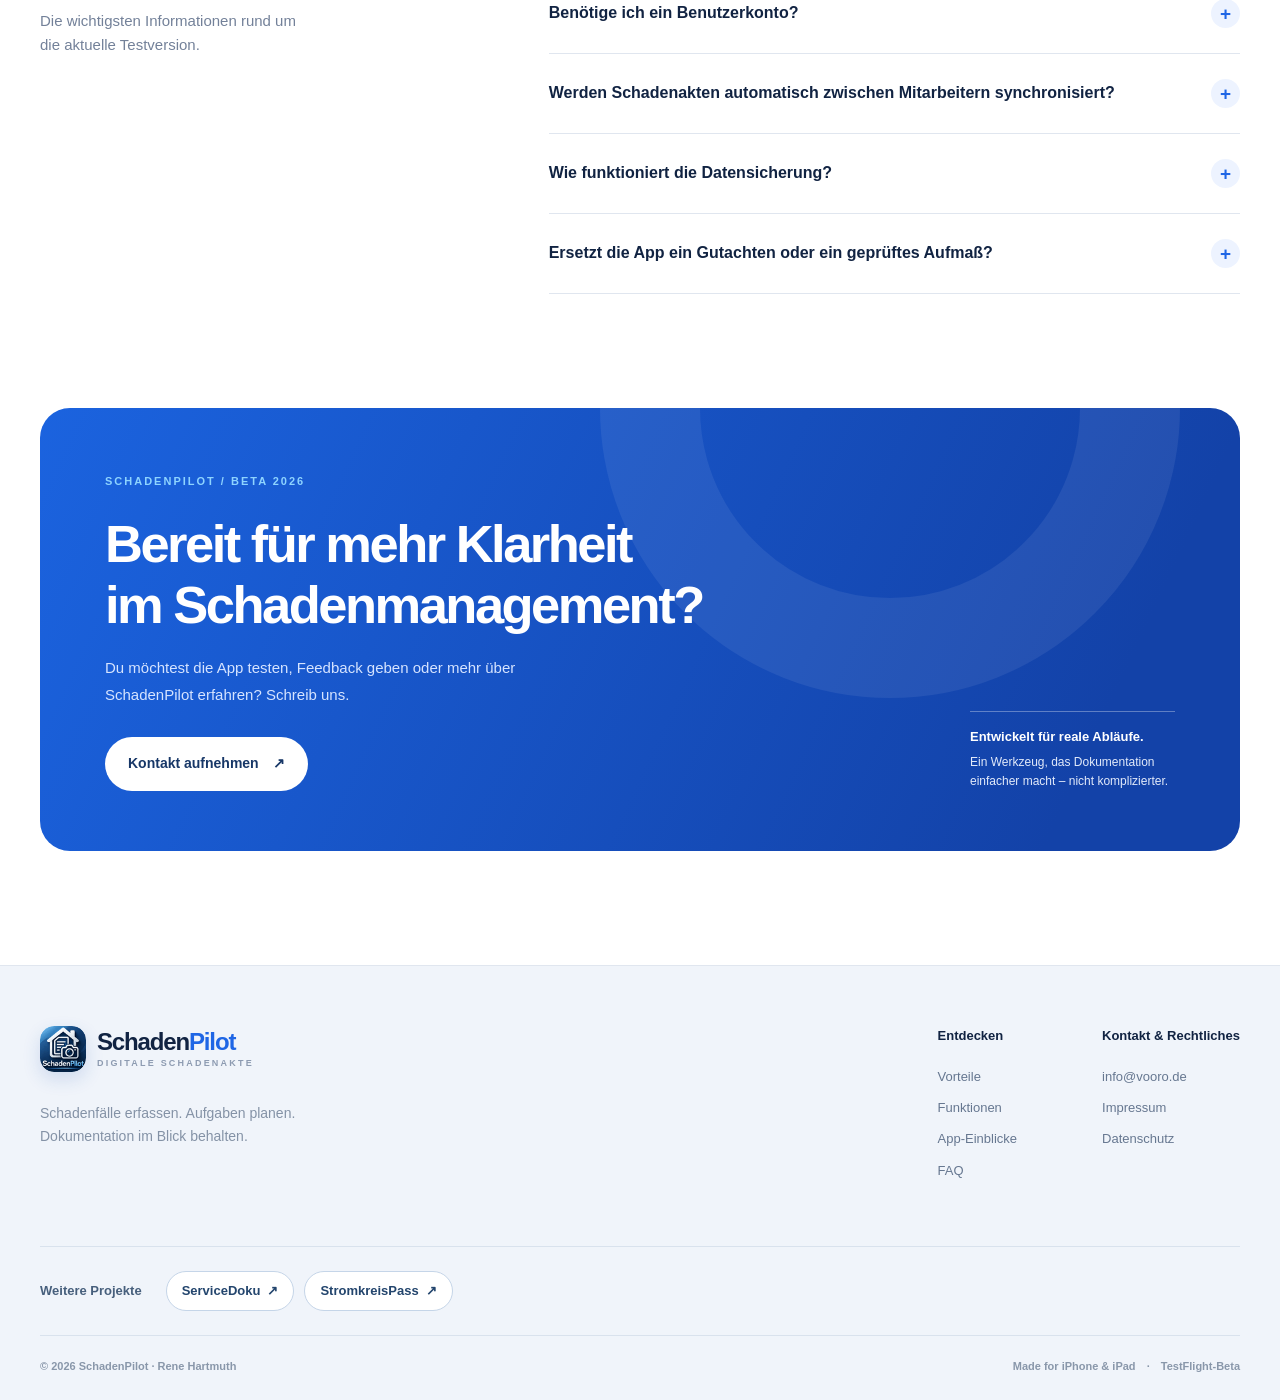
==== commit c7e127b5: "Show LiDAR 3D damage scan next to 2D plan on SchadenPilot homepage" ====
--- a/index.html
+++ b/index.html
@@ -98,8 +98,46 @@
           <div class="function-visual visual-blue"><div class="image-window"><img src="assets/images/schaeden-details.webp" alt="Echter Screenshot einer Schadenfall-Karte mit Vorgangsnummer, Status und Priorität" width="944" height="2048"></div></div>
           <div class="function-visual visual-lilac"><div class="image-window"><img src="assets/images/aufgaben-details.webp" alt="Echte Aufgabenübersicht in SchadenPilot mit einer Aufgabenkarte" width="944" height="2048"></div></div>
           <div class="function-text"><span class="function-count">02</span><div class="function-symbol">◉</div><h3>Aufgaben &amp; Termine koordinieren</h3><p>Fälligkeiten, Besichtigungen und offene To-dos mit Schadenakten verknüpfen. Dringendes ist schneller erkennbar.</p><span class="function-detail">PLANEN · ZUORDNEN · ABSCHLIESSEN</span></div>
-          <div class="function-text"><span class="function-count">03</span><div class="function-symbol">⌗</div><h3>Dokumentation sicher festhalten</h3><p>Fotodokumentation, digitale Raumskizzen und Berichte unterstützen eine nachvollziehbare Schadenaufnahme.</p><span class="function-detail">FOTOS · GRUNDRISSE · BERICHTE</span></div>
-          <div class="function-visual visual-mint"><div class="function-illustration"><div class="illus-head"><span>WOHNUNG / DOKUMENTATION</span><span>◌ ◌ ◌</span></div><div class="plan-art" aria-hidden="true"><div class="room room-a"><span>Bad</span><i class="wall-mark mark-door"></i></div><div class="room room-b"><span>Flur</span></div><div class="room room-c"><span>Wohnen</span></div></div><p>Räume und Schadenstellen<br>übersichtlich erfassen.</p></div></div>
+          <div class="function-text"><span class="function-count">03</span><div class="function-symbol">⌗</div><h3>Dokumentation sicher festhalten</h3><p>Schadensfotos, digitale Raumskizzen, LiDAR-3D-Scans und PDF-Berichte halten die Schadenaufnahme nachvollziehbar fest. Auf kompatiblen Geräten kannst du Schadenstellen im 3D-Modell markieren.</p><span class="function-detail">FOTOS · 2D-GRUNDRISSE · LIDAR 3D · PDF</span></div>
+          <div class="function-visual visual-mint visual-documentation">
+            <div class="function-illustration function-illustration-doc">
+              <div class="illus-head"><span>RAUMDOKUMENTATION</span><span class="illus-live">2D + 3D</span></div>
+              <div class="document-modes">
+                <div class="document-mode">
+                  <span class="mode-caption">01 / RAUMSKIZZE</span>
+                  <div class="plan-art plan-art-compact" aria-label="Schematischer 2D-Grundriss mit Bad, Flur und Wohnen" role="img"><div class="room room-a"><span>Bad</span><i class="wall-mark mark-door"></i></div><div class="room room-b"><span>Flur</span></div><div class="room room-c"><span>Wohnen</span></div></div>
+                  <span class="mode-foot">Grundriss &amp; Räume</span>
+                </div>
+                <div class="document-mode document-mode-lidar">
+                  <span class="mode-caption">02 / LIDAR-SCAN</span>
+                  <svg class="lidar-model-art" viewBox="0 0 220 165" role="img" aria-labelledby="lidar-model-title lidar-model-desc" xmlns="http://www.w3.org/2000/svg">
+                    <title id="lidar-model-title">Beispielhafte LiDAR-Raumerfassung mit roter Schadensmarkierung</title>
+                    <desc id="lidar-model-desc">Schematisch dargestelltes dreidimensionales Raummodell mit Wänden, Bodenraster und einem roten markierten Schadenpunkt.</desc>
+                    <defs>
+                      <linearGradient id="lidarFloor" x1="0" y1="0" x2="1" y2="1"><stop stop-color="#DAEDF8"/><stop offset="1" stop-color="#9DCEDE"/></linearGradient>
+                      <linearGradient id="lidarWall" x1="0" y1="0" x2="1" y2="1"><stop stop-color="#E9F7FB"/><stop offset="1" stop-color="#B4D9E7"/></linearGradient>
+                    </defs>
+                    <path d="M25 47 110 12 195 48 110 89Z" fill="#F3FBFF" stroke="#367A96" stroke-width="2.4" stroke-linejoin="round"/>
+                    <path d="M25 47 110 89 110 151 25 108Z" fill="url(#lidarWall)" stroke="#367A96" stroke-width="2.4" stroke-linejoin="round"/>
+                    <path d="M110 89 195 48 195 108 110 151Z" fill="#D7EDF5" stroke="#367A96" stroke-width="2.4" stroke-linejoin="round"/>
+                    <path d="M25 108 110 151 195 108 110 68Z" fill="url(#lidarFloor)" stroke="#367A96" stroke-width="2.4" stroke-linejoin="round"/>
+                    <g fill="none" stroke="#4B9EB8" stroke-width=".9" opacity=".6">
+                      <path d="M47 119 133 79M68 130 153 89M90 140 173 98M47 97 131 140M68 87 152 130M89 77 173 119"/>
+                      <path d="M25 67 110 108 195 67M25 88 110 129 195 88" stroke-dasharray="3 3"/>
+                      <path d="M53 60 53 121M81 74 81 136M138 76 138 136M167 62 167 122" stroke-dasharray="2 4"/>
+                    </g>
+                    <path d="M110 89 110 151" stroke="#286D91" stroke-width="2.3"/>
+                    <circle cx="153" cy="99" r="14" fill="#EA514E" opacity=".15"/>
+                    <circle cx="153" cy="99" r="8" fill="none" stroke="#E74747" stroke-width="2"/>
+                    <circle cx="153" cy="99" r="4.2" fill="#E74747" stroke="#fff" stroke-width="1.5"/>
+                  </svg>
+                  <span class="mode-foot"><span class="mode-red-dot" aria-hidden="true"></span> 3D-Modell &amp; Schadenpunkt</span>
+                </div>
+              </div>
+              <p class="doc-caption">Schadenstellen in 2D dokumentieren oder mit LiDAR räumlich erfassen.</p>
+              <span class="doc-art-note">Schematische Darstellung · LiDAR benötigt ein kompatibles Gerät.</span>
+            </div>
+          </div>
         </div>
       </div>
     </section>
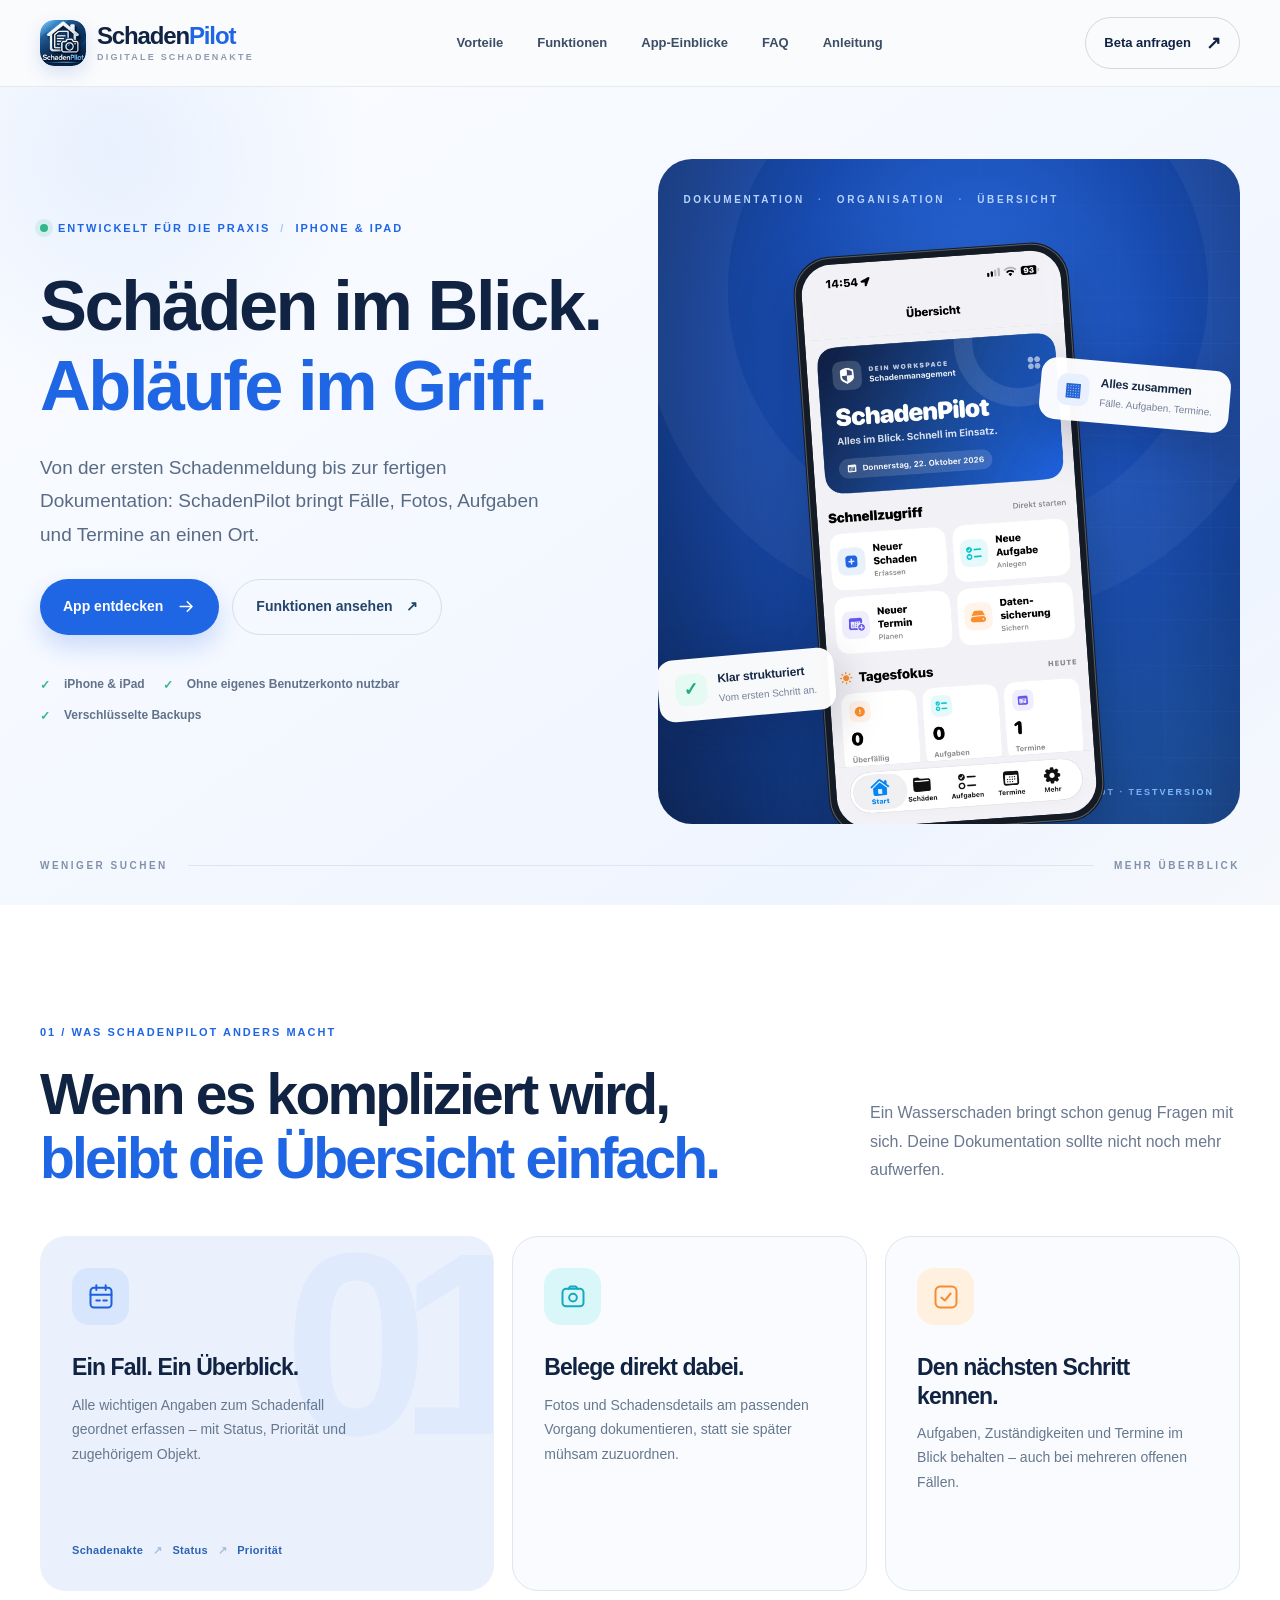
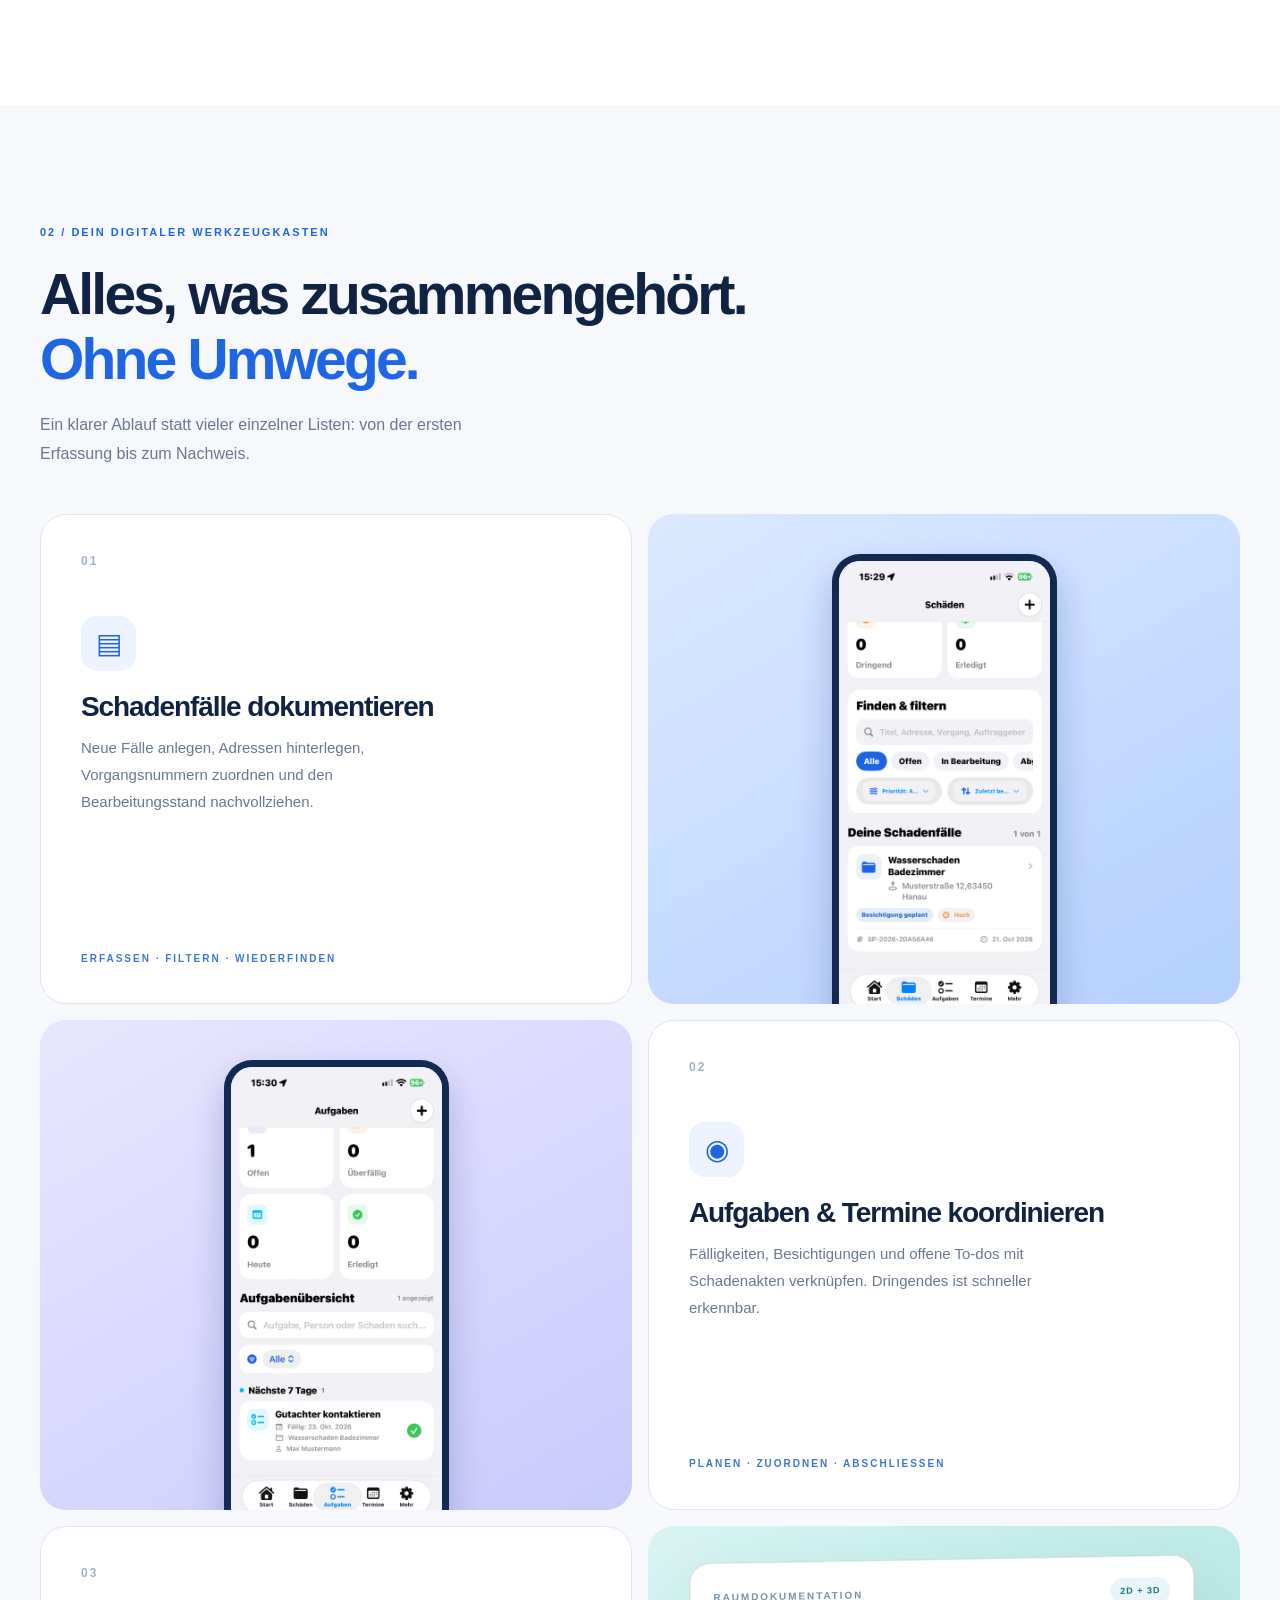
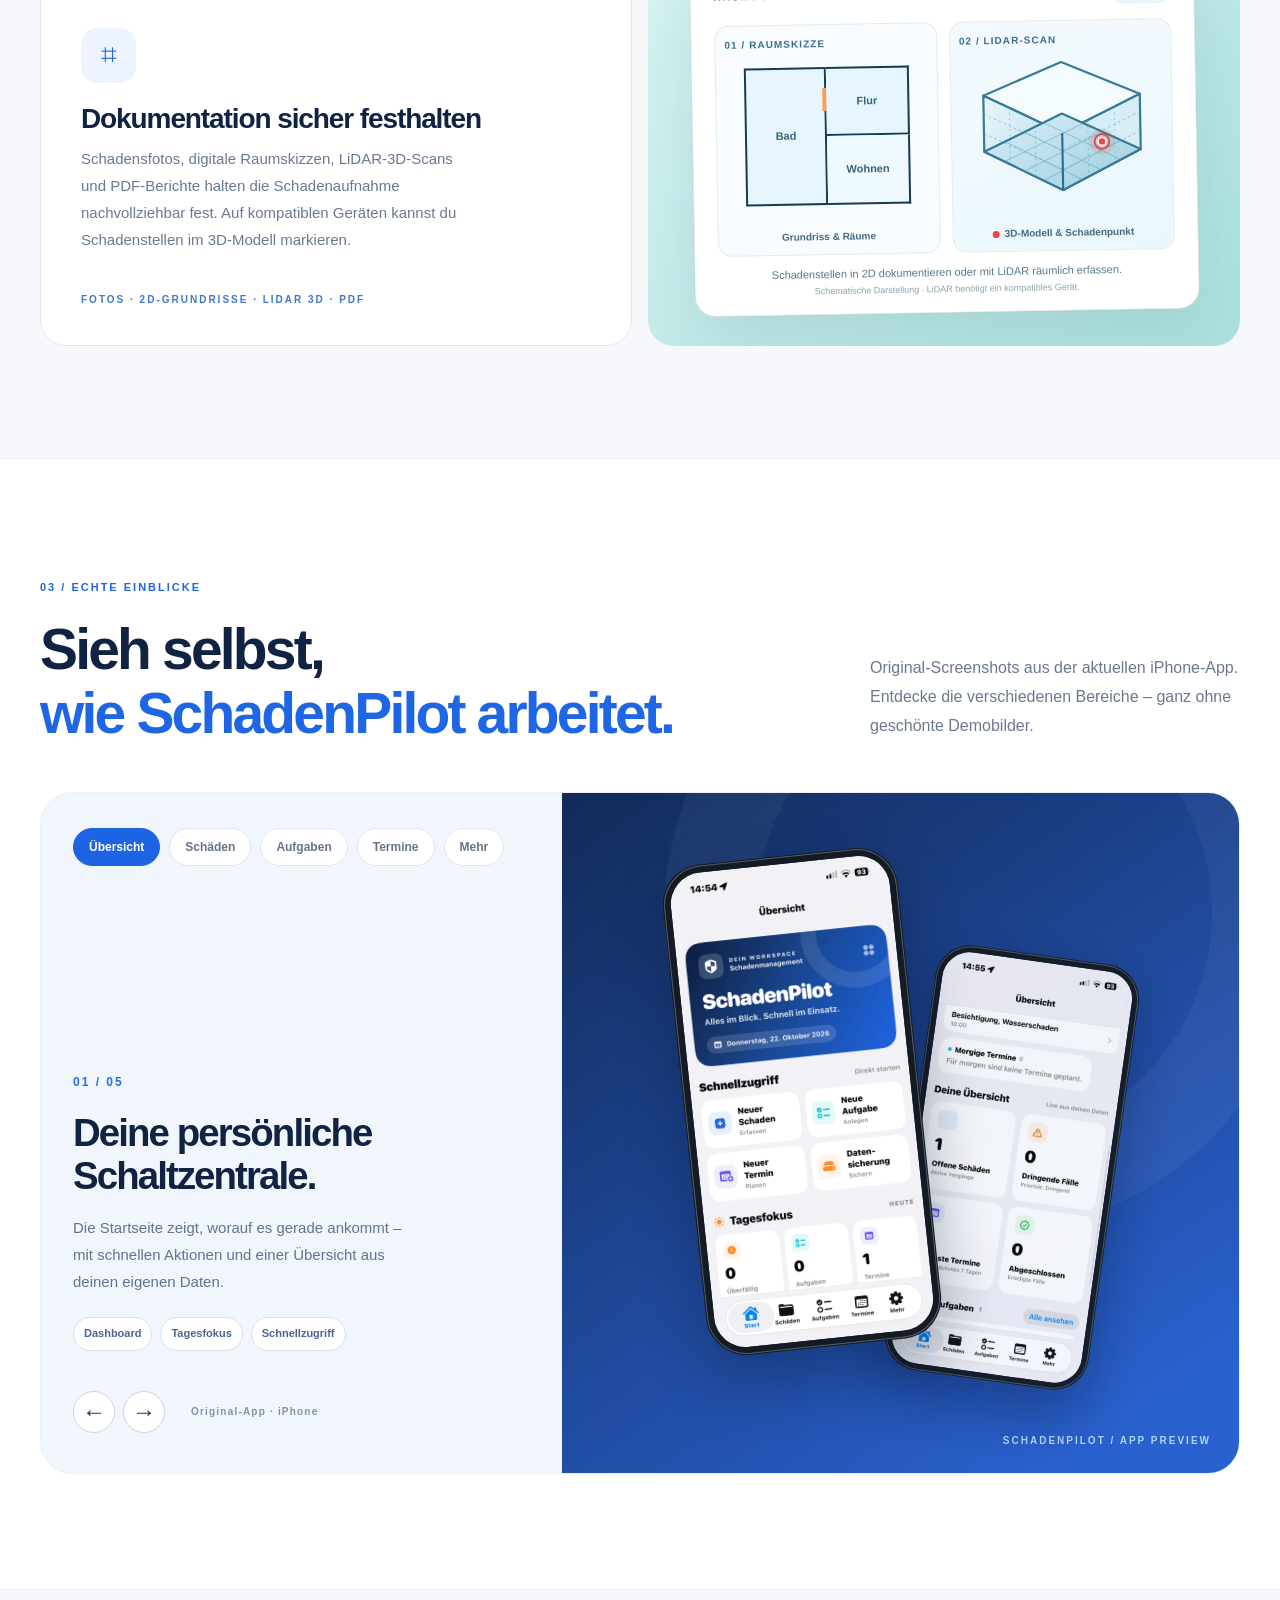
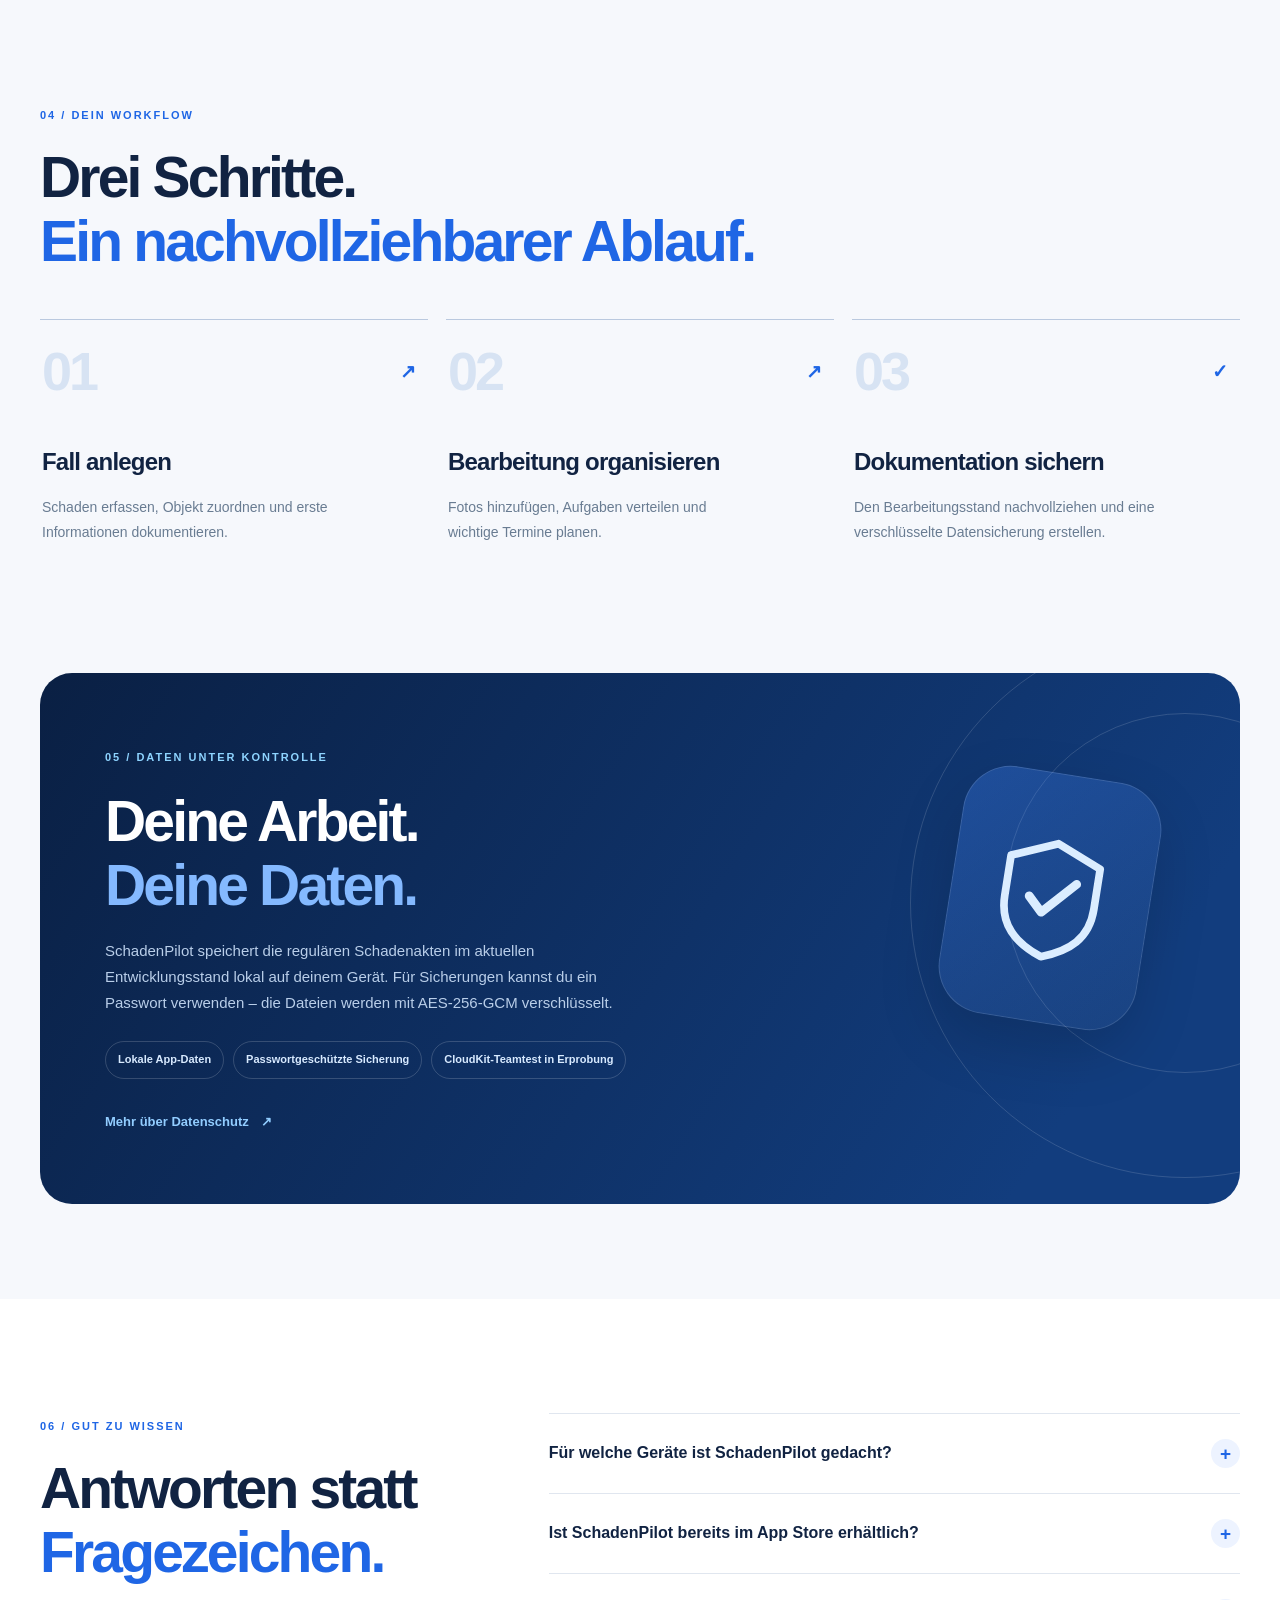
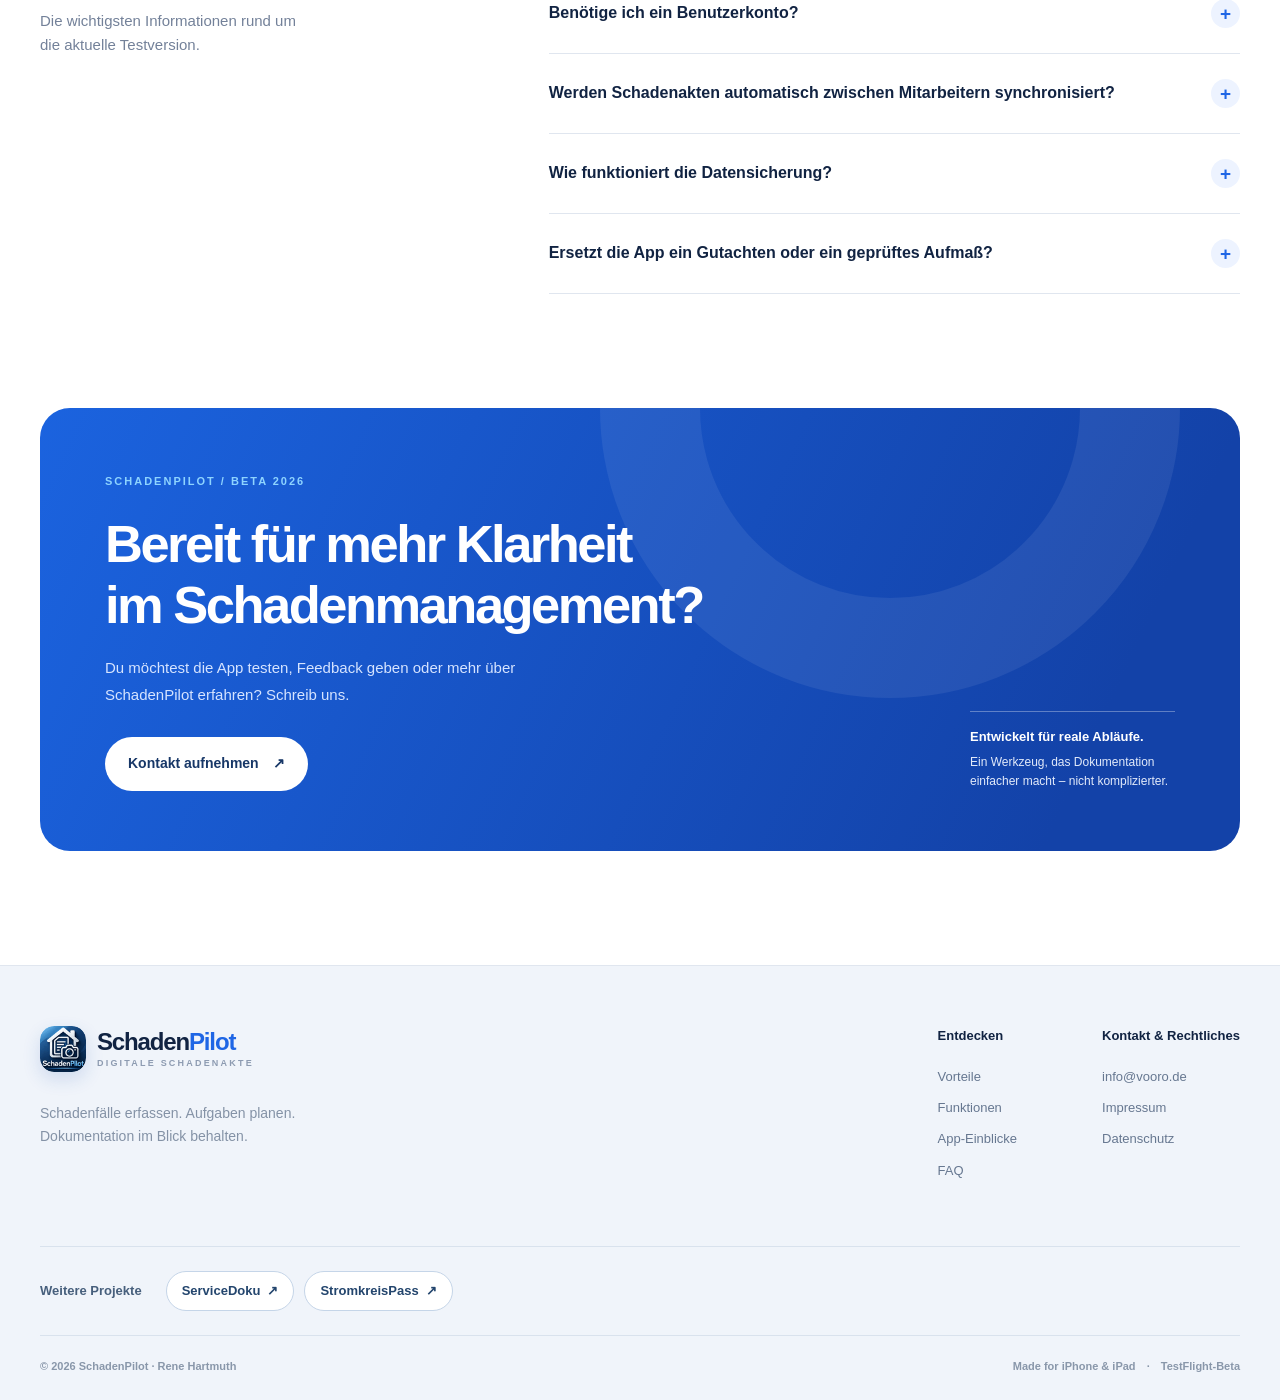
==== commit 3bd70950: "Correct outdated team sharing FAQ before App Store review" ====
--- a/index.html
+++ b/index.html
@@ -181,7 +181,7 @@
       <details><summary>Für welche Geräte ist SchadenPilot gedacht? <span aria-hidden="true">+</span></summary><p>SchadenPilot wird für iPhone und iPad entwickelt. Das Layout passt sich an unterschiedliche Bildschirmgrößen an.</p></details>
       <details><summary>Ist SchadenPilot bereits im App Store erhältlich? <span aria-hidden="true">+</span></summary><p>Aktuell wird die App über Apple TestFlight mit eingeladenen Testpersonen erprobt. Eine öffentliche App-Store-Veröffentlichung ist noch nicht angekündigt.</p></details>
       <details><summary>Benötige ich ein Benutzerkonto? <span aria-hidden="true">+</span></summary><p>Für die grundlegende Dokumentation in der App ist kein eigenes SchadenPilot-Benutzerkonto nötig. Ein iCloud-Konto ist nur für optionale Apple-CloudKit-Testfunktionen erforderlich.</p></details>
-      <details><summary>Werden Schadenakten automatisch zwischen Mitarbeitern synchronisiert? <span aria-hidden="true">+</span></summary><p>Noch nicht. Die Teamfreigabe wird zunächst mit künstlichen Testeinträgen geprüft. Eine automatische Synchronisierung echter Schadenakten ist noch nicht Teil dieser Testversion.</p></details>
+      <details><summary>Werden Schadenakten automatisch zwischen Mitarbeitern synchronisiert? <span aria-hidden="true">+</span></summary><p>Noch nicht. Die Teamfreigabe wird zunächst mit künstlichen Testeinträgen geprüft. Einzelne Schadenfälle lassen sich über iCloud mit eingeladenen Teammitgliedern teilen. Änderungen werden in der gemeinsamen Teamakte gespeichert und können kontrolliert in die eigene Akte übernommen werden. Fotos und LiDAR-Dateien werden gesondert freigegeben.</p></details>
       <details><summary>Wie funktioniert die Datensicherung? <span aria-hidden="true">+</span></summary><p>Du kannst eine passwortgeschützte Sicherungsdatei erzeugen und an einem selbst gewählten Ort ablegen. Die Sicherung nutzt AES-256-GCM. Bewahre das Sicherungspasswort sicher auf.</p></details>
       <details><summary>Ersetzt die App ein Gutachten oder ein geprüftes Aufmaß? <span aria-hidden="true">+</span></summary><p>Nein. SchadenPilot unterstützt die Erfassung und Organisation von Informationen. Raummaße und Skizzen sind manuelle Dokumentationshilfen, keine fachliche Vermessung oder Begutachtung.</p></details>
     </div></div></section>
--- a/assets/styles.css
+++ b/assets/styles.css
@@ -52,3 +52,33 @@
 .other-projects-links a{display:inline-flex;gap:7px;align-items:center;border:1px solid #c5d5e8;padding:9px 15px;border-radius:999px;background:#fff;color:#23456d;text-decoration:none;font-size:13px;font-weight:700;transition:background .15s,border-color .15s}
 .other-projects-links a:hover,.other-projects-links a:focus-visible{background:#e8f1ff;border-color:#5089ce;color:#174e9b;text-decoration:none}
 @media(max-width:550px){.other-projects{align-items:flex-start;flex-direction:column;gap:12px}.other-projects-links{gap:8px}}
+
+
+/* SchadenPilot: 2D-Grundriss + LiDAR-3D-Schaubild in der Dokumentationskachel */
+.visual-documentation{align-items:center;padding:20px}
+.function-illustration-doc{width:min(100%,505px);height:auto;min-height:0;padding:21px 23px 16px;transform:rotate(-1deg)}
+.function-illustration-doc .illus-head{align-items:center;gap:12px}
+.illus-live{display:inline-flex;align-items:center;border-radius:100px;background:#e8f6fa;color:#1e7288;padding:6px 10px;font-size:9px;letter-spacing:1px;white-space:nowrap}
+.document-modes{display:grid;grid-template-columns:minmax(0,1fr) minmax(0,1fr);gap:12px;margin-top:15px}
+.document-mode{display:flex;flex-direction:column;align-items:center;min-width:0;min-height:231px;border:1px solid #dfecf2;border-radius:14px;background:#f8fcff;padding:11px 9px 10px;overflow:hidden}
+.document-mode-lidar{background:linear-gradient(160deg,#f4faff 0%,#e9f7fb 100%)}
+.mode-caption{font-size:10px;color:#39718d;font-weight:900;letter-spacing:1.05px;align-self:flex-start;white-space:nowrap}
+.function-illustration-doc .plan-art-compact{margin:15px auto 6px;width:91%;max-width:165px;grid-template-rows:69px 69px;transform:none}
+.plan-art-compact .room{border-width:2px;font-size:11px}
+.plan-art-compact .mark-door{right:-3px;height:23px;top:19px;width:5px}
+.lidar-model-art{display:block;width:100%;max-width:205px;height:156px;margin:1px auto 1px}
+.mode-foot{margin-top:auto;display:flex;align-items:center;justify-content:center;gap:5px;text-align:center;color:#456b81;font-size:10px;line-height:1.4;font-weight:750}
+.mode-red-dot{flex:none;width:7px;height:7px;background:#e74747;border-radius:100%}
+.function-illustration-doc .doc-caption{font-size:11px;line-height:1.4;color:#56798b;text-align:center;margin:12px 0 3px}
+.doc-art-note{display:block;text-align:center;color:#8aa1ad;font-size:9px;line-height:1.4}
+@media(max-width:470px){
+  .visual-documentation{padding:16px}
+  .function-illustration-doc{padding:15px 13px 13px;height:auto;min-height:0}
+  .document-modes{gap:8px;margin-top:12px}
+  .document-mode{min-height:198px;padding:9px 6px 8px}
+  .mode-caption{font-size:8px;letter-spacing:.7px}
+  .function-illustration-doc .plan-art-compact{grid-template-rows:56px 56px;margin-top:16px;max-width:132px}
+  .lidar-model-art{height:130px}
+  .mode-foot{font-size:8px}
+  .function-illustration-doc .doc-caption{font-size:10px}
+}
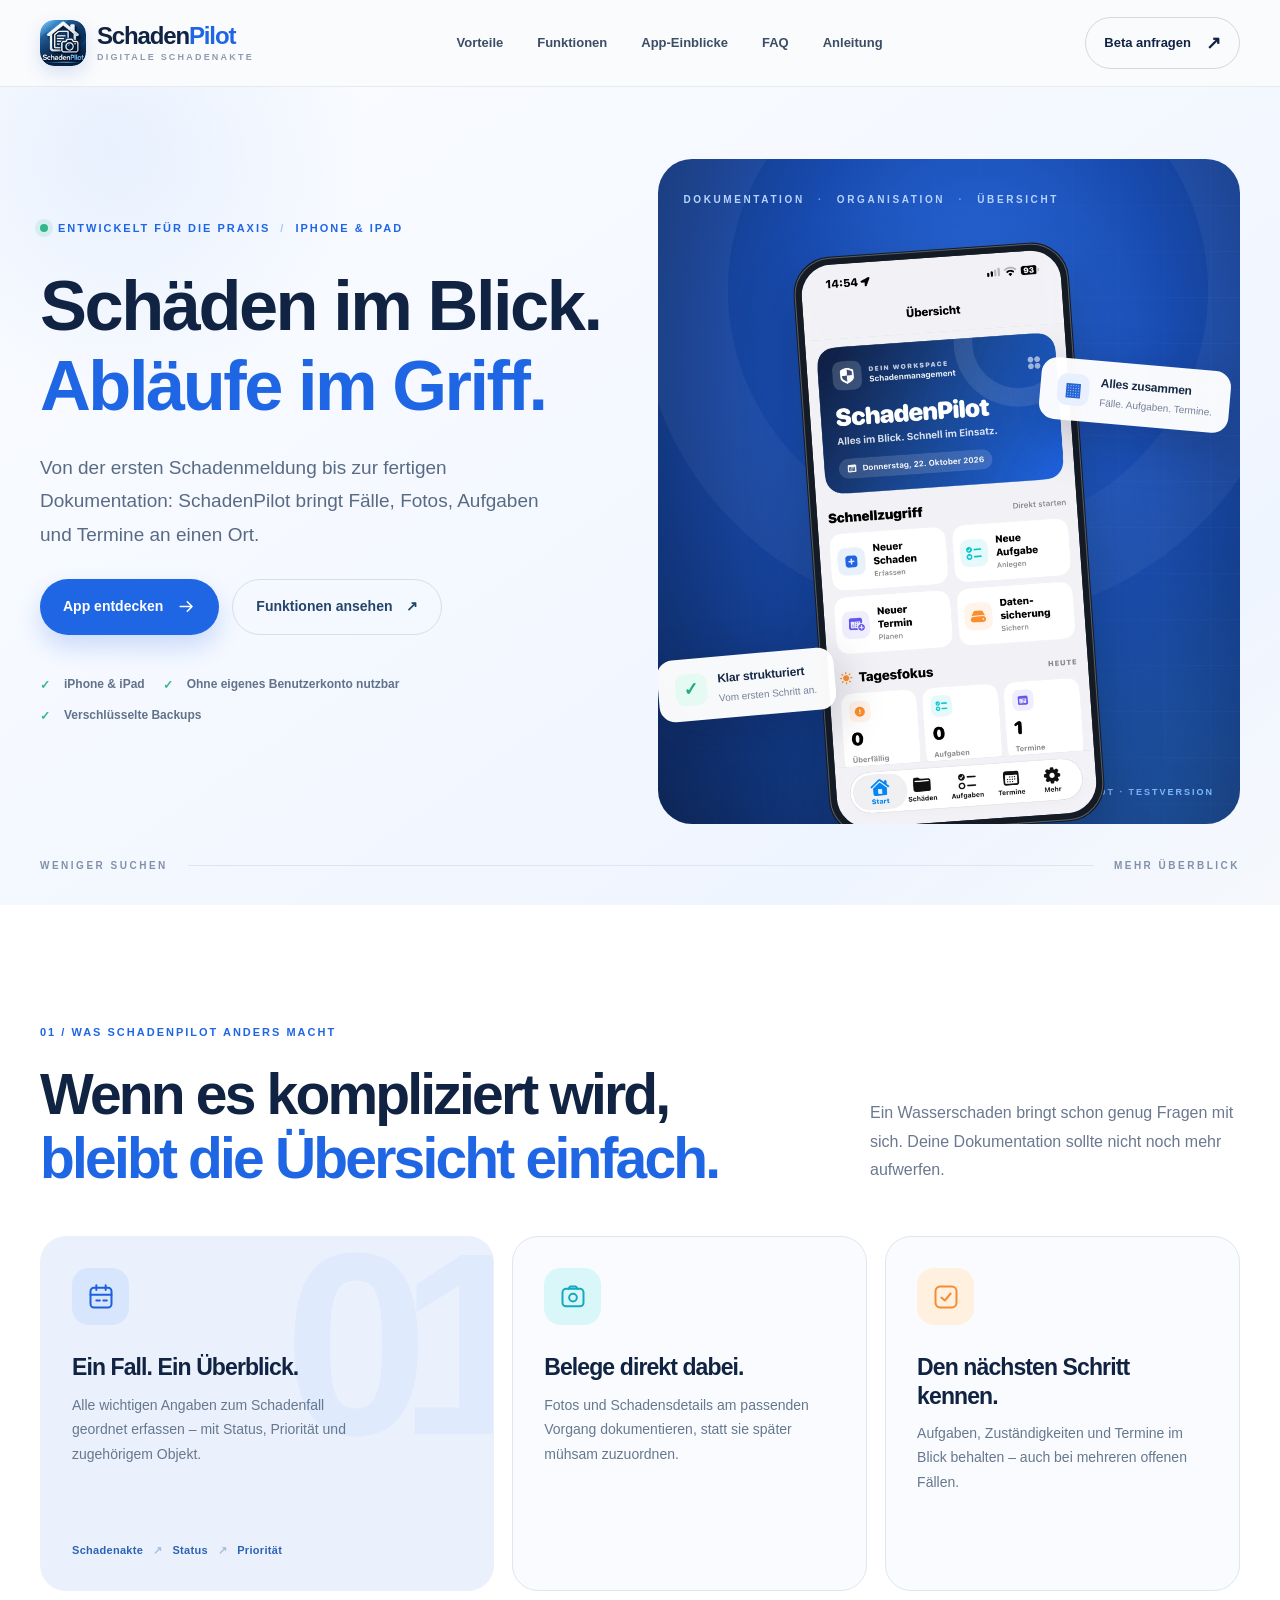
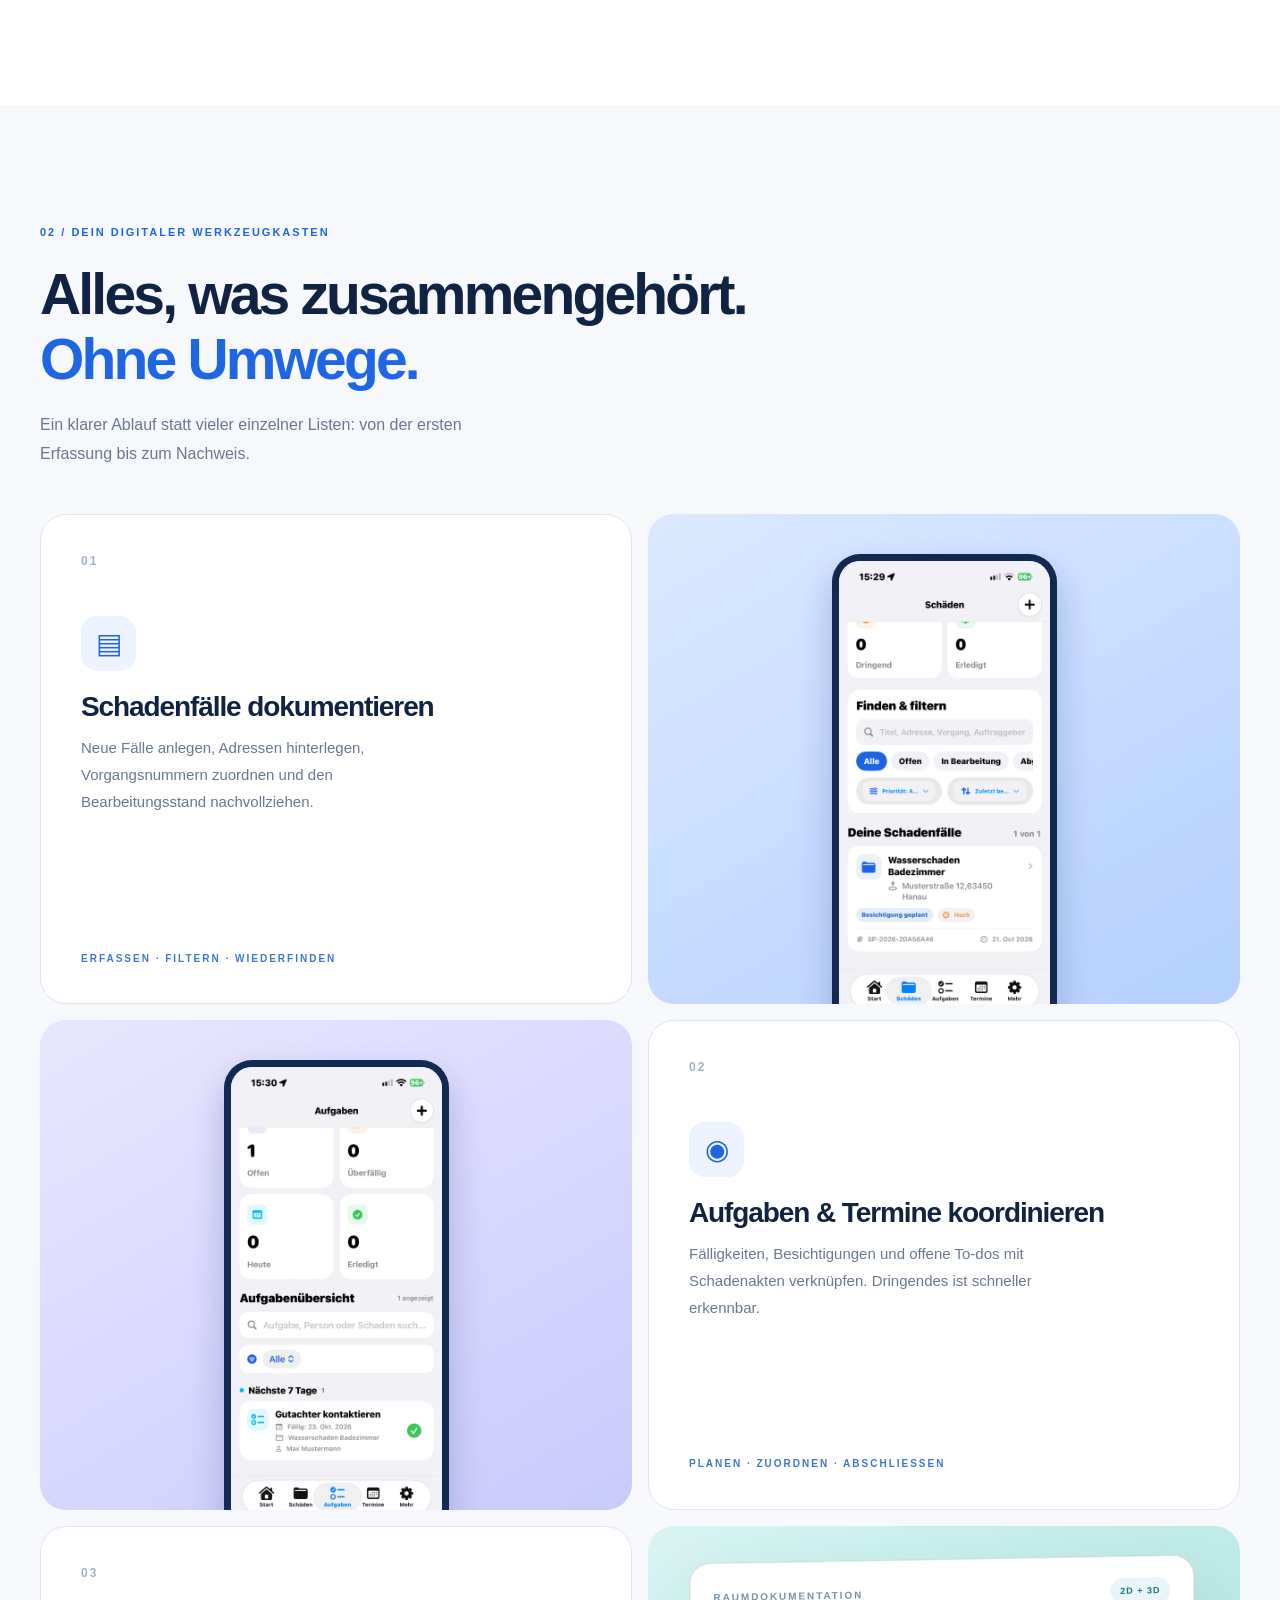
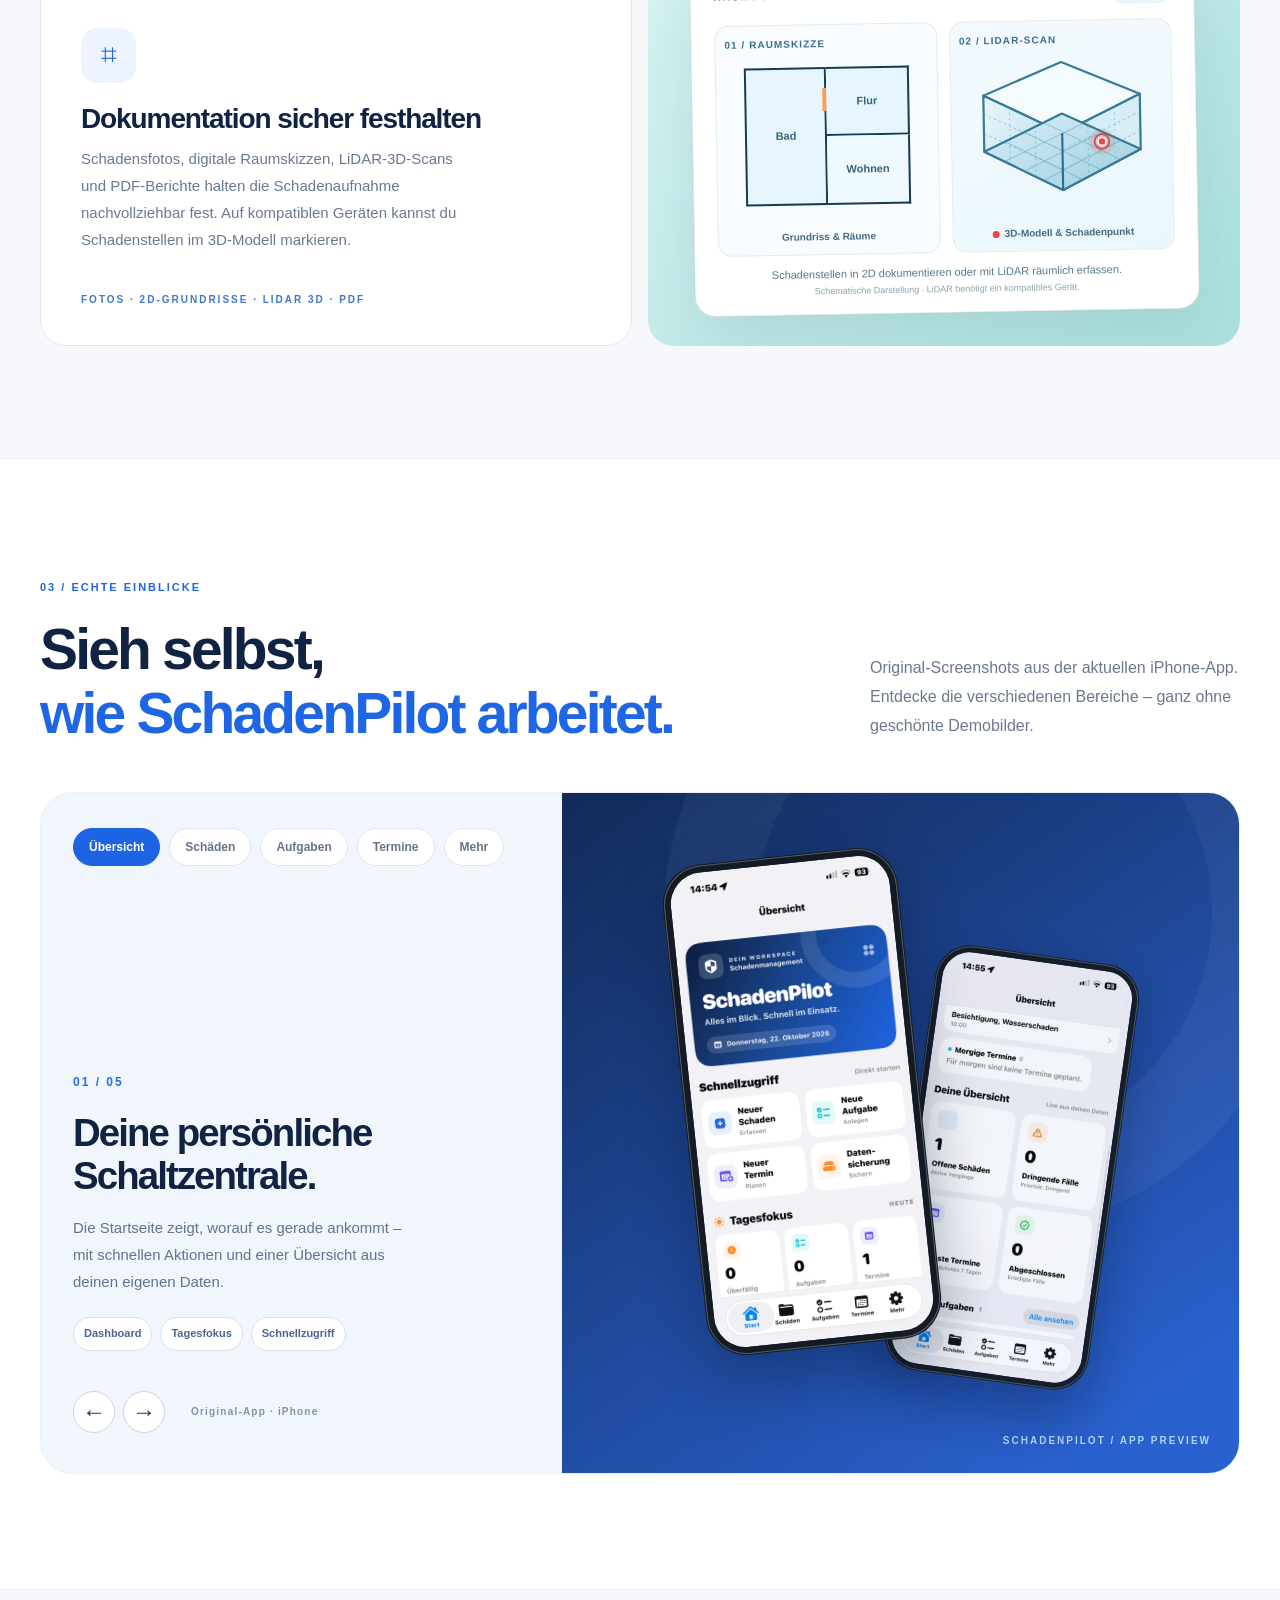
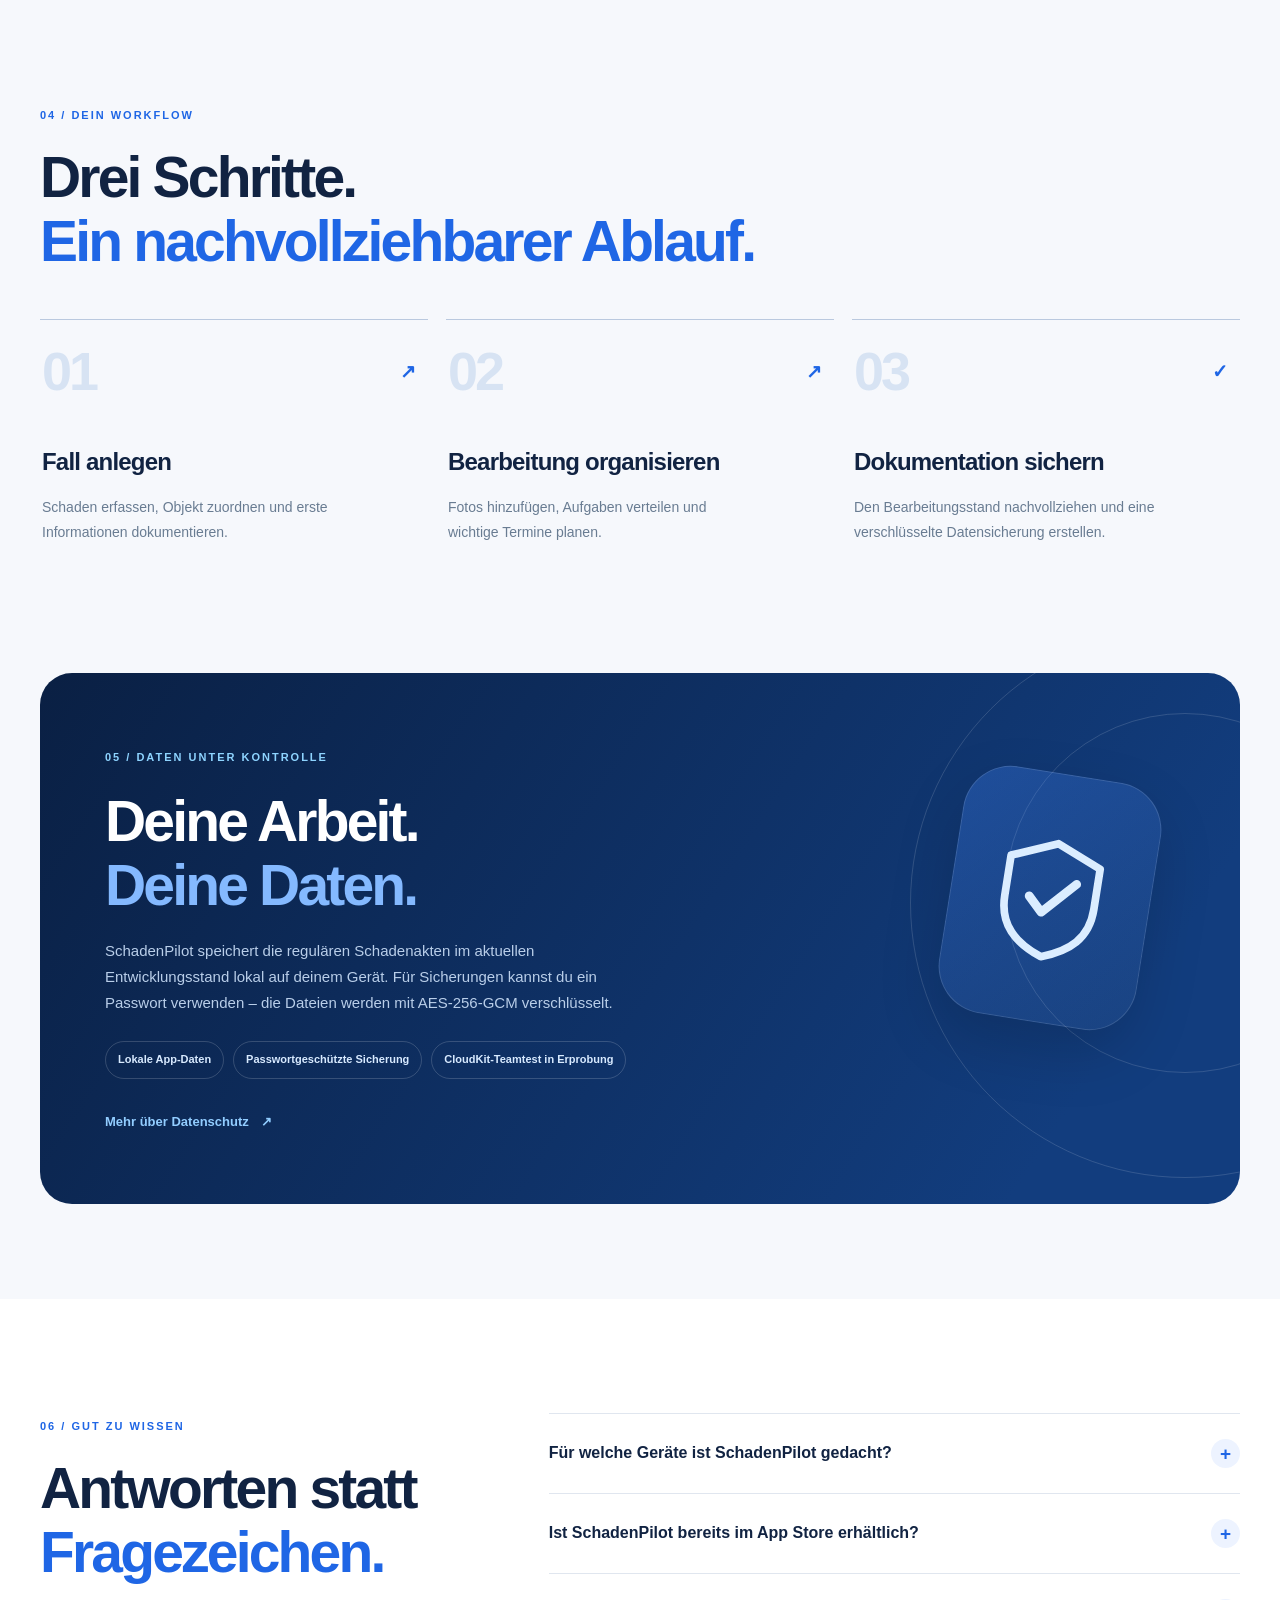
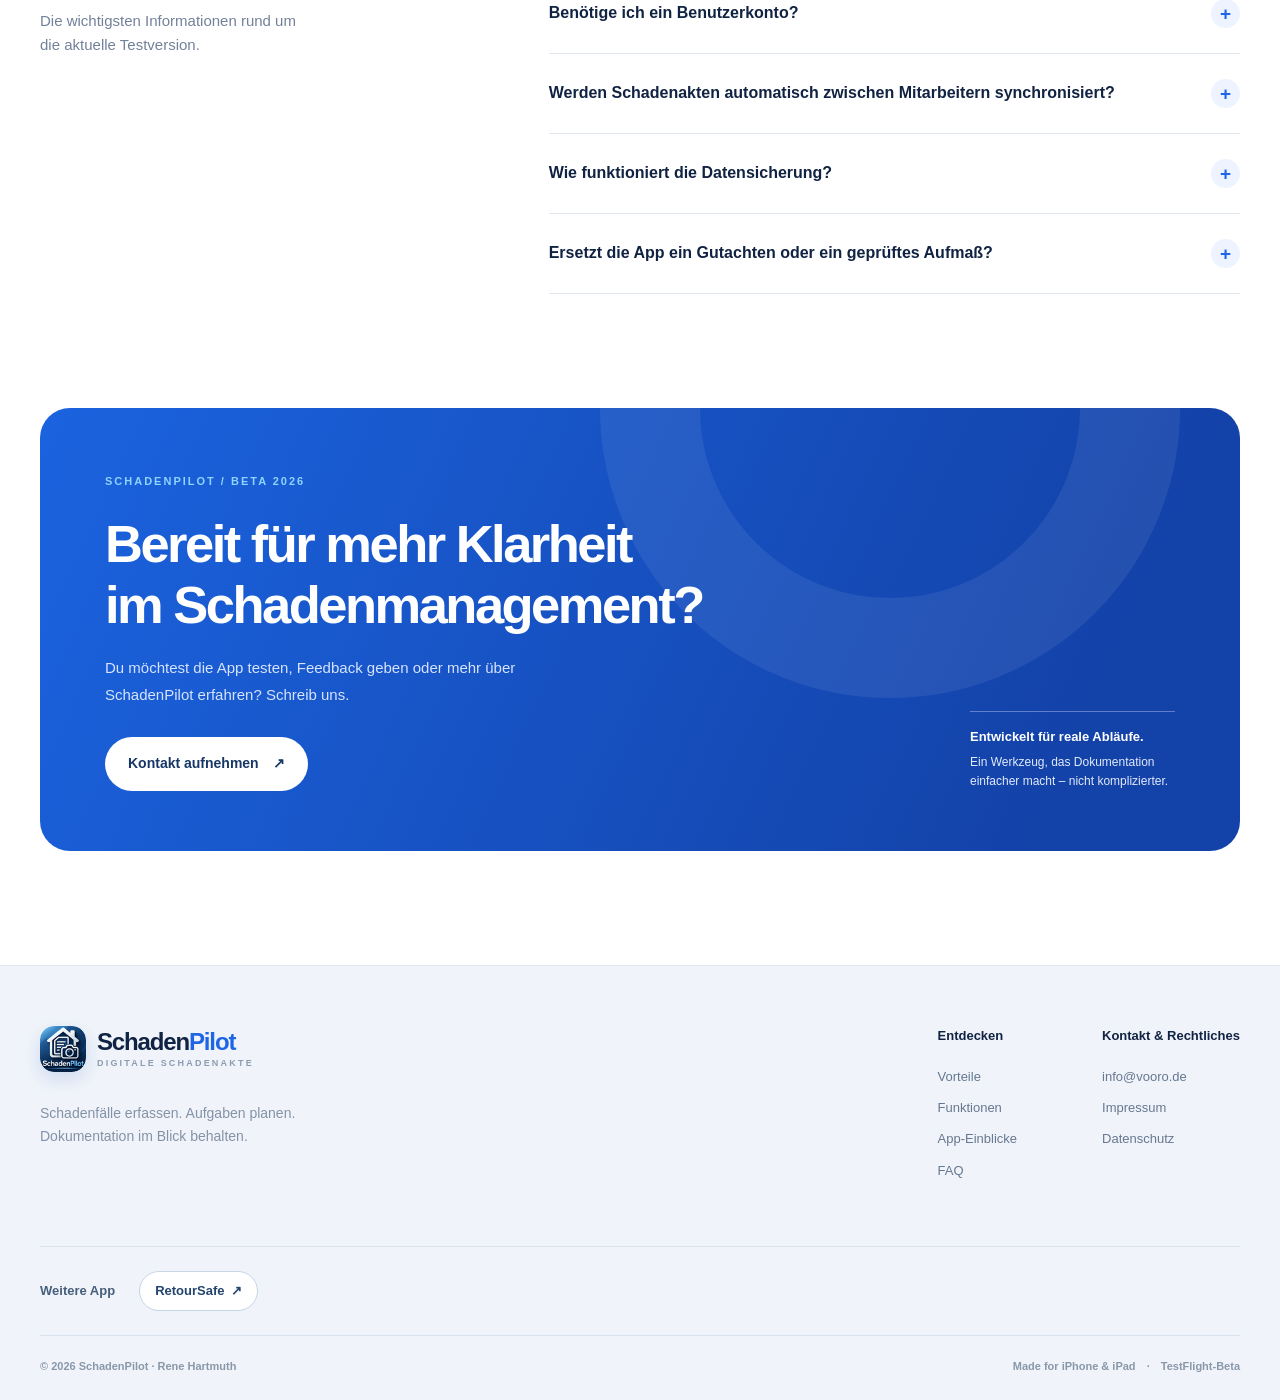
==== commit 12db8876: "Replace retired app links with RetourSafe cross-link" ====
--- a/index.html
+++ b/index.html
@@ -190,10 +190,9 @@
   </main>
 
   <footer class="site-footer"><div class="shell"><div class="footer-main"><div class="footer-brand"><a class="brand" href="#top" aria-label="Nach oben"><span class="brand-mark"><img src="assets/images/schadenpilot-app-icon.png" alt="" width="46" height="46" loading="eager"></span><span>Schaden<span class="brand-accent">Pilot</span><small>Digitale Schadenakte</small></span></a><p>Schadenfälle erfassen. Aufgaben planen. Dokumentation im Blick behalten.</p></div><div class="footer-links"><div><strong>Entdecken</strong><a href="#vorteile">Vorteile</a><a href="#funktionen">Funktionen</a><a href="#app-einblicke">App-Einblicke</a><a href="#fragen">FAQ</a></div><div><strong>Kontakt &amp; Rechtliches</strong><a href="mailto:info@vooro.de">info@vooro.de</a><a href="impressum.html">Impressum</a><a href="datenschutz.html">Datenschutz</a></div></div></div><nav class="other-projects" aria-label="Weitere Projekte">
-  <span class="other-projects-label">Weitere Projekte</span>
+  <span class="other-projects-label">Weitere App</span>
   <div class="other-projects-links">
-    <a href="https://rhartmuth.github.io/servicedoku-website/" target="_blank" rel="noopener noreferrer">ServiceDoku <span aria-hidden="true">↗</span></a>
-    <a href="https://rhartmuth.github.io/stromkreispass-website/start.html" target="_blank" rel="noopener noreferrer">StromkreisPass <span aria-hidden="true">↗</span></a>
+    <a href="https://rhartmuth.github.io/retoursafe-website/" target="_blank" rel="noopener noreferrer" aria-label="RetourSafe – Retouren und Erstattungen verwalten">RetourSafe <span aria-hidden="true">↗</span></a>
   </div>
 </nav>
 <div class="footer-bottom"><span>© <span id="year">2026</span> SchadenPilot · Rene Hartmuth</span><span>Made for iPhone &amp; iPad <span class="footer-sep">·</span> TestFlight-Beta</span></div></div></footer>
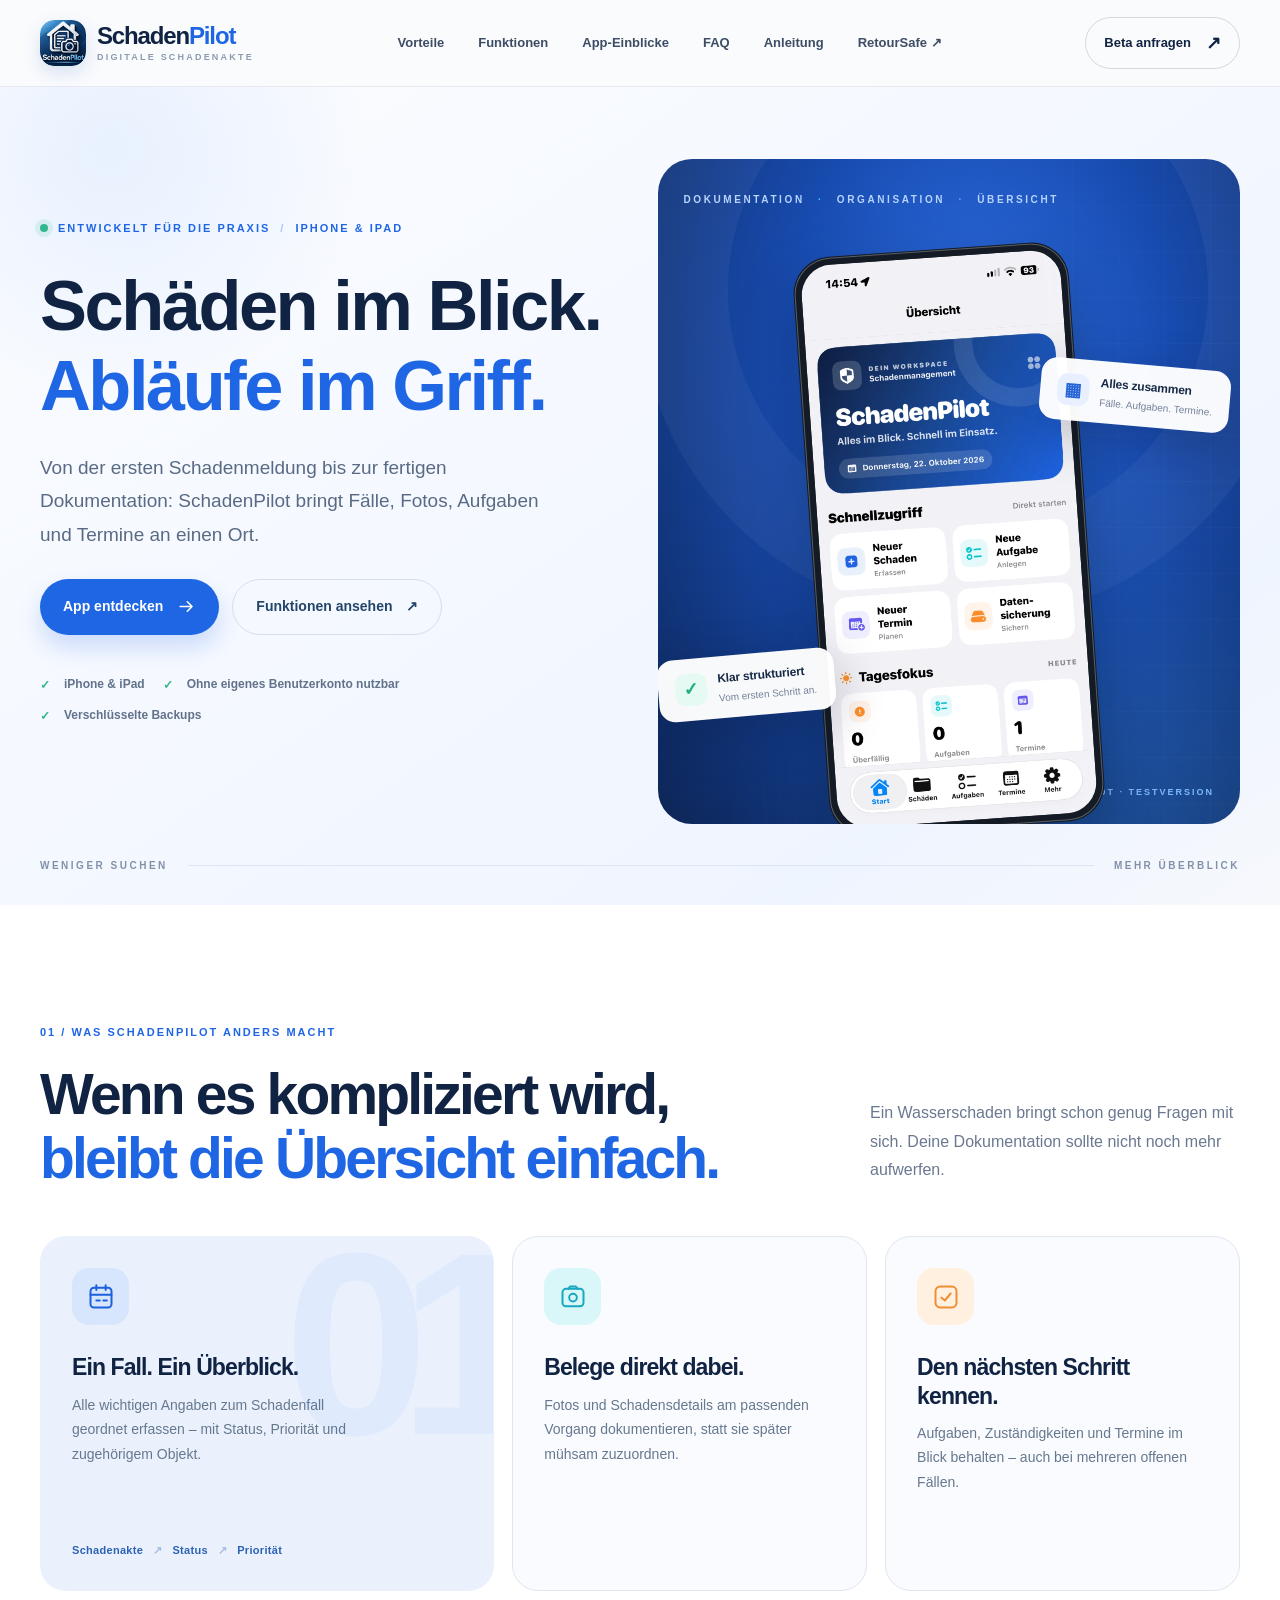
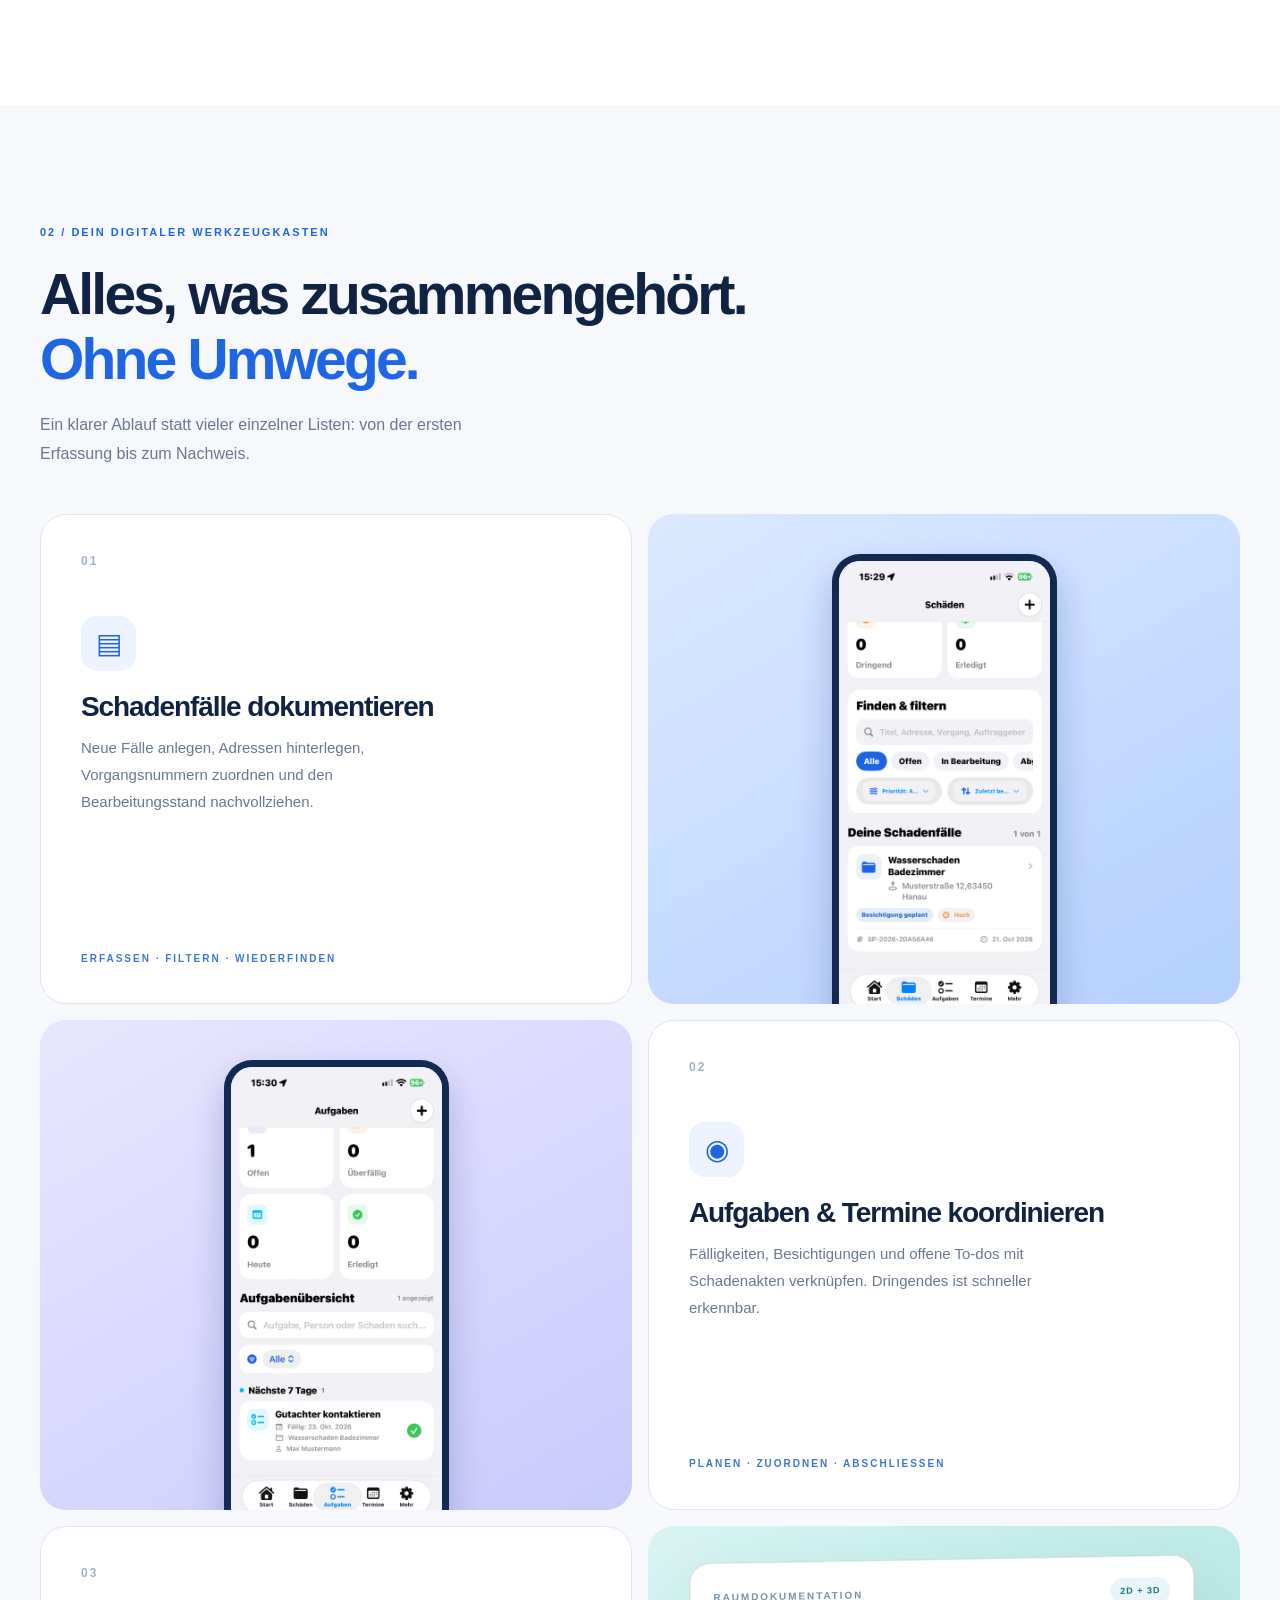
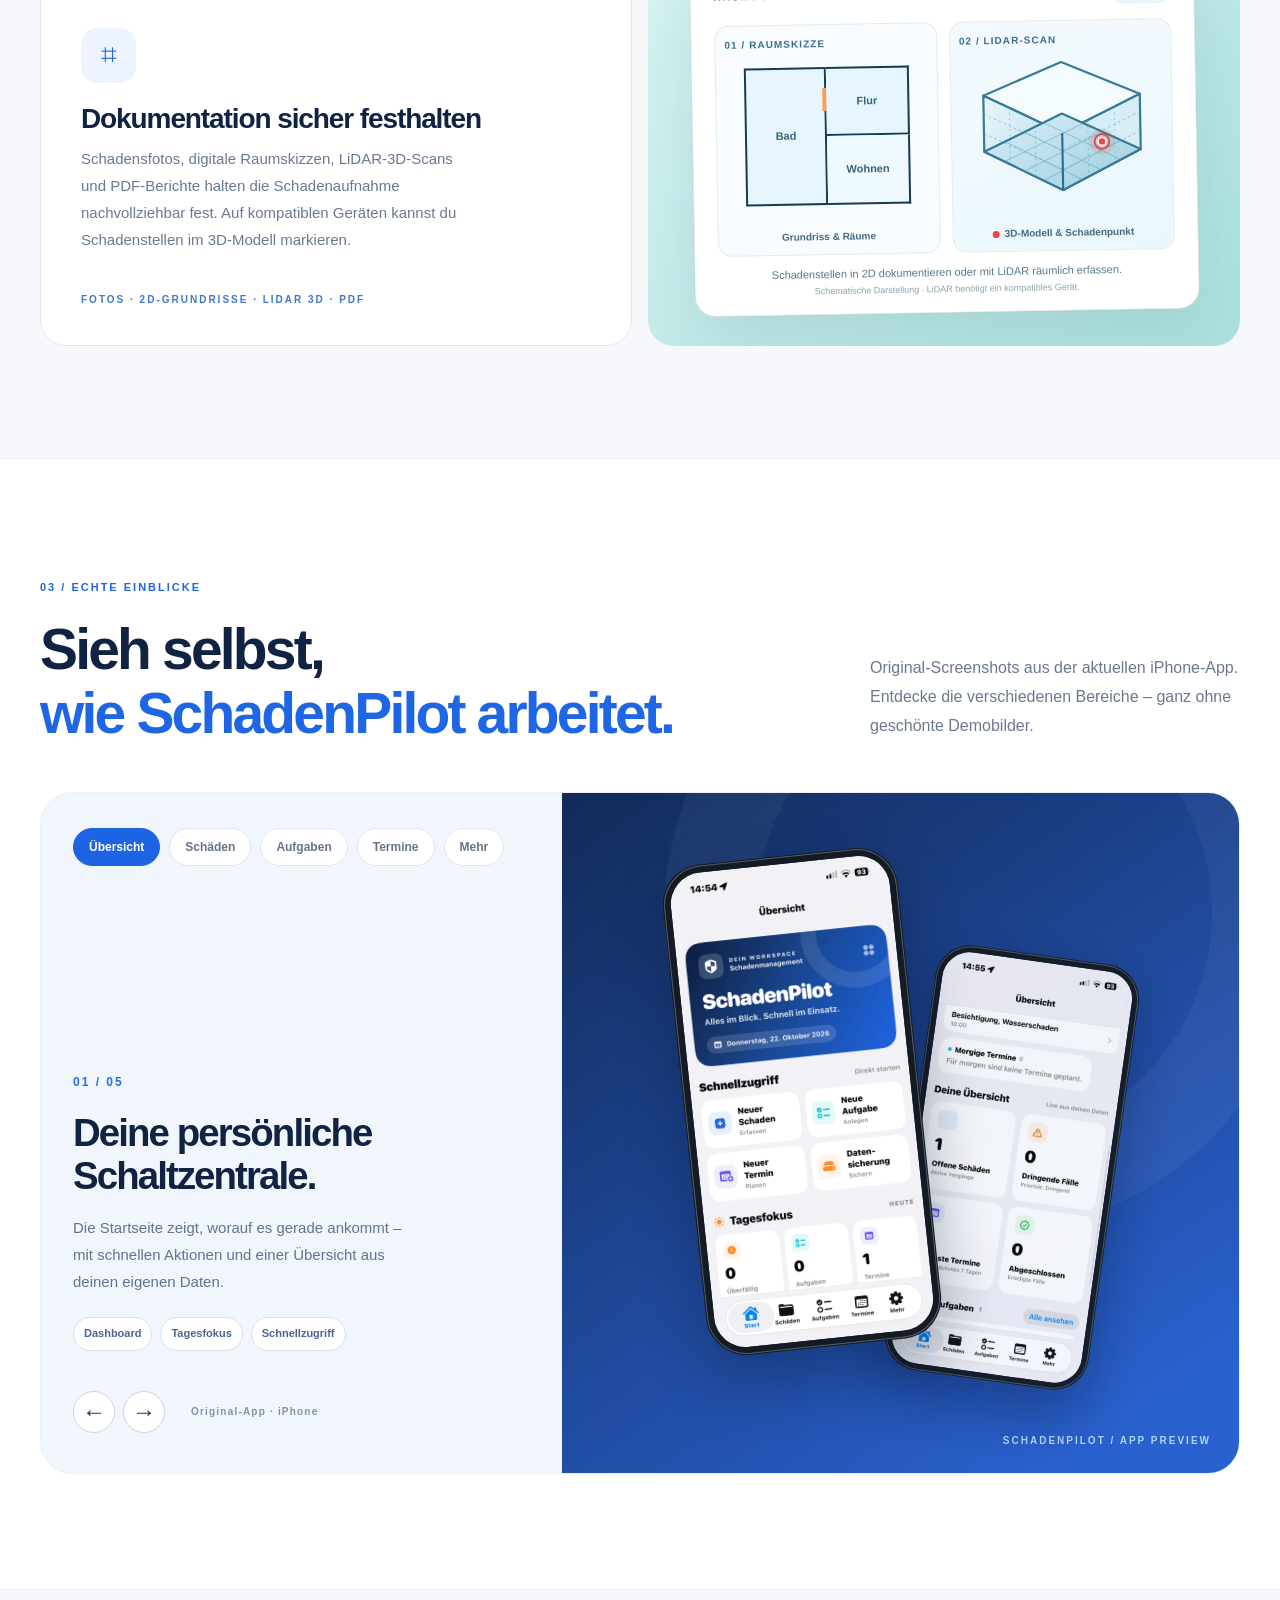
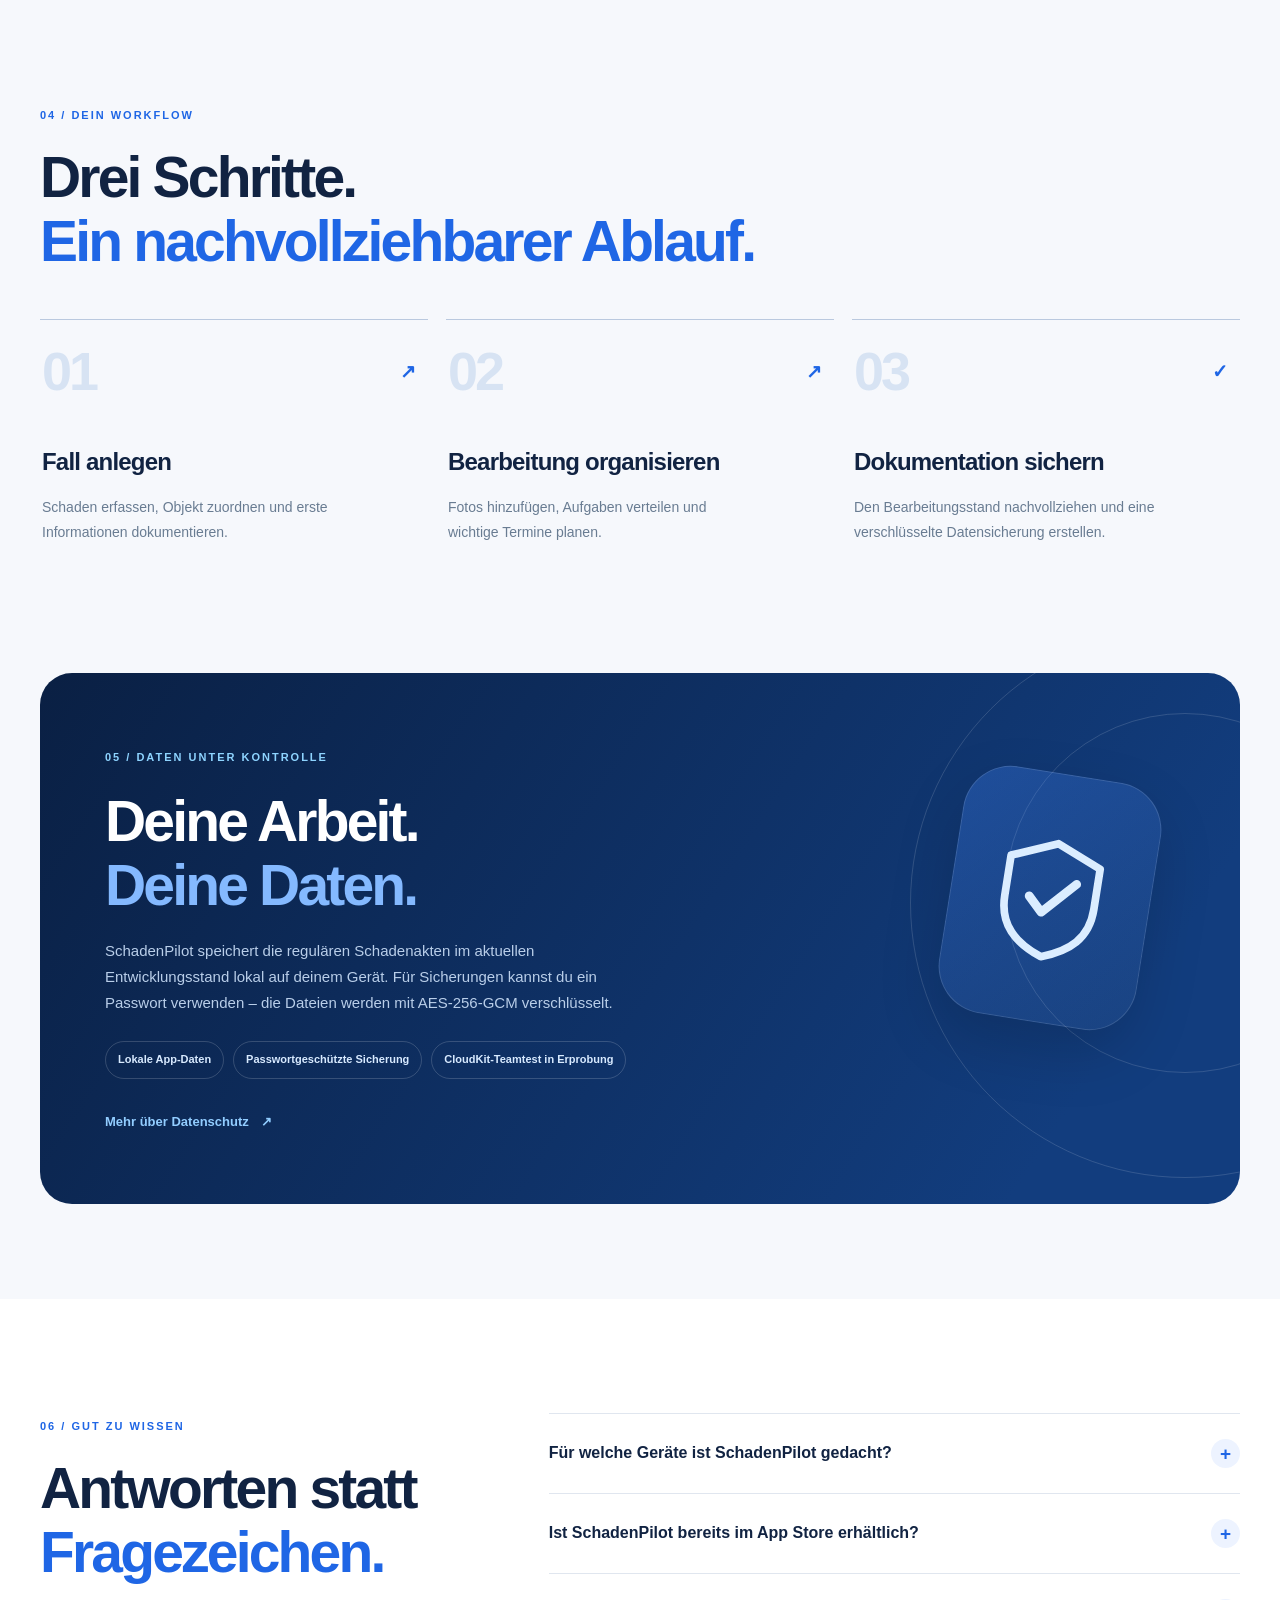
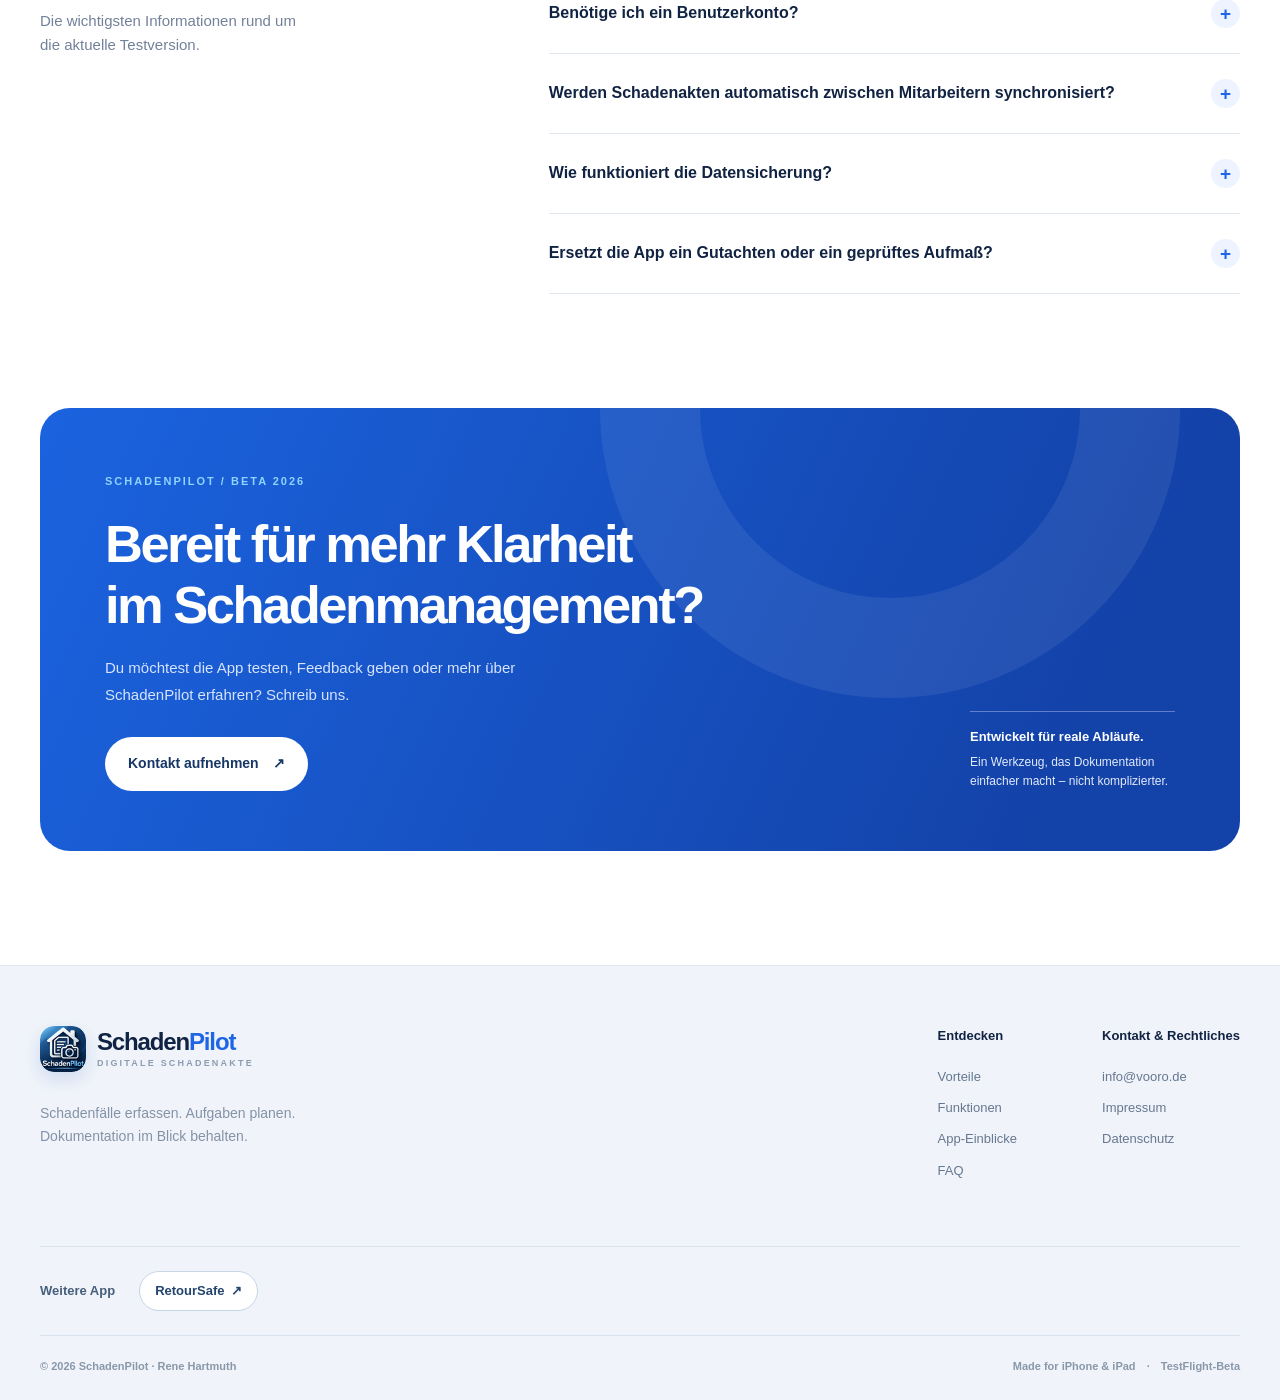
==== commit 237a1fee: "Feature RetourSafe in SchadenPilot navigation; keep retired app links removed" ====
--- a/index.html
+++ b/index.html
@@ -33,12 +33,13 @@
         <a href="#app-einblicke">App-Einblicke</a>
         <a href="#fragen">FAQ</a>
         <a href="hilfe.html">Anleitung</a>
+        <a href="https://rhartmuth.github.io/retoursafe-website/" target="_blank" rel="noopener noreferrer">RetourSafe ↗</a>
       </nav>
       <a class="header-cta" href="mailto:info@vooro.de?subject=SchadenPilot%20%E2%80%93%20Anfrage%20zur%20Testphase">Beta anfragen <span aria-hidden="true">↗</span></a>
       <button class="mobile-menu-button" aria-label="Menü öffnen" aria-controls="mobile-nav" aria-expanded="false"><span></span><span></span><span></span></button>
     </div>
     <nav id="mobile-nav" class="mobile-nav" aria-label="Mobile Navigation" hidden>
-      <a href="#vorteile">Vorteile</a><a href="#funktionen">Funktionen</a><a href="#app-einblicke">App-Einblicke</a><a href="#fragen">FAQ</a><a href="hilfe.html">Anleitung</a><a href="#kontakt">Kontakt</a>
+      <a href="#vorteile">Vorteile</a><a href="#funktionen">Funktionen</a><a href="#app-einblicke">App-Einblicke</a><a href="#fragen">FAQ</a><a href="hilfe.html">Anleitung</a><a href="https://rhartmuth.github.io/retoursafe-website/" target="_blank" rel="noopener noreferrer">RetourSafe ↗</a><a href="#kontakt">Kontakt</a>
     </nav>
   </header>
 
